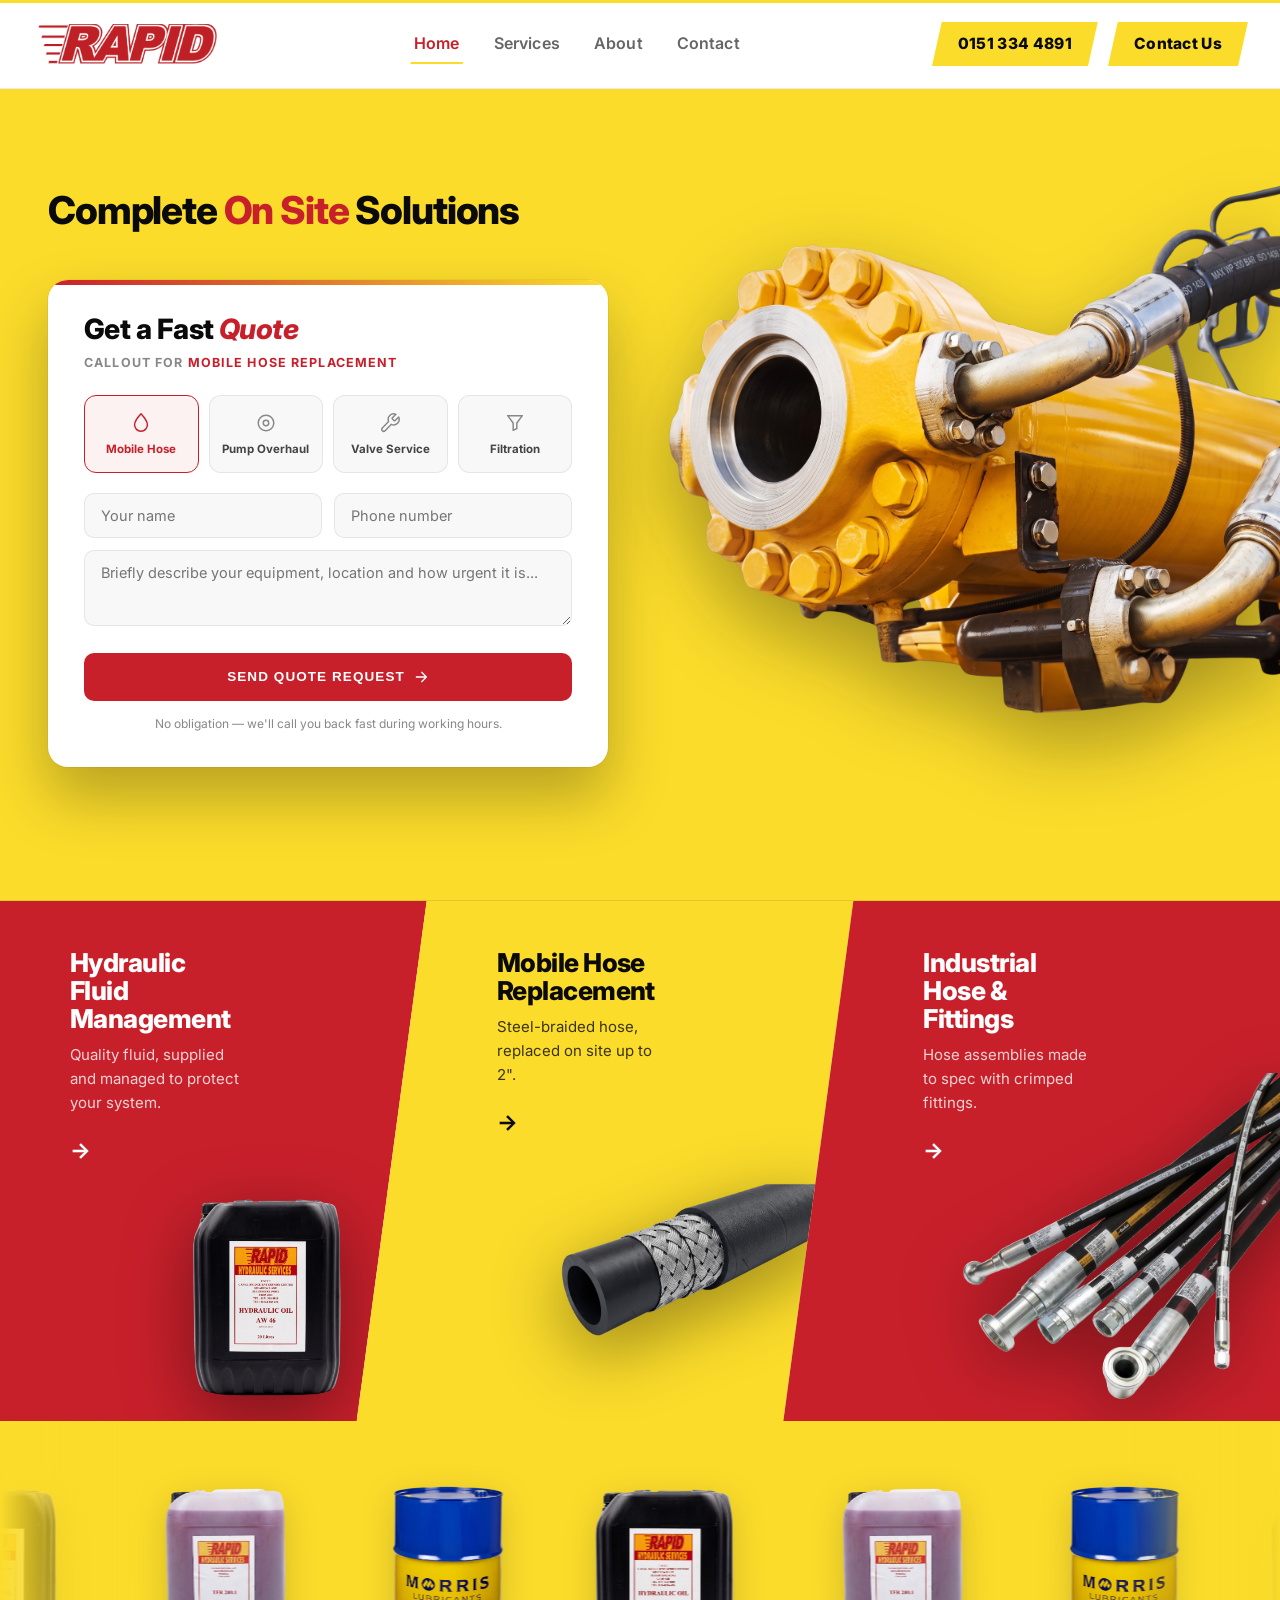
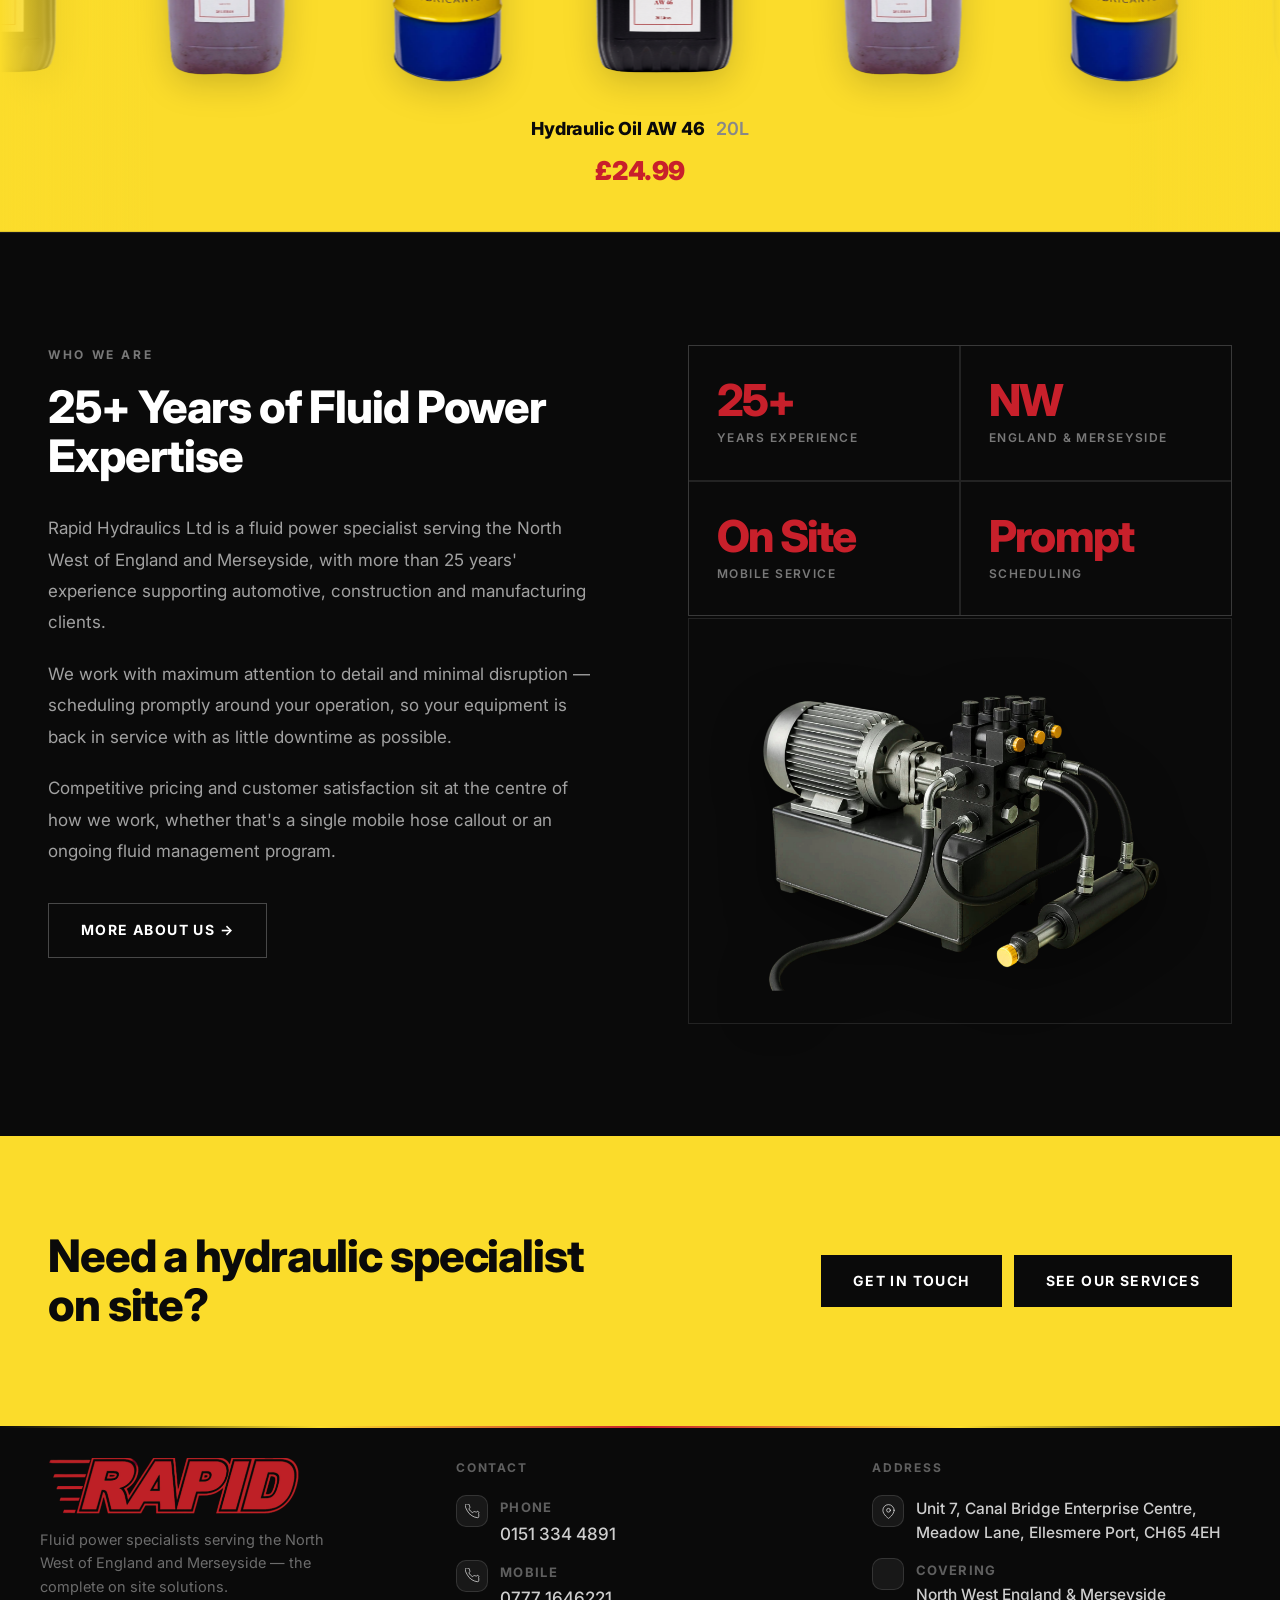
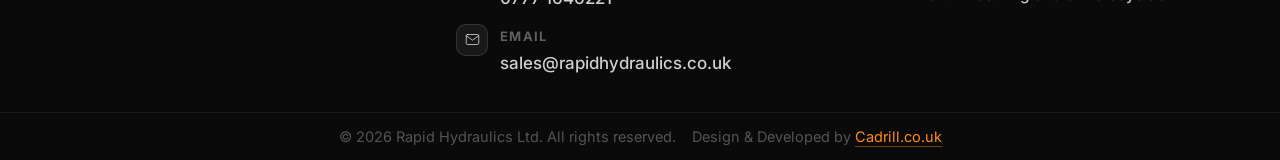
==== index.html @ df98e78d "Match phone button styling exactly to Contact Us button Both now share the same solid yellow tilted-" ====
<!DOCTYPE html>
<html lang="en">
<head>
  <meta charset="UTF-8" />
  <meta name="viewport" content="width=device-width, initial-scale=1.0" />
  <title>Mobile Hydraulic Services in the North West &amp; Merseyside | Rapid Hydraulics Ltd</title>
  <meta name="description" content="Rapid Hydraulics Ltd — fluid power specialists with 25+ years' experience serving the North West of England and Merseyside. Mobile hose replacement, pump &amp; valve overhaul, filtration and engineering services with maximum attention to detail and minimal disruption." />
  <link rel="canonical" href="https://www.rapidhydraulics.co.uk/" />
  <meta property="og:type" content="website" />
  <meta property="og:url" content="https://www.rapidhydraulics.co.uk/" />
  <meta property="og:title" content="Mobile Hydraulic Services in the North West &amp; Merseyside | Rapid Hydraulics Ltd" />
  <meta property="og:description" content="Fluid power specialists with 25+ years' experience serving the North West of England and Merseyside — mobile hose replacement, pump &amp; valve overhaul, filtration and engineering services." />
  <meta property="og:image" content="https://www.rapidhydraulics.co.uk/images/rapid-hydraulics-logo.png" />
  <meta name="twitter:card" content="summary_large_image" />
  <meta name="twitter:title" content="Mobile Hydraulic Services in the North West &amp; Merseyside | Rapid Hydraulics Ltd" />
  <meta name="twitter:description" content="Fluid power specialists with 25+ years' experience serving the North West of England and Merseyside — mobile hose replacement, pump &amp; valve overhaul, filtration and engineering services." />
  <meta name="twitter:image" content="https://www.rapidhydraulics.co.uk/images/rapid-hydraulics-logo.png" />
  <link rel="stylesheet" href="css/style.css" />
  <link rel="icon" type="image/png" href="images/rapid-hydraulics-logo.png" />
  <link href="https://fonts.googleapis.com/css2?family=Inter:wght@400;500;600;700;800;900&display=swap" rel="stylesheet" />
  <script type="application/ld+json">
  {
    "@context": "https://schema.org",
    "@type": "LocalBusiness",
    "@id": "https://www.rapidhydraulics.co.uk/#business",
    "name": "Rapid Hydraulics Ltd",
    "image": "https://www.rapidhydraulics.co.uk/images/rapid-hydraulics-logo.png",
    "url": "https://www.rapidhydraulics.co.uk/",
    "telephone": "+441513344891",
    "email": "sales@rapidhydraulics.co.uk",
    "description": "Rapid Hydraulics Ltd is a fluid power specialist with 25+ years' experience, providing mobile hydraulic services, pump and valve overhaul, filtration supply and engineering services across the North West of England and Merseyside.",
    "areaServed": [
      { "@type": "AdministrativeArea", "name": "North West England" },
      "Merseyside",
      "Liverpool",
      "Wirral",
      "Cheshire",
      "Greater Manchester"
    ],
    "slogan": "The Complete On Site Solutions"
  }
  </script>
</head>
<body>

  <!-- HEADER -->
  <header class="header">
    <div class="header__inner">
      <a href="index.html" class="header__logo">
        <img src="images/rapid-hydraulics-logo.png" alt="Rapid Hydraulics Ltd" style="height:40px;" />
      </a>
      <nav class="nav">
        <ul class="nav__list">
          <li><a href="index.html" class="nav__link nav__link--active">Home</a></li>
          <li><a href="services.html" class="nav__link">Services</a></li>
          <li><a href="about.html" class="nav__link">About</a></li>
          <li><a href="contact.html" class="nav__link">Contact</a></li>
        </ul>
      </nav>
      <div class="header__actions">
        <a href="tel:+441513344891" class="header__phone"><span>0151 334 4891</span></a>
        <a href="contact.html" class="header__cta"><span>Contact Us</span></a>
        <button class="header__burger" aria-label="Menu" onclick="openMobileNav()"><span></span><span></span><span></span></button>
      </div>
    </div>
  </header>

  <div class="mobile-nav" id="mobileNav">
    <div class="mobile-nav__head">
      <img src="images/rapid-hydraulics-logo.png" class="mobile-nav__logo" alt="Rapid Hydraulics Ltd" style="height:40px;" />
      <button class="mobile-nav__close" onclick="closeMobileNav()" aria-label="Close menu">✕</button>
    </div>
    <nav class="mobile-nav__links">
      <a href="index.html" class="mobile-nav__link mobile-nav__link--active">Home</a>
      <a href="services.html" class="mobile-nav__link">Services</a>
      <a href="about.html" class="mobile-nav__link">About</a>
      <a href="contact.html" class="mobile-nav__link">Contact</a>
    </nav>
    <div class="mobile-nav__footer">
      <a href="tel:+441513344891" class="mobile-nav__phone">0151 334 4891</a>
      <a href="contact.html" class="mobile-nav__cta">Contact Us</a>
    </div>
  </div>

  <!-- HERO -->
  <section class="rh-hero">
    <div class="rh-hero__image-wrap">
      <img src="images/hero-hydraulic-cylinder.png" alt="Hydraulic cylinder close-up" class="rh-hero__image">
    </div>
    <div class="container rh-hero__inner">
      <div class="rh-hero__content">
        <div class="rh-hero__caption">
          <h1 class="rh-hero__title">Complete <span>On Site</span> Solutions</h1>
        </div>

        <!-- QUOTE PANEL -->
        <div class="rh-hero__panel-slot">
        <div class="qp-card" id="qpCard">
          <div class="qp-card__head">
            <h2 class="qp-card__title">Get a Fast <span>Quote</span></h2>
            <p class="qp-card__sub">CALLOUT FOR <span id="qpSelectedLabel">MOBILE HOSE REPLACEMENT</span></p>
          </div>

          <div class="qp-chips" id="qpChips">
            <button type="button" class="qp-chip is-active" data-label="Mobile Hose Replacement">
              <svg viewBox="0 0 24 24" fill="none" stroke="currentColor" stroke-width="1.6" stroke-linecap="round" stroke-linejoin="round"><path d="M12 2s7 7.58 7 12a7 7 0 11-14 0c0-4.42 7-12 7-12z"/></svg>
              <span>Mobile Hose</span>
            </button>
            <button type="button" class="qp-chip" data-label="Pump &amp; Actuator Overhaul">
              <svg viewBox="0 0 24 24" fill="none" stroke="currentColor" stroke-width="1.6" stroke-linecap="round" stroke-linejoin="round"><circle cx="12" cy="12" r="8.5"/><circle cx="12" cy="12" r="3"/></svg>
              <span>Pump Overhaul</span>
            </button>
            <button type="button" class="qp-chip" data-label="Valve Overhaul &amp; Replacement">
              <svg viewBox="0 0 24 24" fill="none" stroke="currentColor" stroke-width="1.6" stroke-linecap="round" stroke-linejoin="round"><path d="M14.7 6.3a1 1 0 000 1.4l1.6 1.6a1 1 0 001.4 0l3.77-3.77a6 6 0 01-7.94 7.94l-6.91 6.91a2.12 2.12 0 01-3-3l6.91-6.91a6 6 0 017.94-7.94z"/></svg>
              <span>Valve Service</span>
            </button>
            <button type="button" class="qp-chip" data-label="Filtration Supply">
              <svg viewBox="0 0 24 24" fill="none" stroke="currentColor" stroke-width="1.6" stroke-linecap="round" stroke-linejoin="round"><path d="M4 4h16l-6 8v6l-4 2v-8L4 4z"/></svg>
              <span>Filtration</span>
            </button>
          </div>

          <form id="qpForm" onsubmit="handleQuoteSubmit(event)">
            <input type="hidden" id="qpService" name="service" value="Mobile Hose Replacement" />
            <div class="qp-row">
              <input type="text" placeholder="Your name" required />
              <input type="tel" placeholder="Phone number" required />
            </div>
            <textarea placeholder="Briefly describe your equipment, location and how urgent it is..." required></textarea>
            <button type="submit" class="qp-submit">Send Quote Request <svg viewBox="0 0 24 24" fill="none" stroke="currentColor" stroke-width="2" stroke-linecap="round" stroke-linejoin="round"><path d="M5 12h14M13 5l7 7-7 7"/></svg></button>
            <p class="qp-note">No obligation — we'll call you back fast during working hours.</p>
          </form>

          <div class="qp-success" id="qpSuccess">
            Thanks — we've got your request and will call you back shortly.
          </div>
        </div>
        </div>
      </div>
    </div>
  </section>

  <!-- FEATURE PANELS -->
  <section class="feature-panels">
    <a href="services.html#fluid-management" class="feature-panel feature-panel--red feature-panel--hoses">
      <img src="images/panel-fluid-jerrycan.png" alt="Hydraulic oil jerrycan" class="feature-panel__image">
      <div class="feature-panel__body">
        <h3 class="feature-panel__title">Hydraulic Fluid Management</h3>
        <p class="feature-panel__desc">Quality fluid, supplied and managed to protect your system.</p>
        <span class="feature-panel__arrow">&rarr;</span>
      </div>
    </a>
    <a href="services.html#hose-replacement" class="feature-panel feature-panel--yellow feature-panel--hoses">
      <img src="images/panel-hose-cutaway.png" alt="Steel-braided hydraulic hose cutaway" class="feature-panel__image">
      <div class="feature-panel__body">
        <h3 class="feature-panel__title">Mobile Hose Replacement</h3>
        <p class="feature-panel__desc">Steel-braided hose, replaced on site up to 2".</p>
        <span class="feature-panel__arrow">&rarr;</span>
      </div>
    </a>
    <a href="services.html#hose-fittings" class="feature-panel feature-panel--red feature-panel--hoses">
      <img src="images/panel-hydraulic-hoses.png" alt="Hydraulic hose assemblies with crimped fittings" class="feature-panel__image">
      <div class="feature-panel__body">
        <h3 class="feature-panel__title">Industrial Hose &amp; Fittings</h3>
        <p class="feature-panel__desc">Hose assemblies made to spec with crimped fittings.</p>
        <span class="feature-panel__arrow">&rarr;</span>
      </div>
    </a>
  </section>

  <!-- PRODUCT CAROUSEL -->
  <section class="product-carousel">
    <div class="product-carousel__track" id="productCarousel" data-set>
      <button type="button" class="product-carousel__item" data-name="Hydraulic Oil AW 46" data-size="20L" data-price="£24.99">
        <img src="images/panel-fluid-jerrycan.png" alt="Hydraulic Oil AW 46, 20 Litres" />
      </button>
      <button type="button" class="product-carousel__item" data-name="TFR 200:1" data-size="25L" data-price="£38.50">
        <img src="images/product-tfr-200.png" alt="TFR 200:1 Traffic Film Remover, 25 Litres" />
      </button>
      <button type="button" class="product-carousel__item is-active" data-name="Morris Lubricants" data-size="Hydraulic Oil" data-price="£31.75">
        <img src="images/panel-fluid-drum.png" alt="Morris Lubricants Hydraulic Oil Drum" />
      </button>
    </div>
    <div class="product-carousel__caption">
      <p class="product-carousel__caption-line">
        <span id="productCaptionName">Morris Lubricants</span>
        <span id="productCaptionSize">Hydraulic Oil</span>
      </p>
      <p id="productCaptionPrice" class="product-carousel__caption-price">£31.75</p>
    </div>
  </section>

  <!-- ABOUT -->
  <section class="about-section">
    <div class="container">
      <div class="about-section__inner">
        <div>
          <span class="eyebrow">Who We Are</span>
          <h2 class="about-section__title">25+ Years of Fluid Power Expertise</h2>
          <p class="about-section__body">Rapid Hydraulics Ltd is a fluid power specialist serving the North West of England and Merseyside, with more than 25 years' experience supporting automotive, construction and manufacturing clients.</p>
          <p class="about-section__body">We work with maximum attention to detail and minimal disruption — scheduling promptly around your operation, so your equipment is back in service with as little downtime as possible.</p>
          <p class="about-section__body">Competitive pricing and customer satisfaction sit at the centre of how we work, whether that's a single mobile hose callout or an ongoing fluid management program.</p>
          <div class="about-section__cta">
            <a href="about.html" class="btn btn--ghost">More About Us &rarr;</a>
          </div>
        </div>
        <div>
          <div class="about-stats">
            <div class="about-stat">
              <div class="about-stat__num">25+</div>
              <div class="about-stat__label">Years Experience</div>
            </div>
            <div class="about-stat">
              <div class="about-stat__num">NW</div>
              <div class="about-stat__label">England &amp; Merseyside</div>
            </div>
            <div class="about-stat">
              <div class="about-stat__num">On Site</div>
              <div class="about-stat__label">Mobile Service</div>
            </div>
            <div class="about-stat">
              <div class="about-stat__num">Prompt</div>
              <div class="about-stat__label">Scheduling</div>
            </div>
          </div>
          <div class="about-stats__image">
            <img src="images/about-power-unit.png" alt="Hydraulic power unit with pump, manifold and cylinder" />
          </div>
        </div>
      </div>
    </div>
  </section>

  <!-- CTA -->
  <section class="cta-band">
    <div class="container">
      <div class="cta-band__inner">
        <h2 class="cta-band__title">Need a hydraulic specialist on site?</h2>
        <div class="cta-band__actions">
          <a href="contact.html" class="btn btn--dark">Get in Touch</a>
          <a href="services.html" class="btn btn--dark" style="border-color:rgba(0,0,0,0.15);">See Our Services</a>
        </div>
      </div>
    </div>
  </section>

  <!-- FOOTER -->
  <footer class="footer">
    <div class="footer__inner footer__inner--simple">
      <div class="footer__contact">
        <img src="images/rapid-hydraulics-logo.png" class="footer__logo" alt="Rapid Hydraulics Ltd" style="height:56px;" />
        <p class="footer__tagline">Fluid power specialists serving the North West of England and Merseyside — the complete on site solutions.</p>
      </div>
      <div>
        <p class="footer__col-title">Contact</p>
        <a href="tel:+441513344891" class="footer__contact-item">
          <span class="footer__contact-icon">
            <svg viewBox="0 0 24 24" fill="none" width="15" height="15" stroke="currentColor" stroke-width="1.5" stroke-linecap="round" stroke-linejoin="round"><path d="M22 16.92v3a2 2 0 01-2.18 2 19.79 19.79 0 01-8.63-3.07A19.5 19.5 0 013.07 9.8 19.79 19.79 0 01.04 1.22 2 2 0 012 .04h3a2 2 0 012 1.72 12.84 12.84 0 00.7 2.81 2 2 0 01-.45 2.11L6.09 7.91a16 16 0 006 6l1.27-1.27a2 2 0 012.11-.45 12.84 12.84 0 002.81.7A2 2 0 0122 14.92z"/></svg>
          </span>
          <span class="footer__contact-text">
            <span class="footer__label">Phone</span>
            <span class="footer__value">0151 334 4891</span>
          </span>
        </a>
        <a href="tel:+447771646221" class="footer__contact-item">
          <span class="footer__contact-icon">
            <svg viewBox="0 0 24 24" fill="none" width="15" height="15" stroke="currentColor" stroke-width="1.5" stroke-linecap="round" stroke-linejoin="round"><path d="M22 16.92v3a2 2 0 01-2.18 2 19.79 19.79 0 01-8.63-3.07A19.5 19.5 0 013.07 9.8 19.79 19.79 0 01.04 1.22 2 2 0 012 .04h3a2 2 0 012 1.72 12.84 12.84 0 00.7 2.81 2 2 0 01-.45 2.11L6.09 7.91a16 16 0 006 6l1.27-1.27a2 2 0 012.11-.45 12.84 12.84 0 002.81.7A2 2 0 0122 14.92z"/></svg>
          </span>
          <span class="footer__contact-text">
            <span class="footer__label">Mobile</span>
            <span class="footer__value">0777 1646221</span>
          </span>
        </a>
        <a href="mailto:sales@rapidhydraulics.co.uk" class="footer__contact-item">
          <span class="footer__contact-icon">
            <svg viewBox="0 0 24 24" fill="none" width="15" height="15" stroke="currentColor" stroke-width="1.5" stroke-linecap="round" stroke-linejoin="round"><path d="M4 4h16c1.1 0 2 .9 2 2v12c0 1.1-.9 2-2 2H4c-1.1 0-2-.9-2-2V6c0-1.1.9-2 2-2z"/><polyline points="22,6 12,13 2,6"/></svg>
          </span>
          <span class="footer__contact-text">
            <span class="footer__label">Email</span>
            <span class="footer__value">sales@rapidhydraulics.co.uk</span>
          </span>
        </a>
      </div>
      <div>
        <p class="footer__col-title">Address</p>
        <div class="footer__contact-item" style="cursor:default;">
          <span class="footer__contact-icon">
            <svg viewBox="0 0 24 24" fill="none" width="15" height="15" stroke="currentColor" stroke-width="1.5" stroke-linecap="round" stroke-linejoin="round"><path d="M21 10c0 7-9 13-9 13S3 17 3 10a9 9 0 1118 0z"/><circle cx="12" cy="10" r="3"/></svg>
          </span>
          <span class="footer__contact-text">
            <span class="footer__value" style="font-size:15.5px;">Unit 7, Canal Bridge Enterprise Centre, Meadow Lane, Ellesmere Port, CH65 4EH</span>
          </span>
        </div>
        <div class="footer__contact-item" style="cursor:default;">
          <span class="footer__contact-icon"></span>
          <span class="footer__contact-text">
            <span class="footer__label">Covering</span>
            <span class="footer__value" style="font-size:15.5px;">North West England &amp; Merseyside</span>
          </span>
        </div>
      </div>
    </div>

    <div class="footer__bottom" style="justify-content:center; gap:16px; flex-wrap:wrap;">
      <p>&copy; 2026 Rapid Hydraulics Ltd. All rights reserved.</p>
      <p>Design &amp; Developed by <a href="https://cadrill.co.uk" class="footer__policy-link" target="_blank" rel="noopener">Cadrill.co.uk</a></p>
    </div>
  </footer>

  <script>
    function openMobileNav() {
      document.getElementById('mobileNav').classList.add('is-open');
      document.body.style.overflow = 'hidden';
    }
    function closeMobileNav() {
      document.getElementById('mobileNav').classList.remove('is-open');
      document.body.style.overflow = '';
    }
    document.querySelectorAll('#qpChips .qp-chip').forEach(function (chip) {
      chip.addEventListener('click', function () {
        document.querySelectorAll('#qpChips .qp-chip').forEach(function (c) { c.classList.remove('is-active'); });
        chip.classList.add('is-active');
        var label = chip.getAttribute('data-label');
        document.getElementById('qpService').value = label;
        document.getElementById('qpSelectedLabel').textContent = label.toUpperCase();
      });
    });
    function handleQuoteSubmit(e) {
      e.preventDefault();
      document.getElementById('qpForm').style.display = 'none';
      document.getElementById('qpChips').style.display = 'none';
      document.getElementById('qpSuccess').style.display = 'block';
    }
    (function () {
      var wrap = document.querySelector('.product-carousel');
      var track = document.getElementById('productCarousel');
      var uniqueItems = Array.prototype.slice.call(track.children);

      // Clone the unique set enough times to fill well beyond the
      // widest screen, so there's never empty space while it steps
      // and loops.
      while (track.scrollWidth < window.innerWidth * 4) {
        uniqueItems.forEach(function (item) {
          track.appendChild(item.cloneNode(true));
        });
      }

      var items = Array.prototype.slice.call(document.querySelectorAll('#productCarousel .product-carousel__item'));
      var current = null;
      var SLIDE_MS = 500;
      var PAUSE_MS = 1000;

      // offsetLeft/offsetWidth are pure layout values, unaffected by
      // the transform we animate the track with — using them (rather
      // than a fixed per-step distance) means every item is centered
      // exactly, however wide its particular product photo is, with
      // no drift building up over many steps.
      function centerOffsetOf(item) {
        return item.offsetLeft + item.offsetWidth / 2;
      }

      function applyTransform(idx, animate) {
        var targetX = wrap.clientWidth / 2 - centerOffsetOf(items[idx]);
        track.style.transition = animate ? 'transform ' + SLIDE_MS + 'ms ease' : 'none';
        track.style.transform = 'translateX(' + targetX + 'px)';
      }

      var index = items.findIndex(function (c) { return c.classList.contains('is-active'); });
      if (index === -1) index = 0;
      applyTransform(index, false);

      function advance() {
        index++;
        applyTransform(index, true);
        if (index >= items.length - uniqueItems.length) {
          setTimeout(function () {
            index -= uniqueItems.length;
            applyTransform(index, false);
          }, SLIDE_MS);
        }
      }

      setInterval(advance, SLIDE_MS + PAUSE_MS);

      function setActive(item) {
        if (item === current) return;
        items.forEach(function (c) { c.classList.remove('is-active'); });
        item.classList.add('is-active');
        document.getElementById('productCaptionName').textContent = item.getAttribute('data-name');
        document.getElementById('productCaptionSize').textContent = item.getAttribute('data-size');
        document.getElementById('productCaptionPrice').textContent = item.getAttribute('data-price');
        current = item;
      }

      function updateFromCenter() {
        var mid = wrap.getBoundingClientRect().left + wrap.getBoundingClientRect().width / 2;
        var closest = items[0];
        var closestDist = Infinity;
        items.forEach(function (item) {
          var r = item.getBoundingClientRect();
          var dist = Math.abs((r.left + r.width / 2) - mid);
          if (dist < closestDist) { closestDist = dist; closest = item; }
        });
        setActive(closest);
        requestAnimationFrame(updateFromCenter);
      }

      items.forEach(function (item, i) {
        item.addEventListener('click', function () {
          index = i;
          applyTransform(index, true);
        });
      });

      requestAnimationFrame(updateFromCenter);
    })();
  </script>
</body>
</html>
---- css/style.css ----
/* ======================================
   RAPID HYDRAULICS LTD — Global Styles
   Clean White Industrial — Red
   (Design system cloned from Unicorn Engineering Ltd)
   ====================================== */

*, *::before, *::after { box-sizing: border-box; margin: 0; padding: 0; }

:root {
  --black:   #0a0a0a;
  --dark:    #111111;
  --grey-8:  #1a1a1a;
  --grey-6:  #444444;
  --grey-5:  #666666;
  --grey-4:  #888888;
  --grey-3:  #aaaaaa;
  --grey-2:  #cccccc;
  --grey-1:  #f0f0f0;
  --grey-0:  #f8f8f8;
  --white:   #ffffff;
  --border:  rgba(0,0,0,0.08);
  --border-s: rgba(0,0,0,0.05);
  --primary:      #fbdc2b;
  --primary-dark: #d4b400;
  --primary-ink:  #0a0a0a;
  --accent:       #c8202b;
  --accent-dark:  #8f1620;
}

html { scroll-behavior: smooth; }

body {
  font-family: 'Inter', 'Helvetica Neue', Arial, sans-serif;
  font-size: 18px;
  line-height: 1.6;
  color: var(--black);
  background: var(--white);
  -webkit-font-smoothing: antialiased;
}

img { display: block; max-width: 100%; }
a { color: inherit; text-decoration: none; }
address { font-style: normal; }

h1, h2, h3, h4 { line-height: 1.08; letter-spacing: -0.025em; }

.container {
  max-width: 1280px;
  margin: 0 auto;
  padding: 0 48px;
}

/* ── Eyebrow ── */
.eyebrow {
  font-size: 12px;
  font-weight: 700;
  letter-spacing: 0.22em;
  text-transform: uppercase;
  color: var(--grey-4);
  display: block;
  margin-bottom: 18px;
}
.eyebrow--light { color: var(--grey-4); }

/* ── Buttons ── */
.btn {
  display: inline-flex;
  align-items: center;
  gap: 10px;
  padding: 15px 32px;
  font-size: 14px;
  font-weight: 700;
  letter-spacing: 0.1em;
  text-transform: uppercase;
  border: none;
  cursor: pointer;
  transition: all 0.22s;
  white-space: nowrap;
  text-decoration: none;
}
.btn--white {
  background: var(--black);
  color: var(--white);
}
.btn--white:hover { background: var(--grey-8); transform: translateY(-1px); }
.btn--ghost {
  background: transparent;
  color: var(--black);
  border: 1.5px solid rgba(0,0,0,0.2);
}
.btn--ghost:hover { border-color: var(--primary); color: var(--accent); background: rgba(251,220,43,0.1); }
.btn--yellow { background: var(--primary); color: var(--primary-ink); }
.btn--yellow:hover { background: var(--primary-dark); transform: translateY(-1px); }
.btn--dark {
  background: var(--black);
  color: var(--white);
}
.btn--dark:hover { background: var(--grey-8); transform: translateY(-1px); }
.btn--outline-dark {
  background: transparent;
  color: #ffffff;
  border: 1.5px solid rgba(255,255,255,0.3);
}
.btn--outline-dark:hover { border-color: #ffffff; background: rgba(255,255,255,0.08); }

/* ======================================
   HEADER / NAV
   ====================================== */

.header {
  background: rgba(255,255,255,0.92);
  backdrop-filter: blur(14px);
  -webkit-backdrop-filter: blur(14px);
  border-bottom: 1px solid rgba(0,0,0,0.08);
  position: sticky;
  top: 0;
  z-index: 100;
  width: 100%;
}
.header::before {
  content: '';
  position: absolute;
  top: 0; left: 0; right: 0;
  height: 3px;
  background: var(--primary);
}
.header__inner {
  max-width: 1280px;
  margin: 0 auto;
  padding: 0 32px;
  height: 88px;
  display: flex;
  align-items: center;
  justify-content: space-between;
  gap: 24px;
}
.header__logo { display: flex; align-items: center; gap: 10px; text-decoration: none; }
.header__logo img {
  height: 64px;
  width: auto;
  display: block;
  filter: none;
}
.header__logo-text {
  font-size: 24px;
  font-weight: 800;
  letter-spacing: -0.02em;
  color: var(--accent);
  white-space: nowrap;
}
.nav { flex: 1; display: flex; justify-content: center; }
.nav__list {
  display: flex;
  list-style: none;
  align-items: center;
  gap: 2px;
}
.nav__link {
  position: relative;
  display: flex;
  align-items: center;
  padding: 9px 16px;
  color: var(--grey-5);
  text-decoration: none;
  font-size: 16px;
  font-weight: 600;
  letter-spacing: 0.01em;
  border-radius: 8px;
  white-space: nowrap;
  transition: color 0.22s;
}
.nav__link::after {
  content: '';
  position: absolute;
  bottom: 2px;
  left: 50%;
  transform: translateX(-50%) scaleX(0);
  width: calc(100% - 24px);
  height: 2px;
  background: var(--primary);
  border-radius: 2px;
  transition: transform 0.25s cubic-bezier(0.4,0,0.2,1);
}
.nav__link:hover { color: var(--accent); }
.nav__link:hover::after { transform: translateX(-50%) scaleX(1); }
.nav__link--active { color: var(--accent); }
.nav__link--active::after { transform: translateX(-50%) scaleX(1); }

.header__actions {
  display: flex;
  align-items: center;
  gap: 10px;
  flex-shrink: 0;
}
.header__phone {
  position: relative;
  font-size: 15.5px;
  font-weight: 800;
  letter-spacing: 0.02em;
  color: var(--primary-ink);
  background: var(--primary);
  padding: 10px 26px;
  clip-path: polygon(10px 0, 100% 0, calc(100% - 10px) 100%, 0 100%);
  text-decoration: none;
  overflow: hidden;
  transition: color 0.25s;
  white-space: nowrap;
}
.header__phone::before {
  content: '';
  position: absolute;
  inset: 0;
  background: var(--accent);
  transform: translateX(-100%);
  transition: transform 0.3s ease;
  z-index: 0;
}
.header__phone:hover { color: #ffffff; }
.header__phone:hover::before { transform: translateX(0); }
.header__phone span { position: relative; z-index: 1; }
.header__cta {
  position: relative;
  font-size: 15.5px;
  font-weight: 800;
  letter-spacing: 0.02em;
  color: var(--primary-ink);
  background: var(--primary);
  padding: 10px 26px;
  clip-path: polygon(10px 0, 100% 0, calc(100% - 10px) 100%, 0 100%);
  text-decoration: none;
  overflow: hidden;
  transition: color 0.25s;
  white-space: nowrap;
}
.header__cta::before {
  content: '';
  position: absolute;
  inset: 0;
  background: var(--accent);
  transform: translateX(-100%);
  transition: transform 0.3s ease;
  z-index: 0;
}
.header__cta:hover { color: #ffffff; }
.header__cta:hover::before { transform: translateX(0); }
.header__cta span { position: relative; z-index: 1; }
.header__cta:hover {
  background: var(--primary-dark);
  transform: translateY(-1px);
  box-shadow: 0 6px 18px rgba(212,180,0,0.35);
}

.header__burger {
  display: none;
  flex-direction: column;
  gap: 5px;
  background: none;
  border: none;
  cursor: pointer;
  padding: 4px;
}
.header__burger span {
  display: block;
  width: 22px; height: 2px;
  background: var(--primary);
  transition: transform 0.3s, opacity 0.3s;
}

/* ======================================
   HERO
   ====================================== */

.hero {
  aspect-ratio: 1376 / 668;
  overflow: hidden;
  position: relative;
  background: #0a0a0a;
}

.hero__bg {
  position: absolute;
  inset: 0;
  background-image: url("../images/Unicorn Engineering Ltd - hero-crop.jpg");
  background-size: 100% 100%;
  background-position: center;
  filter: grayscale(0.25) contrast(1.08) saturate(1.05);
  z-index: 0;
}
.hero__bg::after {
  content: '';
  position: absolute;
  inset: 0;
  background:
    linear-gradient(rgba(255,255,255,0.09) 1px, transparent 1px),
    linear-gradient(90deg, rgba(255,255,255,0.09) 1px, transparent 1px),
    linear-gradient(190deg, rgba(10,10,10,0.15) 0%, rgba(200,32,43,0.2) 50%, rgba(10,10,10,0.55) 100%);
  background-size: 26px 26px, 26px 26px, 100% 100%;
  mix-blend-mode: multiply;
}

.hero__accent-bar {
  position: absolute;
  left: 0;
  right: 0;
  top: 46%;
  bottom: 0;
  z-index: 1;
  pointer-events: none;
  border-top: 4px solid rgba(255,255,255,0.92);
  background: var(--primary);
}

/* ── Hero gallery (dynamic photo box overlaid on the hero photo) ── */
.hero-gallery {
  position: absolute;
  left: 4.5%;
  top: 28%;
  width: 42%;
  z-index: 2;
  border-radius: 10px;
  overflow: hidden;
  box-shadow: 0 24px 60px rgba(0,0,0,0.55), 0 0 0 3px rgba(200,32,43,0.85), 0 0 0 7px rgba(255,255,255,0.12);
}
.hero-gallery__photo {
  position: relative;
  aspect-ratio: 16 / 9;
}
.hero-gallery__slide {
  position: absolute;
  inset: 0;
  background-size: cover;
  background-position: center;
  opacity: 0;
  transform: scale(1.12);
  transition: opacity 1.1s ease, transform 6.5s ease;
}
.hero-gallery__slide.is-active {
  opacity: 1;
  transform: scale(1);
  z-index: 1;
}
.hero-gallery__frame {
  position: absolute;
  inset: 0;
  z-index: 2;
  pointer-events: none;
  box-shadow: inset 0 0 30px rgba(0,0,0,0.35);
}

/* Caption bar — deliberately separate from the photo so text never
   competes with the image or its inset shadow for visibility */
.hero-gallery__bar {
  position: relative;
  display: flex;
  align-items: center;
  justify-content: space-between;
  gap: 16px;
  padding: 16px 20px;
  min-height: 76px;
  background: #ffffff;
}
.hero-gallery__caption {
  display: none;
  flex-direction: column;
  gap: 4px;
}
.hero-gallery__caption.is-active {
  display: flex;
  animation: heroCaptionIn 0.5s cubic-bezier(0.2, 0.8, 0.2, 1);
}
@keyframes heroCaptionIn {
  from { opacity: 0; transform: translateY(10px); }
  to   { opacity: 1; transform: translateY(0); }
}
.hero-gallery__cat {
  font-size: 12px; font-weight: 900;
  letter-spacing: 0.14em; text-transform: uppercase;
  color: var(--primary);
}
.hero-gallery__title {
  font-size: clamp(19px, 2vw, 26px); font-weight: 900;
  color: #0a0a0a;
  line-height: 1.15;
}
.hero-gallery__dots {
  display: flex;
  gap: 7px;
  flex-shrink: 0;
}
.hero-gallery__dot {
  width: 8px; height: 8px;
  border-radius: 50%;
  background: rgba(10,10,10,0.18);
  border: none;
  padding: 0;
  cursor: pointer;
  transition: background 0.2s, transform 0.2s;
}
.hero-gallery__dot:hover { background: rgba(10,10,10,0.35); }
.hero-gallery__dot.is-active { background: var(--primary); transform: scale(1.3); }

@media (max-width: 768px) {
  .hero-gallery { display: none; }
}

/* ── Hero intro (business intro text overlaid on the hero photo, right side) ── */
.hero-intro {
  position: absolute;
  left: 49%;
  right: 3%;
  top: 50%;
  bottom: 0;
  z-index: 2;
  padding: 0 0 0 20px;
  border-left: 3px solid var(--primary);
  display: flex;
  flex-direction: column;
  justify-content: flex-start;
  overflow: hidden;
}
.hero-intro__eyebrow {
  font-size: clamp(12px, 1.1vw, 14px);
  font-weight: 700;
  letter-spacing: 0.16em;
  text-transform: uppercase;
  color: rgba(255,255,255,0.8);
  margin-bottom: 10px;
}
.hero-intro__title {
  font-size: clamp(24px, 2.9vw, 44px);
  font-weight: 800;
  line-height: 1.12;
  color: #ffffff;
  letter-spacing: -0.02em;
  margin-bottom: 12px;
}
.hero-intro__title span { color: #0a0a0a; }
.hero-intro__body {
  font-size: clamp(13px, 1.2vw, 18px);
  line-height: 1.55;
  color: rgba(255,255,255,0.88);
  margin-bottom: 16px;
}
.hero-intro__cta {
  display: inline-flex;
  align-items: center;
  gap: 8px;
  padding: 13px 26px;
  font-size: 14px;
  font-weight: 700;
  letter-spacing: 0.08em;
  text-transform: uppercase;
  background: #0a0a0a;
  color: #ffffff;
  border-radius: 6px;
  text-decoration: none;
  box-shadow: 0 10px 24px rgba(0,0,0,0.4);
  transition: background 0.2s, transform 0.2s;
  flex-shrink: 0;
  align-self: flex-start;
}
.hero-intro__cta:hover { background: #1a1a1a; transform: translateY(-1px); }

@media (max-width: 1300px) {
  .hero-intro__body { display: none; }
}

.hero__inner {
  position: relative;
  z-index: 1;
  max-width: 1280px;
  margin: 0 auto;
  padding: 0 32px;
  display: flex;
  align-items: center;
}

.hero__content {
  flex: 1;
  max-width: 620px;
}

.hero__eyebrow {
  font-size: 13px;
  font-weight: 700;
  letter-spacing: 0.18em;
  text-transform: uppercase;
  color: rgba(255,255,255,0.65);
  margin-bottom: 20px;
}

.hero__heading {
  font-size: clamp(40px, 4.5vw, 66px);
  font-weight: 800;
  line-height: 1.08;
  color: #ffffff;
  margin-bottom: 20px;
  letter-spacing: -0.03em;
}

.hero__heading-accent { color: var(--primary); }

.hero__body {
  font-size: 17.5px;
  line-height: 1.8;
  color: rgba(255,255,255,0.75);
  margin-bottom: 32px;
  max-width: 460px;
}

.hero__actions { display: flex; gap: 12px; margin-bottom: 48px; }

.hero__stats {
  display: grid;
  grid-template-columns: repeat(4, 1fr);
  border-top: 1px solid rgba(255,255,255,0.15);
  padding-top: 0;
}
.hero__stat {
  padding: 24px 0;
  border-right: 1px solid rgba(255,255,255,0.15);
  padding-right: 16px;
}
.hero__stat:last-child { border-right: none; }
.hero__stat-num {
  font-size: 30px; font-weight: 800;
  color: var(--primary);
  letter-spacing: -0.04em;
  line-height: 1; margin-bottom: 5px;
}
.hero__stat-label {
  font-size: 11px; font-weight: 600;
  letter-spacing: 0.12em; text-transform: uppercase;
  color: rgba(255,255,255,0.55);
}

/* ======================================
   SERVICES GRID (homepage)
   ====================================== */

.services-section {
  background: var(--grey-0);
  padding: 112px 0;
  border-top: 1px solid var(--border);
}
.section-head {
  display: flex;
  align-items: flex-end;
  justify-content: space-between;
  margin-bottom: 64px;
  gap: 32px;
}
.section-head__title {
  font-size: clamp(34px, 4vw, 54px);
  font-weight: 800;
  color: var(--black);
  max-width: 500px;
}
.section-head__link {
  font-size: 13px; font-weight: 700;
  letter-spacing: 0.1em; text-transform: uppercase;
  color: var(--grey-4);
  display: flex; align-items: center; gap: 10px;
  flex-shrink: 0;
  transition: color 0.2s;
}
.section-head__link::after { content: '→'; font-size: 16px; }
.section-head__link:hover { color: var(--accent); }

.services-grid {
  display: grid;
  grid-template-columns: repeat(4, 1fr);
  gap: 20px;
}
.svc-card {
  background: var(--white);
  display: block;
  text-decoration: none;
  position: relative;
  overflow: hidden;
  transition: background 0.3s;
  border: 1px solid var(--border-s);
  border-radius: 16px;
}
.svc-card:hover { background: var(--grey-1); }
.svc-card__img-wrap {
  width: 100%;
  aspect-ratio: 3/4;
  overflow: hidden;
  background: var(--grey-1);
  position: relative;
}
.svc-card__img-wrap img {
  width: 100%; height: 100%;
  object-fit: cover;
  transition: transform 0.5s ease;
}
.svc-card:hover .svc-card__img-wrap img { transform: scale(1.04); }
.svc-card__img-placeholder {
  width: 100%; height: 100%;
  display: flex; align-items: center; justify-content: center;
  background: var(--grey-1);
  position: relative; overflow: hidden;
}
.svc-card__img-placeholder::before {
  content: '';
  position: absolute; inset: 0;
  background-image:
    linear-gradient(rgba(0,0,0,0.04) 1px, transparent 1px),
    linear-gradient(90deg, rgba(0,0,0,0.04) 1px, transparent 1px);
  background-size: 32px 32px;
}
.svc-card__img-label {
  font-size: 11px; font-weight: 700;
  letter-spacing: 0.18em; text-transform: uppercase;
  color: var(--grey-3);
  position: relative; z-index: 1;
}

.svc-card__body {
  padding: 32px 36px 40px;
  border-top: 1px solid var(--border);
}
.svc-card__num {
  font-size: 12px; font-weight: 700;
  letter-spacing: 0.15em;
  color: var(--grey-4);
  margin-bottom: 12px;
}
.svc-card__title {
  font-size: 24px; font-weight: 800;
  color: var(--black);
  margin-bottom: 12px; line-height: 1.2;
}
.svc-card__desc {
  font-size: 15.5px;
  color: var(--grey-5);
  line-height: 1.7; margin-bottom: 20px;
}
.svc-card__arrow {
  font-size: 20px; color: var(--grey-4);
  transition: transform 0.25s, color 0.25s;
  display: inline-block;
}
.svc-card:hover .svc-card__arrow { transform: translateX(6px); color: var(--accent); }

/* ======================================
   FEATURE PANELS (full-bleed 3-up band)
   ====================================== */

.feature-panels {
  display: flex;
  width: 100%;
}
.feature-panel {
  position: relative;
  flex: 1 1 0;
  min-width: 0;
  display: flex;
  align-items: center;
  min-height: 340px;
  padding: 40px 70px;
  text-decoration: none;
  cursor: pointer;
  transition: filter 0.25s;
}
.feature-panel:hover { filter: brightness(1.08); }
.feature-panel--red { background: var(--accent); color: #ffffff; }
.feature-panel--yellow { background: var(--primary); color: var(--primary-ink); }

/* Diagonal seams: each panel after the first overlaps the previous
   by --seam and is clipped so the cut edges line up continuously. */
.feature-panel:nth-child(1) {
  clip-path: polygon(0 0, 100% 0, calc(100% - var(--seam)) 100%, 0 100%);
  z-index: 1;
}
.feature-panel:nth-child(2) {
  margin-left: calc(var(--seam) * -1);
  padding-left: calc(70px + var(--seam));
  clip-path: polygon(var(--seam) 0, 100% 0, calc(100% - var(--seam)) 100%, 0 100%);
  z-index: 2;
}
.feature-panel:nth-child(3) {
  margin-left: calc(var(--seam) * -1);
  padding-left: calc(70px + var(--seam));
  clip-path: polygon(var(--seam) 0, 100% 0, 100% 100%, 0 100%);
  z-index: 3;
}
.feature-panels { --seam: 70px; }

.feature-panel__title {
  font-size: 26px; font-weight: 800;
  letter-spacing: -0.02em;
  margin-bottom: 10px;
}
.feature-panel__desc {
  font-size: 15px; line-height: 1.6;
  opacity: 0.8;
  margin-bottom: 18px;
}
.feature-panel__arrow {
  font-size: 22px; font-weight: 700;
  display: inline-block;
  transition: transform 0.25s;
}
.feature-panel:hover .feature-panel__arrow { transform: translateX(8px); }

.feature-panel--hoses { min-height: 520px; overflow: hidden; align-items: flex-start; padding-top: 48px; }
.feature-panel--hoses .feature-panel__body { position: relative; z-index: 1; max-width: 60%; }
.feature-panel__image {
  position: absolute;
  right: -20px;
  bottom: 10px;
  width: 68%;
  max-width: 560px;
  height: auto;
  pointer-events: none;
  z-index: 0;
  filter: drop-shadow(0 20px 35px rgba(0,0,0,0.4));
  transition: transform 0.35s;
}
/* Panels 1 & 2 each have a diagonal cut on their right edge, so keep
   their image clear of the seam instead of bleeding off the edge
   (only panel 3's right edge is flush and safe to bleed into). */
.feature-panel:nth-child(2) .feature-panel__image {
  right: 20px;
  bottom: 10px;
  width: 56%;
  max-width: 420px;
}
.feature-panel:nth-child(1) .feature-panel__image {
  right: 70px;
  bottom: 10px;
  width: 42%;
  max-width: 300px;
}
.feature-panel--hoses:hover .feature-panel__image { transform: scale(1.04); }

@media (max-width: 900px) {
  .feature-panels { flex-direction: column; --seam: 0px; }
  .feature-panel { flex: 1 1 auto; min-height: 220px; padding: 40px !important; margin-left: 0 !important; clip-path: none !important; }
  .feature-panel--hoses { flex-direction: column; align-items: flex-start; gap: 20px; min-height: 0; }
  .feature-panel--hoses .feature-panel__body { max-width: 100%; }
  .feature-panel__image,
  .feature-panel:nth-child(2) .feature-panel__image {
    position: static;
    width: 60%;
    max-width: 220px;
    margin: 0 auto;
  }
  .feature-panel:nth-child(1) .feature-panel__image {
    width: 78%;
    max-width: 290px;
    margin: 0 auto 0 -12px;
  }
}

/* ======================================
   PROCESS STRIP
   ====================================== */

@keyframes marquee {
  0%   { transform: translateX(0); }
  100% { transform: translateX(-25%); }
}

.process-strip {
  background: #0a0a0a;
  border-bottom: 1px solid rgba(255,255,255,0.07);
  display: flex;
  align-items: center;
  overflow: hidden;
  height: 52px;
  position: sticky;
  top: 88px;
  z-index: 99;
}
.process-strip__label {
  font-size: 11px; font-weight: 700;
  letter-spacing: 0.2em; text-transform: uppercase;
  color: rgba(255,255,255,0.3);
  white-space: nowrap;
  padding: 0 32px 0 48px;
  border-right: 1px solid rgba(255,255,255,0.08);
  flex-shrink: 0;
  height: 100%;
  display: flex;
  align-items: center;
}
.process-strip__track-wrap {
  flex: 1;
  overflow: hidden;
  height: 100%;
  display: flex;
  align-items: center;
}
.process-strip__track {
  display: flex;
  align-items: center;
  width: max-content;
  animation: marquee 24s linear infinite;
  will-change: transform;
}
.process-step {
  display: flex; align-items: center;
  gap: 14px; padding: 0 32px;
  border-right: 1px solid rgba(255,255,255,0.06);
}
.process-step__num {
  font-size: 11px; font-weight: 700;
  letter-spacing: 0.1em;
  color: rgba(255,255,255,0.2);
}
.process-step__name {
  font-size: 14px; font-weight: 600;
  letter-spacing: 0.04em;
  color: rgba(255,255,255,0.65);
  white-space: nowrap;
}
.process-step__arrow { font-size: 13px; color: rgba(255,255,255,0.2); }

/* ======================================
   PROJECT SHOWCASE (homepage, dynamic)
   ====================================== */

.showcase-section {
  background: var(--grey-0);
  padding: 112px 0;
  border-top: 1px solid var(--border);
}
.showcase-section__grid {
  display: grid;
  grid-template-columns: 1fr 1.35fr;
  gap: 64px;
  align-items: center;
}
.showcase-info { max-width: 480px; }
.showcase-desc {
  position: relative;
  margin: 28px 0 32px;
  min-height: 150px;
}
.showcase-desc__item { display: none; }
.showcase-desc__item.is-active { display: block; animation: showcaseFadeIn 0.5s ease; }
@keyframes showcaseFadeIn {
  from { opacity: 0; transform: translateY(8px); }
  to { opacity: 1; transform: translateY(0); }
}
.showcase-desc__cat {
  display: block;
  font-size: 11px; font-weight: 700;
  letter-spacing: 0.18em; text-transform: uppercase;
  color: var(--primary);
  margin-bottom: 10px;
}
.showcase-desc__title {
  font-size: clamp(22px, 2.2vw, 28px);
  font-weight: 800;
  color: var(--black);
  line-height: 1.15;
  margin-bottom: 12px;
}
.showcase-desc__text {
  font-size: 16px;
  line-height: 1.75;
  color: var(--grey-5);
}
.showcase-card {
  position: relative;
  aspect-ratio: 16/10;
  border-radius: 16px;
  overflow: hidden;
  box-shadow: 0 24px 64px rgba(0,0,0,0.45), 0 0 0 1px var(--border);
}
.showcase-slide {
  position: absolute;
  inset: 0;
  background-size: cover;
  background-position: center 25%;
  opacity: 0;
  transition: opacity 1.1s ease;
}
.showcase-slide.is-active { opacity: 1; z-index: 1; }
.showcase-slide::before {
  content: '';
  position: absolute;
  inset: 0;
  background: linear-gradient(to top, rgba(0,0,0,0.85) 0%, rgba(0,0,0,0.15) 45%, rgba(0,0,0,0.05) 100%);
}
.showcase-slide__info {
  position: absolute;
  left: 32px;
  bottom: 28px;
  z-index: 1;
  display: flex;
  flex-direction: column;
  gap: 4px;
}
.showcase-slide__cat {
  font-size: 11px; font-weight: 700;
  letter-spacing: 0.18em; text-transform: uppercase;
  color: var(--primary);
}
.showcase-slide__title {
  font-size: clamp(18px, 2.4vw, 26px);
  font-weight: 800;
  color: #ffffff;
}
.showcase-card__dots {
  position: absolute;
  right: 24px;
  bottom: 24px;
  z-index: 2;
  display: flex;
  gap: 8px;
}
.showcase-dot {
  width: 9px; height: 9px;
  border-radius: 50%;
  background: rgba(255,255,255,0.35);
  border: none;
  padding: 0;
  cursor: pointer;
  transition: background 0.2s, transform 0.2s;
}
.showcase-dot:hover { background: rgba(255,255,255,0.6); }
.showcase-dot.is-active { background: var(--primary); transform: scale(1.3); }

/* ======================================
   ABOUT SECTION
   ====================================== */

.about-section {
  background: var(--black);
  padding: 112px 0;
  border-top: 1px solid rgba(255,255,255,0.08);
}
.about-section .eyebrow { color: rgba(255,255,255,0.45); }
.about-section__inner {
  display: grid;
  grid-template-columns: 1fr 1fr;
  gap: 96px; align-items: start;
}
.about-section__title {
  font-size: clamp(32px, 3.5vw, 50px);
  font-weight: 800; color: #ffffff;
  margin-bottom: 32px; line-height: 1.1;
}
.about-section__body {
  font-size: 17px; color: rgba(255,255,255,0.62);
  line-height: 1.85; margin-bottom: 20px;
}
.about-section__cta { margin-top: 36px; }
.about-section .btn--ghost {
  color: #ffffff;
  border-color: rgba(255,255,255,0.25);
}
.about-section .btn--ghost:hover {
  border-color: var(--primary);
  color: var(--primary);
  background: rgba(251,220,43,0.1);
}
.about-stats {
  display: grid; grid-template-columns: 1fr 1fr;
  gap: 2px; background: rgba(255,255,255,0.1);
  border: 1px solid rgba(255,255,255,0.1);
}
.about-stat {
  background: var(--black);
  padding: 32px 28px;
}
.about-stat__num {
  font-size: 44px; font-weight: 800;
  color: var(--accent);
  letter-spacing: -0.04em; line-height: 1; margin-bottom: 6px;
}
.about-stat__label {
  font-size: 12px; font-weight: 600;
  letter-spacing: 0.12em; text-transform: uppercase;
  color: rgba(255,255,255,0.45);
}
.about-stats__image {
  margin-top: 2px;
  border: 1px solid rgba(255,255,255,0.1);
  min-height: 380px;
  display: flex;
  align-items: center;
  justify-content: center;
  padding: 32px;
}
.about-stats__image img {
  max-width: 100%;
  max-height: 340px;
  width: auto;
  height: auto;
  filter: drop-shadow(0 16px 24px rgba(0,0,0,0.5));
}
.product-carousel {
  width: 100%;
  background: var(--primary);
  border-bottom: 1px solid rgba(10,10,10,0.1);
  position: relative;
  overflow: hidden;
  padding: 56px 24px 40px;
}
.product-carousel::after {
  content: '';
  position: absolute; inset: 0;
  z-index: 1;
  pointer-events: none;
  background: linear-gradient(90deg, var(--primary) 0%, transparent 12%, transparent 88%, var(--primary) 100%);
}
.product-carousel__track {
  position: relative;
  display: flex;
  align-items: center;
  gap: 64px;
  width: max-content;
  will-change: transform;
}
.product-carousel__item {
  flex: 0 0 auto;
  background: none;
  border: none;
  cursor: pointer;
  padding: 0;
}
.product-carousel__item img {
  height: 210px;
  width: auto;
  max-width: 220px;
  object-fit: contain;
  filter: drop-shadow(0 10px 16px rgba(10,10,10,0.18));
}
.product-carousel__caption {
  position: relative;
  text-align: center;
  margin-top: 28px;
}
.product-carousel__caption-line {
  font-size: 18px; font-weight: 800;
  color: var(--black);
  letter-spacing: -0.01em;
}
.product-carousel__caption-line span { margin: 0 4px; }
#productCaptionSize { font-weight: 600; color: var(--grey-4); }
.product-carousel__caption-price {
  margin-top: 6px;
  font-size: 26px; font-weight: 900;
  color: var(--accent);
  letter-spacing: -0.02em;
}

/* ======================================
   INDUSTRIES
   ====================================== */

.industries-section {
  background: var(--grey-0);
  padding: 112px 0;
  border-top: 1px solid var(--border);
}
.industries-grid {
  display: grid; grid-template-columns: repeat(3, 1fr);
  gap: 2px; background: var(--border);
  border: 1px solid var(--border);
  margin-top: 56px;
}
.industry-item {
  background: var(--grey-0);
  padding: 28px;
  display: flex; align-items: center; gap: 18px;
  transition: background 0.2s;
  cursor: default;
}
.industry-item:hover { background: var(--white); }
.industry-item__num {
  font-size: 12px; font-weight: 700;
  letter-spacing: 0.1em; color: var(--grey-3);
  flex-shrink: 0; min-width: 24px;
}
.industry-item__name {
  font-size: 16px; font-weight: 600;
  color: var(--grey-6);
  transition: color 0.2s;
}
.industry-item:hover .industry-item__name { color: var(--accent); }

/* ======================================
   CERTIFICATIONS
   ====================================== */

.certs-strip {
  background: var(--white);
  padding: 48px 0;
  border-top: 1px solid var(--border);
  border-bottom: 1px solid var(--border);
}
.certs-strip__inner {
  display: flex; align-items: center;
  gap: 48px; flex-wrap: wrap;
}
.certs-strip__label {
  font-size: 11px; font-weight: 700;
  letter-spacing: 0.2em; text-transform: uppercase;
  color: var(--grey-4); flex-shrink: 0; white-space: nowrap;
}
.certs-strip__divider {
  width: 1px; height: 24px;
  background: var(--grey-2); flex-shrink: 0;
}
.certs-strip__items { display: flex; gap: 10px; flex-wrap: wrap; }
.cert-badge {
  padding: 7px 16px;
  border: 1px solid var(--border);
  font-size: 12px; font-weight: 700;
  letter-spacing: 0.1em; color: var(--grey-5);
  text-transform: uppercase;
  transition: border-color 0.2s, color 0.2s;
}
.cert-badge:hover { border-color: var(--primary); color: var(--accent); }

/* ======================================
   AREAS STRIP (about page)
   ====================================== */

.areas-strip {
  background: var(--grey-0);
  padding: 48px 0;
  border-top: 1px solid var(--border);
  border-bottom: 1px solid var(--border);
}
.areas-strip__inner {
  display: flex; align-items: center;
  gap: 48px; flex-wrap: wrap;
}
.areas-strip__label {
  font-size: 11px; font-weight: 700;
  letter-spacing: 0.2em; text-transform: uppercase;
  color: var(--grey-4); flex-shrink: 0; white-space: nowrap;
}
.areas-strip__divider {
  width: 1px; height: 24px;
  background: var(--grey-2); flex-shrink: 0;
}
.areas-strip__items { display: flex; gap: 10px; flex-wrap: wrap; }
.area-badge {
  padding: 7px 16px;
  border: 1px solid var(--border);
  border-radius: 999px;
  background: var(--white);
  font-size: 13px; font-weight: 600;
  color: var(--grey-5);
  transition: border-color 0.2s, color 0.2s;
}
.area-badge:hover { border-color: var(--primary); color: var(--accent); }

/* ======================================
   CTA BAND
   ====================================== */

.cta-band {
  background: var(--primary);
  padding: 96px 0;
}
.cta-band__inner {
  display: flex; align-items: center;
  justify-content: space-between; gap: 48px;
}
.cta-band__title {
  font-size: clamp(28px, 3.5vw, 46px);
  font-weight: 800; color: var(--primary-ink);
  max-width: 560px;
  letter-spacing: -0.025em; line-height: 1.1;
}
.cta-band__actions { display: flex; gap: 12px; flex-shrink: 0; }

/* ======================================
   FOOTER
   ====================================== */

.footer {
  background: #0a0a0a;
  color: #d1d5db;
  position: relative;
  overflow: hidden;
}

.footer::before {
  content: '';
  position: absolute;
  top: 0; left: 0; right: 0;
  height: 2px;
  background: linear-gradient(90deg, transparent, var(--primary), var(--accent), var(--primary), transparent);
}

.footer__inner {
  max-width: 1280px;
  margin: 0 auto;
  padding: 32px 40px 24px;
  display: grid;
  grid-template-columns: 1fr 1.5fr;
  gap: 48px;
  align-items: stretch;
  position: relative;
  z-index: 1;
}

.footer__logo {
  height: 96px;
  width: auto;
  display: block;
  margin-bottom: 14px;
}
.footer__tagline {
  font-size: 14.5px;
  color: rgba(255,255,255,0.4);
  line-height: 1.6;
  margin-bottom: 20px;
  max-width: 300px;
}

.footer__contact-item {
  display: flex;
  align-items: flex-start;
  gap: 12px;
  margin-bottom: 12px;
  text-decoration: none;
  transition: opacity 0.2s;
}
.footer__contact-item:hover { opacity: 0.85; }

.footer__contact-icon {
  width: 32px; height: 32px;
  background: rgba(255,255,255,0.06);
  border: 1px solid rgba(255,255,255,0.12);
  border-radius: 10px;
  display: flex;
  align-items: center;
  justify-content: center;
  flex-shrink: 0;
  color: rgba(255,255,255,0.7);
  transition: background 0.2s, border-color 0.2s;
}
.footer__contact-item:hover .footer__contact-icon {
  background: rgba(255,255,255,0.12);
  border-color: rgba(255,255,255,0.22);
}

.footer__contact-text {
  display: flex;
  flex-direction: column;
  gap: 3px;
  padding-top: 2px;
}

.footer__label {
  display: block;
  font-size: 13px;
  font-weight: 700;
  color: rgba(255,255,255,0.35);
  text-transform: uppercase;
  letter-spacing: 0.1em;
}

.footer__value {
  font-size: 17px;
  color: rgba(255,255,255,0.8);
  text-decoration: none;
  line-height: 1.55;
  font-weight: 500;
  transition: color 0.2s;
}
.footer__value:hover { color: #fff; }

.footer__address {
  font-style: normal;
  color: rgba(255,255,255,0.65);
  line-height: 1.7;
  font-size: 15.5px;
  font-weight: 400;
}

.footer__map {
  height: 100%;
  min-height: 200px;
  border-radius: 12px;
  overflow: hidden;
  box-shadow: 0 8px 48px rgba(0,0,0,0.55), 0 0 0 1px rgba(255,255,255,0.07);
  position: relative;
}

.footer__brands {
  position: relative;
  z-index: 1;
  border-top: 1px solid rgba(255,255,255,0.07);
  padding: 16px 40px;
  max-width: 1280px;
  margin: 0 auto;
  width: 100%;
  box-sizing: border-box;
  display: flex;
  align-items: center;
  gap: 20px;
}

.footer__brands-label {
  font-size: 14px;
  font-weight: 700;
  color: rgba(255,255,255,0.3);
  text-transform: uppercase;
  letter-spacing: 0.12em;
  white-space: nowrap;
  flex-shrink: 0;
}

.footer__brand-logos {
  display: flex;
  flex-direction: row;
  align-items: stretch;
  gap: 12px;
  flex: 1;
}

.footer__brand-logo-item {
  flex: 1;
  display: flex;
  flex-direction: column;
  align-items: center;
  gap: 6px;
  text-decoration: none;
  background: rgba(255,255,255,0.04);
  border: 1px solid rgba(255,255,255,0.08);
  border-radius: 10px;
  padding: 10px 12px;
  transition: background 0.22s, border-color 0.22s, transform 0.22s;
}
.footer__brand-logo-item:hover {
  background: rgba(255,255,255,0.09);
  border-color: rgba(255,255,255,0.16);
  transform: translateY(-3px);
}
.footer__brand-logo-item--active {
  background: rgba(255,255,255,0.07);
  border-color: rgba(255,255,255,0.18);
}

.footer__brand-logo-item img {
  height: 28px;
  width: auto;
  display: block;
  object-fit: contain;
}

.footer__brand-def {
  font-size: 11px;
  color: rgba(255,255,255,0.35);
  text-transform: uppercase;
  letter-spacing: 0.08em;
  white-space: nowrap;
  text-align: center;
}

.footer__areas {
  position: relative;
  z-index: 1;
  border-top: 1px solid rgba(255,255,255,0.07);
  padding: 12px 40px;
  display: flex;
  flex-wrap: wrap;
  align-items: center;
  justify-content: center;
  gap: 8px 12px;
  max-width: 1280px;
  margin: 0 auto;
  width: 100%;
  box-sizing: border-box;
}

.footer__areas-label {
  font-size: 14px;
  font-weight: 700;
  color: rgba(255,255,255,0.3);
  text-transform: uppercase;
  letter-spacing: 0.12em;
  white-space: nowrap;
  margin-right: 4px;
}

.footer__areas-pills {
  display: flex;
  flex-wrap: wrap;
  gap: 6px;
  align-items: center;
}

.footer__area-pill {
  font-size: 13.5px;
  color: rgba(255,255,255,0.5);
  padding: 4px 13px;
  border: 1px solid rgba(255,255,255,0.1);
  border-radius: 20px;
  text-decoration: none;
  background: rgba(255,255,255,0.03);
  transition: background 0.2s, color 0.2s, border-color 0.2s;
}
.footer__area-pill--link:hover {
  background: rgba(255,255,255,0.1);
  border-color: rgba(255,255,255,0.22);
  color: #fff;
}

.footer__bottom {
  position: relative;
  z-index: 1;
  border-top: 1px solid rgba(255,255,255,0.07);
  padding: 12px 40px;
  display: flex;
  align-items: center;
  justify-content: space-between;
  max-width: 1280px;
  margin: 0 auto;
  width: 100%;
  box-sizing: border-box;
}

.footer__bottom p {
  font-size: 14.5px;
  color: rgba(255,255,255,0.3);
}

.footer__policy-link {
  font-size: 14.5px;
  color: #ff8c1a;
  text-decoration: none;
  transition: color 0.2s;
  border-bottom: 1px solid rgba(255,140,26,0.4);
  padding-bottom: 1px;
}
.footer__policy-link:hover { color: #ffa64d; border-color: #ffa64d; }

/* ======================================
   PAGE HERO (inner pages)
   ====================================== */

.page-hero {
  background: var(--white);
  padding: 160px 0 80px;
  position: relative;
  overflow: hidden;
  border-bottom: 1px solid var(--border);
}
.page-hero::before {
  content: '';
  position: absolute; inset: 0;
  background-image:
    linear-gradient(rgba(0,0,0,0.035) 1px, transparent 1px),
    linear-gradient(90deg, rgba(0,0,0,0.035) 1px, transparent 1px);
  background-size: 80px 80px;
}
.page-hero__inner { position: relative; z-index: 1; }
.page-hero__title {
  font-size: clamp(44px, 6vw, 78px);
  font-weight: 800; color: var(--black);
  margin: 16px 0 20px;
  letter-spacing: -0.03em;
}
.page-hero__sub {
  font-size: 17px; color: var(--grey-5);
  max-width: 560px; line-height: 1.8;
}

/* ======================================
   SERVICES DETAIL PAGE
   ====================================== */

.svc-detail { padding: 88px 0; border-bottom: 1px solid var(--border); }
.svc-detail:last-child { border-bottom: none; }
.svc-detail__inner { display: grid; grid-template-columns: 1fr 1fr; gap: 80px; align-items: start; }
.svc-detail--reverse .svc-detail__inner { direction: rtl; }
.svc-detail--reverse .svc-detail__inner > * { direction: ltr; }
.svc-detail--text-only .svc-detail__inner { grid-template-columns: 1fr; max-width: 720px; }
.svc-detail__num { font-size: 90px; font-weight: 800; color: rgba(212,180,0,0.1); line-height: 1; margin-bottom: -24px; }
.svc-detail__tag { font-size: 12px; font-weight: 700; letter-spacing: 0.2em; text-transform: uppercase; color: var(--grey-4); margin-bottom: 16px; display: block; margin-top: 8px; }
.svc-detail__title { font-size: 36px; font-weight: 800; color: var(--black); margin-bottom: 24px; }
.svc-detail__body { font-size: 16.5px; color: var(--grey-5); line-height: 1.85; margin-bottom: 20px; }
.svc-detail__list { list-style: none; display: flex; flex-direction: column; gap: 10px; margin-top: 8px; }
.svc-detail__list li { font-size: 15.5px; color: var(--grey-5); display: flex; align-items: flex-start; gap: 12px; }
.svc-detail__list li::before { content: '—'; color: var(--grey-3); flex-shrink: 0; margin-top: 1px; }
.svc-detail__img-box {
  background: var(--grey-1);
  border: 1px solid var(--border);
  aspect-ratio: 3/4;
  display: flex; align-items: center; justify-content: center;
  position: relative; overflow: hidden;
}
.svc-detail__img-box::before {
  content: '';
  position: absolute; inset: 0;
  background-image:
    linear-gradient(rgba(0,0,0,0.04) 1px, transparent 1px),
    linear-gradient(90deg, rgba(0,0,0,0.04) 1px, transparent 1px);
  background-size: 32px 32px;
}
.svc-detail__img-label { font-size: 11px; font-weight: 700; letter-spacing: 0.2em; text-transform: uppercase; color: var(--grey-3); position: relative; z-index: 1; }

/* ======================================
   SERVICES DARK BACKGROUND OVERRIDES
   ====================================== */

.svc-dark .svc-detail { border-bottom-color: rgba(255,255,255,0.07); }
.svc-dark .svc-detail__num { color: rgba(255,255,255,0.05); }
.svc-dark .svc-detail__tag { color: rgba(255,255,255,0.45); }
.svc-dark .svc-detail__title { color: #ffffff; }
.svc-dark .svc-detail__body { color: rgba(255,255,255,0.6); }
.svc-dark .svc-detail__list li { color: rgba(255,255,255,0.6); }
.svc-dark .svc-detail__list li::before { color: rgba(255,255,255,0.25); }
.svc-dark .svc-detail__img-label { color: rgba(255,255,255,0.25); }
.svc-dark .svc-detail__img-box { background: rgba(255,255,255,0.05); border-color: rgba(255,255,255,0.08); }
.svc-dark .svc-detail__img-box::before {
  background-image:
    linear-gradient(rgba(255,255,255,0.04) 1px, transparent 1px),
    linear-gradient(90deg, rgba(255,255,255,0.04) 1px, transparent 1px);
}

/* ======================================
   PROJECTS PAGE
   ====================================== */

.filter-bar { background: var(--white); border-bottom: 1px solid var(--border); }
.filter-bar__inner { display: flex; align-items: center; overflow-x: auto; }
.filter-btn {
  padding: 20px 28px;
  font-size: 13px; font-weight: 700;
  letter-spacing: 0.1em; text-transform: uppercase;
  border: none;
  border-right: 1px solid var(--border);
  background: transparent;
  color: var(--grey-4);
  cursor: pointer;
  transition: all 0.2s; white-space: nowrap;
}
.filter-btn:hover { color: var(--primary); background: var(--grey-0); }
.filter-btn.active { color: var(--primary); background: var(--grey-0); border-bottom: 2px solid var(--primary); }

.projects-section { background: var(--grey-0); padding: 2px 0 0; }
.projects-grid { display: grid; grid-template-columns: repeat(4, 1fr); gap: 2px; }
.proj-card { position: relative; background: var(--white); overflow: hidden; cursor: pointer; }
.proj-card__img { width: 100%; aspect-ratio: 3/4; object-fit: cover; display: block; transition: transform 0.5s ease; }
.proj-card:hover .proj-card__img { transform: scale(1.05); }
.proj-card__placeholder {
  width: 100%; aspect-ratio: 3/4;
  background: var(--grey-1);
  display: flex; align-items: center; justify-content: center;
  position: relative; overflow: hidden;
}
.proj-card__placeholder::before {
  content: '';
  position: absolute; inset: 0;
  background-image:
    linear-gradient(rgba(0,0,0,0.04) 1px, transparent 1px),
    linear-gradient(90deg, rgba(0,0,0,0.04) 1px, transparent 1px);
  background-size: 28px 28px;
}
.proj-card__placeholder span { font-size: 11px; font-weight: 700; letter-spacing: 0.18em; text-transform: uppercase; color: var(--grey-3); position: relative; z-index: 1; }
.proj-card__overlay { position: absolute; inset: 0; background: linear-gradient(to top, rgba(0,0,0,0.7) 0%, rgba(0,0,0,0) 50%); opacity: 0; transition: opacity 0.3s; }
.proj-card:hover .proj-card__overlay { opacity: 1; }
.proj-card__info { position: absolute; bottom: 0; left: 0; right: 0; padding: 24px; transform: translateY(6px); opacity: 0; transition: all 0.3s; }
.proj-card:hover .proj-card__info { transform: translateY(0); opacity: 1; }
.proj-card__cat { font-size: 11px; font-weight: 700; letter-spacing: 0.15em; text-transform: uppercase; color: rgba(255,255,255,0.6); margin-bottom: 6px; }
.proj-card__title { font-size: 16px; font-weight: 700; color: #ffffff; line-height: 1.3; }
.proj-card__loc { font-size: 14px; color: rgba(255,255,255,0.5); margin-top: 4px; }
.proj-card__tag { position: absolute; top: 14px; left: 14px; padding: 5px 12px; background: rgba(255,255,255,0.92); font-size: 11px; font-weight: 700; letter-spacing: 0.1em; text-transform: uppercase; color: #0a0a0a; }

.projects-stats { background: var(--white); padding: 64px 0; border-top: 1px solid var(--border); }
.projects-stats__inner { display: grid; grid-template-columns: repeat(4, 1fr); gap: 2px; background: var(--border); border: 1px solid var(--border); }
.ps-item { background: var(--white); padding: 36px 32px; }
.ps-item__num { font-size: 44px; font-weight: 800; color: var(--primary); letter-spacing: -0.04em; line-height: 1; margin-bottom: 8px; }
.ps-item__label { font-size: 12px; font-weight: 600; letter-spacing: 0.12em; text-transform: uppercase; color: var(--grey-4); }

/* ======================================
   ABOUT PAGE
   ====================================== */

.about-intro { padding: 96px 0; background: var(--white); border-top: 1px solid var(--border); }
.about-intro__inner { display: grid; grid-template-columns: 1fr 1fr; gap: 80px; align-items: start; }
.about-intro__title { font-size: 38px; font-weight: 800; color: var(--black); margin-bottom: 28px; }
.about-intro__body { font-size: 16.5px; color: var(--grey-5); line-height: 1.85; margin-bottom: 18px; }
.about-mini-stats { display: grid; grid-template-columns: 1fr 1fr; gap: 2px; background: var(--border); border: 1px solid var(--border); }
.about-mini-stat { background: var(--white); padding: 32px 24px; }
.about-mini-stat__num { font-size: 40px; font-weight: 800; color: var(--accent); letter-spacing: -0.04em; line-height: 1; margin-bottom: 6px; }
.about-mini-stat__label { font-size: 12px; font-weight: 600; letter-spacing: 0.12em; text-transform: uppercase; color: var(--grey-4); }

.values-section { background: var(--grey-0); padding: 96px 0; border-top: 1px solid var(--border); }
.values-grid { display: grid; grid-template-columns: repeat(3, 1fr); gap: 2px; background: var(--border); border: 1px solid var(--border); margin-top: 56px; }
.value-card { background: var(--white); padding: 40px 32px; transition: background 0.2s; }
.value-card:hover { background: var(--grey-1); }
.value-card__icon { width: 36px; height: 36px; margin-bottom: 24px; color: var(--accent); }
.value-card__title { font-size: 20px; font-weight: 800; color: var(--black); margin-bottom: 14px; }
.value-card__body { font-size: 15.5px; color: var(--grey-5); line-height: 1.75; }

.timeline-section { padding: 96px 0; background: var(--white); border-top: 1px solid var(--border); }
.timeline { position: relative; margin-top: 56px; padding-left: 32px; border-left: 1px solid var(--grey-2); display: flex; flex-direction: column; gap: 48px; }
.tl-item { position: relative; }
.tl-item::before { content: ''; position: absolute; left: -37px; top: 5px; width: 10px; height: 10px; background: var(--grey-2); border-radius: 50%; }
.tl-item__year { font-size: 11px; font-weight: 700; letter-spacing: 0.18em; text-transform: uppercase; color: var(--grey-4); margin-bottom: 8px; }
.tl-item__title { font-size: 20px; font-weight: 800; color: var(--black); margin-bottom: 10px; }
.tl-item__body { font-size: 15.5px; color: var(--grey-5); line-height: 1.75; }

.team-section { background: var(--grey-0); padding: 96px 0; border-top: 1px solid var(--border); }
.team-grid { display: grid; grid-template-columns: repeat(3, 1fr); gap: 2px; background: var(--border); border: 1px solid var(--border); margin-top: 56px; }
.team-card { background: var(--white); padding: 40px 32px; transition: background 0.2s; }
.team-card:hover { background: var(--grey-1); }
.team-card__name { font-size: 19px; font-weight: 800; color: var(--black); margin-bottom: 6px; }
.team-card__role { font-size: 11px; font-weight: 700; letter-spacing: 0.15em; text-transform: uppercase; color: var(--grey-4); }
.team-card__bio { font-size: 15px; color: var(--grey-5); line-height: 1.75; margin-top: 16px; }

/* ======================================
   CONTACT PAGE
   ====================================== */

.contact-section { background: var(--white); padding: 80px 0 100px; border-top: 1px solid var(--border); }
.contact-section__inner { display: grid; grid-template-columns: 5fr 4fr; gap: 80px; align-items: start; }

.contact-form__title { font-size: 30px; font-weight: 800; color: var(--black); margin-bottom: 8px; }
.contact-form__sub { font-size: 15.5px; color: var(--grey-5); margin-bottom: 40px; line-height: 1.65; }
.form-row { display: grid; grid-template-columns: 1fr 1fr; gap: 16px; }
.form-group { display: flex; flex-direction: column; gap: 8px; margin-bottom: 16px; }
.form-group label { font-size: 11px; font-weight: 700; letter-spacing: 0.15em; text-transform: uppercase; color: var(--grey-5); }
.form-group input,
.form-group select,
.form-group textarea {
  padding: 14px 16px;
  background: var(--grey-0);
  border: 1.5px solid var(--grey-2);
  font-family: inherit;
  font-size: 16px; color: var(--black);
  outline: none;
  transition: border-color 0.2s;
  border-radius: 0; -webkit-appearance: none;
}
.form-group input::placeholder,
.form-group textarea::placeholder { color: var(--grey-3); }
.form-group input:focus,
.form-group select:focus,
.form-group textarea:focus { border-color: var(--primary); background: var(--white); }
.form-group textarea { resize: vertical; min-height: 140px; }
.form-group select { background-image: url("data:image/svg+xml,%3Csvg xmlns='http://www.w3.org/2000/svg' width='12' height='8' viewBox='0 0 12 8'%3E%3Cpath d='M1 1l5 5 5-5' stroke='%23888' stroke-width='1.5' fill='none'/%3E%3C/svg%3E"); background-repeat: no-repeat; background-position: right 16px center; background-color: var(--grey-0); padding-right: 40px; cursor: pointer; }
.form-submit { width: 100%; padding: 16px; background: var(--primary); color: var(--primary-ink); font-size: 13px; font-weight: 700; letter-spacing: 0.12em; text-transform: uppercase; border: none; cursor: pointer; margin-top: 8px; transition: background 0.2s; }
.form-submit:hover { background: var(--primary-dark); }
.form-note { font-size: 13px; color: var(--grey-4); margin-top: 14px; line-height: 1.6; }
.form-success { display: none; padding: 20px 24px; background: var(--grey-0); border: 1px solid var(--border); font-size: 16px; color: var(--grey-6); margin-top: 16px; }

.contact-info__box { background: var(--grey-0); border: 1px solid var(--border); padding: 36px 32px; margin-bottom: 2px; }
.contact-info__box-title { font-size: 11px; font-weight: 700; letter-spacing: 0.18em; text-transform: uppercase; color: var(--grey-4); margin-bottom: 28px; }
.ci-item { display: flex; gap: 16px; margin-bottom: 26px; }
.ci-item:last-child { margin-bottom: 0; }
.ci-item__icon { width: 18px; height: 18px; flex-shrink: 0; margin-top: 2px; color: var(--grey-4); }
.ci-item__label { font-size: 11px; font-weight: 700; letter-spacing: 0.12em; text-transform: uppercase; color: var(--grey-4); margin-bottom: 5px; }
.ci-item__val { font-size: 15.5px; color: var(--grey-6); line-height: 1.5; }
.ci-item__val a { color: var(--grey-6); text-decoration: none; transition: color 0.2s; }
.ci-item__val a:hover { color: var(--accent); }

.emergency-box { background: var(--primary); padding: 28px 32px; margin-top: 2px; }
.emergency-box__label { font-size: 11px; font-weight: 700; letter-spacing: 0.15em; text-transform: uppercase; color: rgba(10,10,10,0.55); margin-bottom: 8px; }
.emergency-box__text { font-size: 15px; color: rgba(10,10,10,0.72); line-height: 1.6; margin-bottom: 14px; }
.emergency-box__num { font-size: 24px; font-weight: 800; color: #0a0a0a; }

/* ======================================
   MOBILE NAV DRAWER
   ====================================== */

.mobile-nav {
  display: none;
  position: fixed;
  inset: 0;
  background: var(--white);
  z-index: 300;
  flex-direction: column;
  overflow-y: auto;
}
.mobile-nav.is-open { display: flex; }

.mobile-nav__head {
  display: flex;
  align-items: center;
  justify-content: space-between;
  padding: 0 20px;
  height: 72px;
  border-bottom: 1px solid var(--border);
  flex-shrink: 0;
}
.mobile-nav__logo { height: 64px; width: auto; display: block; }
.mobile-nav__close {
  width: 40px; height: 40px;
  border: 1.5px solid var(--grey-2);
  background: none;
  border-radius: 8px;
  display: flex; align-items: center; justify-content: center;
  cursor: pointer;
  font-size: 22px;
  color: var(--black);
  line-height: 1;
  padding: 0;
}
.mobile-nav__links {
  flex: 1;
  display: flex;
  flex-direction: column;
}
.mobile-nav__link {
  padding: 20px 24px;
  font-size: 20px;
  font-weight: 700;
  color: var(--grey-5);
  text-decoration: none;
  border-bottom: 1px solid var(--border);
  transition: color 0.2s, background 0.2s;
  display: flex;
  align-items: center;
  justify-content: space-between;
}
.mobile-nav__link::after { content: '→'; font-size: 17px; color: var(--grey-3); transition: color 0.2s; }
.mobile-nav__link:hover { color: var(--accent); background: var(--grey-0); }
.mobile-nav__link:hover::after { color: var(--accent); }
.mobile-nav__link--active { color: var(--accent); }
.mobile-nav__link--active::after { color: var(--accent); }
.mobile-nav__footer {
  padding: 20px 24px 36px;
  display: flex;
  flex-direction: column;
  gap: 10px;
  border-top: 1px solid var(--border);
  flex-shrink: 0;
}
.mobile-nav__phone {
  display: flex;
  align-items: center;
  justify-content: center;
  padding: 15px;
  border: 2px solid var(--primary);
  border-radius: 8px;
  font-size: 17px;
  font-weight: 700;
  color: var(--accent);
  text-decoration: none;
  transition: background 0.2s, color 0.2s;
}
.mobile-nav__phone:hover { background: var(--primary); color: var(--primary-ink); }
.mobile-nav__cta {
  display: flex;
  align-items: center;
  justify-content: center;
  padding: 15px;
  background: var(--primary);
  border-radius: 8px;
  font-size: 17px;
  font-weight: 700;
  color: var(--primary-ink);
  text-decoration: none;
  transition: background 0.2s;
}
.mobile-nav__cta:hover { background: var(--primary-dark); }

/* ======================================
   RESPONSIVE
   ====================================== */

@media (max-width: 1200px) {
  .services-grid { grid-template-columns: repeat(2, 1fr); }
  .projects-grid { grid-template-columns: repeat(2, 1fr); }
}

@media (max-width: 1024px) {
  .showcase-section__grid { grid-template-columns: 1fr; gap: 32px; }
  .showcase-info { max-width: 100%; }
  .footer__inner { grid-template-columns: 1fr; gap: 28px; padding: 36px 24px 24px; align-items: start; }
  .footer__map { height: 220px; }
  .footer__brands { flex-direction: column; align-items: flex-start; padding: 20px 24px; gap: 16px; }
  .footer__brand-logos { width: 100%; }
  .footer__areas { padding: 14px 24px; }
  .footer__bottom { padding: 14px 24px; flex-direction: column; gap: 8px; text-align: center; }
}

@media (max-width: 1000px) {
  /* Header: switch to burger nav before the desktop nav/actions run out of room */
  .nav { display: none; }
  .header__actions { gap: 0; }
  .header__cta { display: none; }
  .header__phone { display: none; }
  .header__burger { display: flex; }
}

@media (max-width: 768px) {
  /* Layout */
  .container { padding: 0 20px; }

  /* Header */
  .header__inner { padding: 0 20px; height: 68px; }
  .header__logo img { height: 44px; }
  .header__logo-text { font-size: 18px; }

  /* Product carousel */
  .product-carousel { padding: 32px 0 24px; }
  .product-carousel__track { gap: 32px; }
  .product-carousel__item img { height: 130px; max-width: 140px; }
  .product-carousel__caption { padding: 0 16px; }
  .product-carousel__caption-line { font-size: 15px; }
  .product-carousel__caption-price { font-size: 22px; }

  /* Process strip */
  .process-strip { position: static; top: auto; }
  .process-strip__label { display: none; }

  /* Hero */
  .hero { aspect-ratio: unset; height: auto; }
  .hero__bg { position: relative; inset: auto; aspect-ratio: 1376 / 668; }
  .hero__accent-bar { display: none; }
  .hero-intro {
    position: static;
    left: auto; right: auto; top: auto;
    width: 100%;
    max-width: 100%;
    padding: 28px 20px 32px 24px;
    background: var(--primary);
    border-left: none;
    border-top: 4px solid rgba(255,255,255,0.92);
  }
  .hero-intro__body { display: block; }
  .hero-intro__eyebrow,
  .hero-intro__title,
  .hero-intro__body {
    max-width: 100%;
    overflow-wrap: break-word;
  }
  .hero-intro__eyebrow { font-size: clamp(11px, 3.2vw, 15px); margin-bottom: clamp(8px, 2.5vw, 12px); }
  .hero-intro__title { font-size: clamp(24px, 7vw, 36px); margin-bottom: clamp(10px, 3vw, 14px); }
  .hero-intro__body { font-size: clamp(14px, 3.6vw, 17px); margin-bottom: clamp(16px, 4vw, 20px); }
  .hero-intro__cta { font-size: clamp(12px, 3.2vw, 14px); padding: clamp(11px, 3vw, 13px) clamp(20px, 5vw, 26px); }

  /* Services section */
  .services-section { padding: 56px 0; }
  .services-grid { grid-template-columns: 1fr; }
  .svc-card__img-wrap { aspect-ratio: 16/9; }
  .svc-card__body { padding: 24px 20px 28px; }
  .svc-card__title { font-size: 20px; }
  .section-head { flex-direction: column; align-items: flex-start; gap: 10px; margin-bottom: 32px; }

  /* Certs */
  .certs-strip { padding: 28px 0; }
  .certs-strip__inner { gap: 16px; flex-direction: column; align-items: flex-start; }
  .certs-strip__divider { display: none; }
  .certs-strip__items { gap: 8px; }

  /* Areas */
  .areas-strip { padding: 28px 0; }
  .areas-strip__inner { gap: 16px; flex-direction: column; align-items: flex-start; }
  .areas-strip__divider { display: none; }
  .areas-strip__items { gap: 8px; }

  /* About (homepage) */
  .about-section { padding: 56px 0; }
  .about-section__inner { grid-template-columns: 1fr; gap: 40px; }
  .about-stats { grid-template-columns: 1fr 1fr; }

  /* Industries */
  .industries-section { padding: 56px 0; }
  .industries-grid { grid-template-columns: 1fr 1fr; }

  /* CTA band */
  .cta-band { padding: 56px 0; }
  .cta-band__inner { flex-direction: column; align-items: flex-start; gap: 24px; }
  .cta-band__actions { flex-direction: column; width: 100%; gap: 10px; }
  .cta-band__actions .btn { text-align: center; justify-content: center; width: 100%; }

  /* About page */
  .about-intro { padding: 56px 0; }
  .about-intro__inner { grid-template-columns: 1fr; gap: 40px; }
  .about-mini-stats { grid-template-columns: 1fr 1fr; }
  .values-section { padding: 56px 0; }
  .values-grid { grid-template-columns: 1fr; }
  .timeline-section { padding: 56px 0; }
  .team-section { padding: 56px 0; }
  .team-grid { grid-template-columns: 1fr; }

  /* Services detail */
  .svc-detail { padding: 48px 0; }
  .svc-detail__inner { grid-template-columns: 1fr; gap: 32px; }
  .svc-detail--reverse .svc-detail__inner { direction: ltr; }
  .svc-detail__num { font-size: 58px; margin-bottom: -16px; }
  .svc-detail__img-box { aspect-ratio: 16/9; }

  /* Page hero */
  .page-hero { padding: 96px 0 48px; }
  .page-hero__title { font-size: clamp(34px, 9vw, 56px); margin: 12px 0 16px; }

  /* Projects filter bar */
  .filter-bar__inner { padding: 0 !important; }
  .filter-btn { padding: 18px 20px; font-size: 12px; flex-shrink: 0; }

  /* Projects grid — always show card info on touch screens */
  .projects-grid { grid-template-columns: repeat(2, 1fr); }
  .proj-card__overlay { opacity: 1; }
  .proj-card__info { opacity: 1; transform: translateY(0); }
  .projects-stats { padding: 48px 0; }
  .projects-stats__inner { grid-template-columns: 1fr 1fr; }

  /* Contact */
  .contact-section { padding: 48px 0 60px; }
  .contact-section__inner { grid-template-columns: 1fr; gap: 36px; }
  .form-row { grid-template-columns: 1fr; }

  /* Footer */
  .footer__brands { padding: 16px 20px; gap: 12px; }
  .footer__areas { padding: 12px 20px; }
  .footer__bottom { padding: 12px 20px; flex-direction: column; gap: 6px; text-align: center; }
}

@media (max-width: 480px) {
  .hero__stat-num { font-size: 22px; }
  .services-grid { grid-template-columns: 1fr; }
  .projects-grid { grid-template-columns: 1fr; }
  .filter-btn { padding: 16px 14px; font-size: 11px; }
  .cert-badge { font-size: 11px; padding: 6px 10px; }
  .page-hero { padding: 80px 0 40px; }
  .cta-band__title { font-size: clamp(24px, 6vw, 38px); }
  .footer__brand-logos { flex-direction: column; }
  .industries-grid { grid-template-columns: 1fr; }
  .about-stats { grid-template-columns: 1fr; }
  .about-mini-stats { grid-template-columns: 1fr; }
  .hero__stats { grid-template-columns: 1fr 1fr; }
  .svc-card__body { padding: 20px 16px 24px; }
  .rh-hero { padding: 140px 0 56px; }
  .rh-hero__stats { grid-template-columns: 1fr 1fr; }
  .footer__inner--simple { grid-template-columns: 1fr; }
}

/* ======================================
   RAPID HYDRAULICS — CUSTOM HERO
   (no client photography supplied — dark
   grid-pattern hero with a placeholder
   graphic panel, same visual language as
   the dot-grid placeholders used elsewhere)
   ====================================== */

.rh-hero {
  background: var(--primary);
  position: relative;
  overflow: hidden;
  border-bottom: 1px solid rgba(10,10,10,0.1);
  min-height: max(640px, calc(100vh - 88px));
}
.rh-hero__inner {
  position: absolute;
  inset: 100px 0 60px;
  z-index: 1;
}
.rh-hero__content {
  position: relative;
  height: 100%;
  max-width: 620px;
  display: flex;
  flex-direction: column;
}
.rh-hero__image-wrap {
  position: absolute;
  right: 0;
  top: 50%;
  transform: translateY(-50%);
  width: 52vw;
  max-width: 820px;
  min-width: 340px;
  display: flex;
  align-items: center;
  z-index: 0;
}
.rh-hero__image {
  width: 100%;
  height: auto;
  max-width: none;
  filter: drop-shadow(0 30px 40px rgba(10,10,10,0.35));
}
.rh-hero__caption { flex: 0 0 auto; }
.rh-hero__panel-slot { flex: 1 1 auto; display: flex; align-items: center; min-height: 0; }
.rh-hero__eyebrow {
  font-size: 12px; font-weight: 700;
  letter-spacing: 0.18em; text-transform: uppercase;
  color: var(--accent);
  margin-bottom: 10px;
  display: block;
}
.rh-hero__title {
  font-size: clamp(30px, 3vw, 44px);
  font-weight: 800; color: var(--primary-ink);
  letter-spacing: -0.03em; line-height: 1.1;
  margin-bottom: 12px;
}
.rh-hero__title span { color: var(--accent); }
.rh-hero__body {
  font-size: 15px; line-height: 1.6;
  color: rgba(10,10,10,0.72);
}

/* ── Hero quote panel ── */
.qp-card {
  position: relative;
  background: #ffffff;
  border-radius: 20px;
  padding: 34px 36px;
  max-width: 560px;
  width: 100%;
  margin-top: -36px;
  box-shadow: 0 30px 60px rgba(10,10,10,0.28), 0 0 0 1px rgba(10,10,10,0.04);
  overflow: hidden;
}
.qp-card::before {
  content: '';
  position: absolute;
  top: 0; left: 0; right: 0;
  height: 5px;
  background: linear-gradient(90deg, var(--accent), var(--primary));
}
.qp-card__head { margin-bottom: 22px; }
.qp-card__title {
  font-size: 28px; font-weight: 800;
  color: var(--black);
  letter-spacing: -0.02em;
  margin-bottom: 8px;
}
.qp-card__title span { color: var(--accent); font-style: italic; }
.qp-card__sub {
  font-size: 12.5px; font-weight: 700;
  letter-spacing: 0.09em; text-transform: uppercase;
  color: var(--grey-4);
}
.qp-card__sub span { color: var(--accent); }

.qp-chips {
  display: grid;
  grid-template-columns: repeat(4, 1fr);
  gap: 10px;
  margin-bottom: 20px;
}
.qp-chip {
  display: flex;
  flex-direction: column;
  align-items: center;
  justify-content: center;
  gap: 8px;
  padding: 16px 8px;
  border: 1.5px solid var(--border);
  border-radius: 12px;
  background: var(--grey-0);
  cursor: pointer;
  transition: border-color 0.2s, background 0.2s, color 0.2s;
  font-size: 11.5px;
  font-weight: 700;
  color: var(--grey-6);
  text-align: center;
  line-height: 1.25;
  font-family: inherit;
}
.qp-chip svg { width: 22px; height: 22px; color: var(--grey-4); transition: color 0.2s; }
.qp-chip:hover { border-color: rgba(200,32,43,0.35); }
.qp-chip.is-active { border-color: var(--accent); background: rgba(200,32,43,0.06); color: var(--accent); }
.qp-chip.is-active svg { color: var(--accent); }

.qp-row { display: flex; gap: 12px; margin-bottom: 12px; }
.qp-row input,
.qp-card textarea {
  width: 100%;
  padding: 13px 16px;
  border: 1.5px solid var(--border);
  border-radius: 10px;
  font-family: inherit;
  font-size: 14.5px;
  color: var(--black);
  background: var(--grey-0);
  transition: border-color 0.2s, background 0.2s;
}
.qp-row input:focus,
.qp-card textarea:focus {
  outline: none;
  border-color: var(--accent);
  background: #ffffff;
}
.qp-card textarea { min-height: 76px; resize: vertical; margin-bottom: 18px; }
.qp-submit {
  width: 100%;
  display: flex; align-items: center; justify-content: center; gap: 8px;
  padding: 16px;
  background: var(--accent);
  color: #ffffff;
  border: none;
  border-radius: 10px;
  font-size: 13.5px; font-weight: 700;
  letter-spacing: 0.08em; text-transform: uppercase;
  cursor: pointer;
  transition: background 0.2s;
}
.qp-submit:hover { background: var(--accent-dark); }
.qp-submit svg { width: 16px; height: 16px; }
.qp-note {
  font-size: 12px; color: var(--grey-4);
  text-align: center; margin-top: 14px; line-height: 1.5;
}
.qp-success {
  display: none;
  text-align: center;
  padding: 20px 8px;
  font-size: 15px; font-weight: 600;
  color: var(--grey-6);
  line-height: 1.6;
}

.rh-hero__actions { display: flex; gap: 12px; margin-bottom: 48px; flex-wrap: wrap; }
.rh-hero__stats {
  display: grid;
  grid-template-columns: repeat(3, 1fr);
  border-top: 1px solid rgba(10,10,10,0.16);
  padding-top: 0;
  max-width: 520px;
}
.rh-hero__stat { padding: 22px 16px 0 0; border-right: 1px solid rgba(10,10,10,0.16); }
.rh-hero__stat:last-child { border-right: none; }
.rh-hero__stat-num { font-size: 28px; font-weight: 800; color: var(--accent); letter-spacing: -0.03em; line-height: 1; margin-bottom: 6px; }
.rh-hero__stat-label { font-size: 11.5px; font-weight: 600; letter-spacing: 0.1em; text-transform: uppercase; color: rgba(10,10,10,0.6); }

@media (max-width: 1024px) {
  .rh-hero { padding: 140px 0 48px; min-height: 0; }
  .rh-hero__inner { position: static; inset: auto; }
  .rh-hero__image-wrap {
    position: static;
    transform: none;
    width: calc(100% - 48px);
    max-width: 460px;
    min-width: 0;
    align-items: stretch;
    margin: 0 auto 32px;
  }
  .rh-hero__image { align-self: center; max-width: 100%; }
  .rh-hero__content { display: block; height: auto; max-width: 100%; }
  .rh-hero__caption { text-align: center; margin-bottom: 16px; }
  .rh-hero__title { font-size: 30px; }
  .rh-hero__eyebrow,
  .rh-hero__body { max-width: 340px; margin-left: auto; margin-right: auto; }
  .rh-hero__panel-slot { display: block; }
  .qp-card { max-width: 460px; margin: 0 auto; }
}

/* ── Simplified footer (no street address known) ── */
.footer__inner--simple {
  grid-template-columns: 1fr 1fr 1fr;
}
.footer__col-title {
  font-size: 12px; font-weight: 700;
  letter-spacing: 0.15em; text-transform: uppercase;
  color: rgba(255,255,255,0.35);
  margin-bottom: 18px;
}
@media (max-width: 1024px) {
  .footer__inner--simple { grid-template-columns: 1fr; }
}
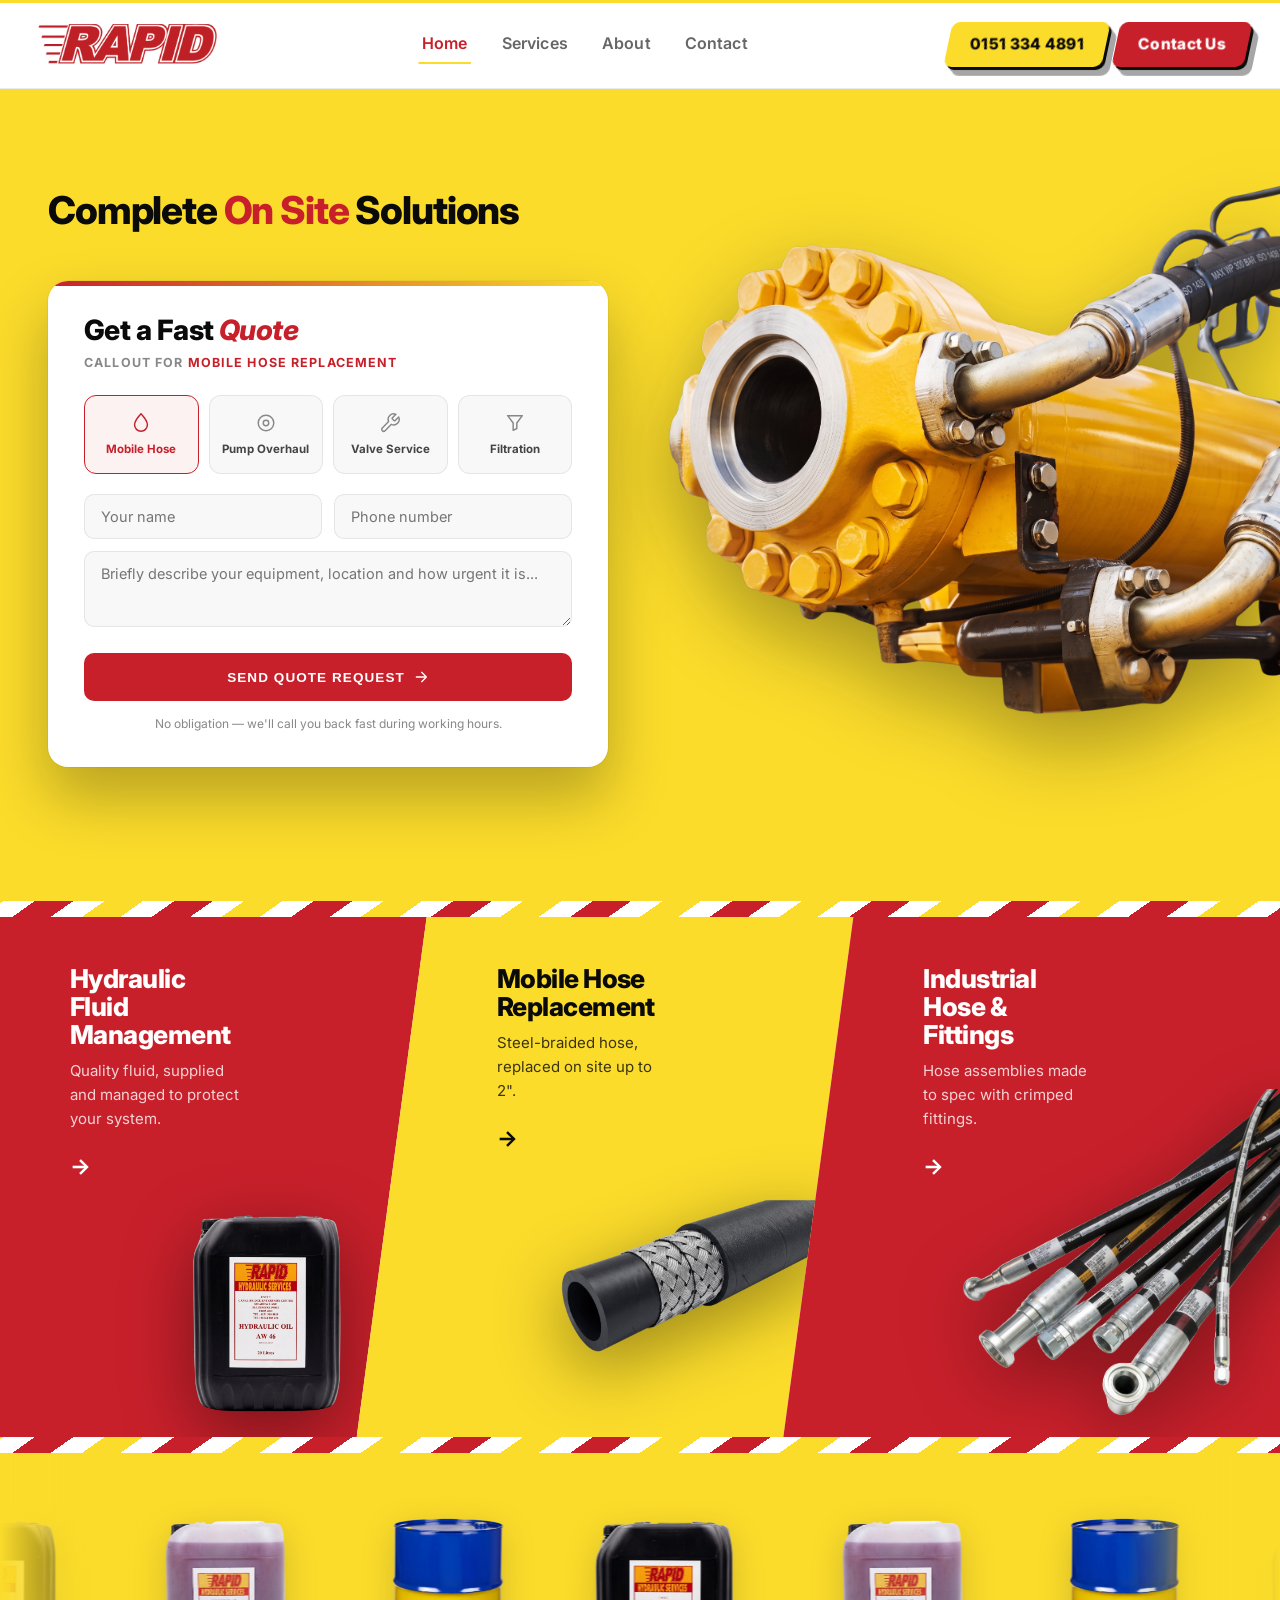
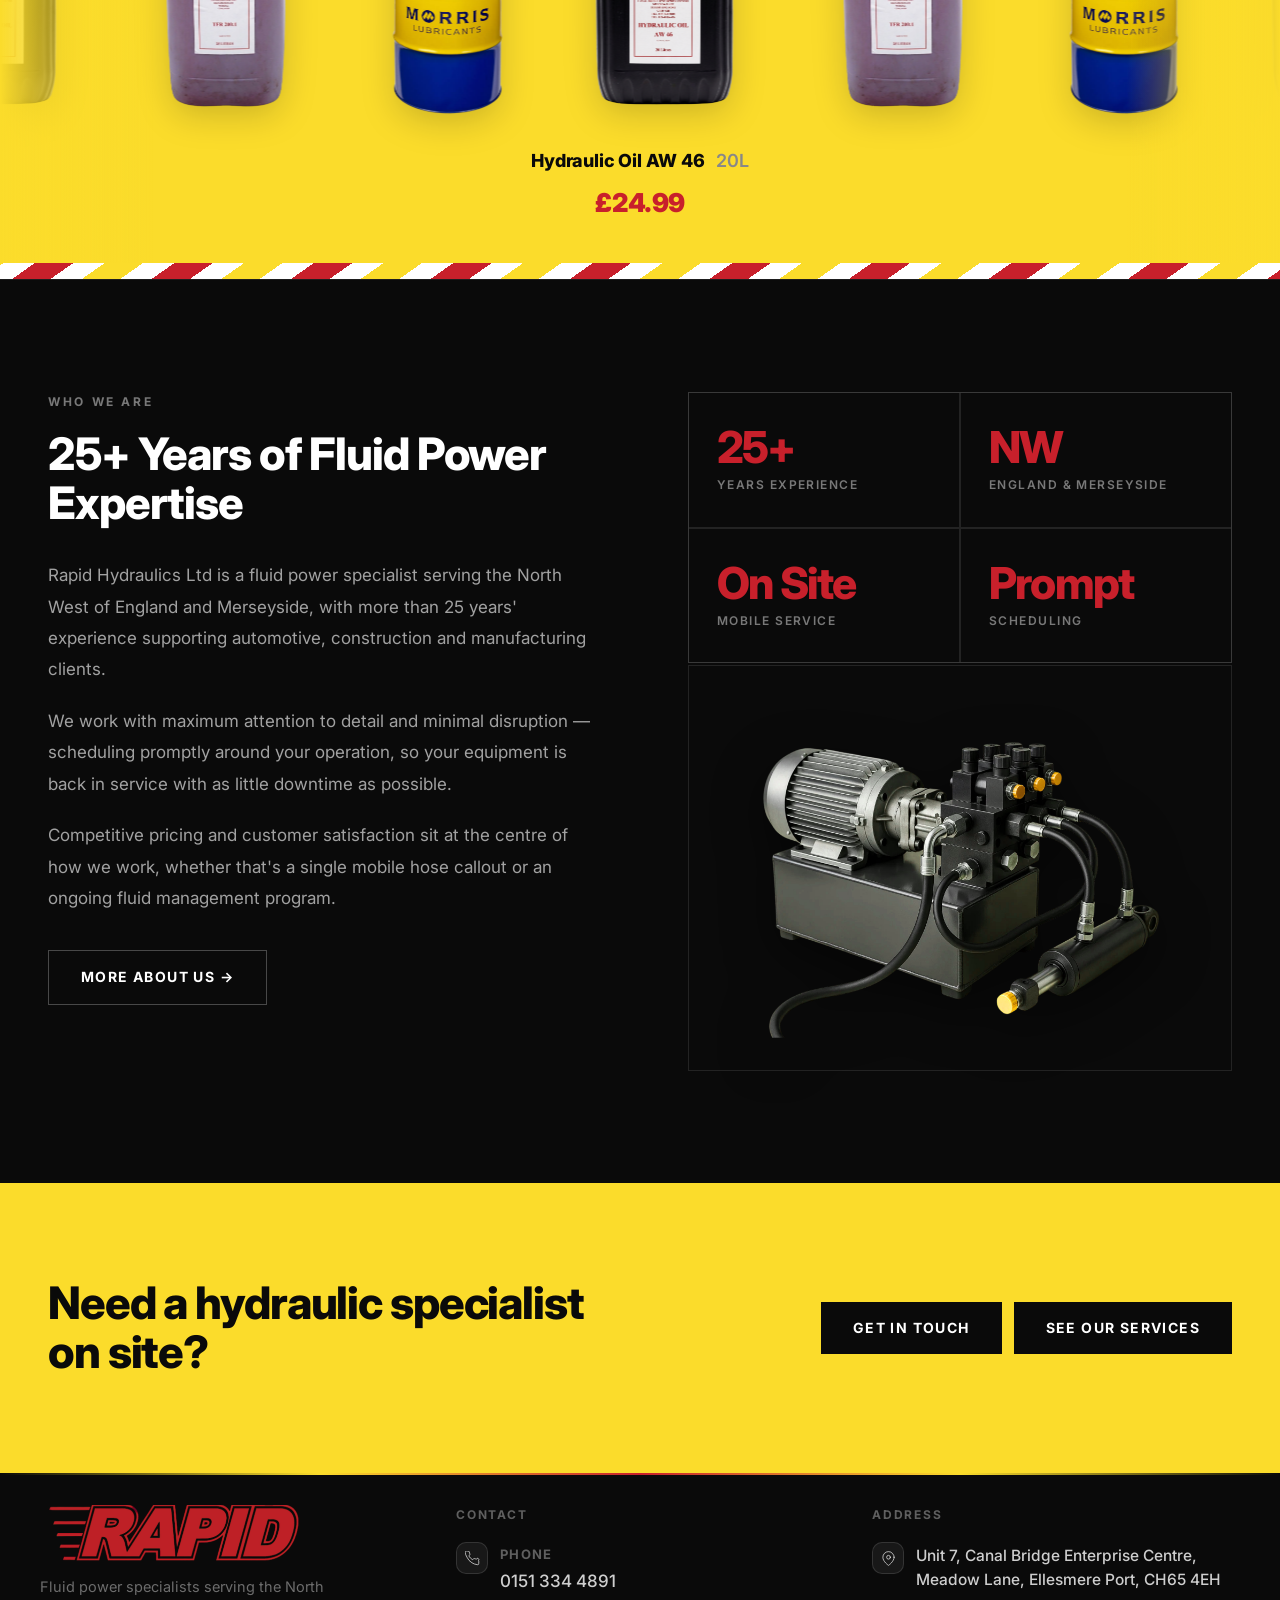
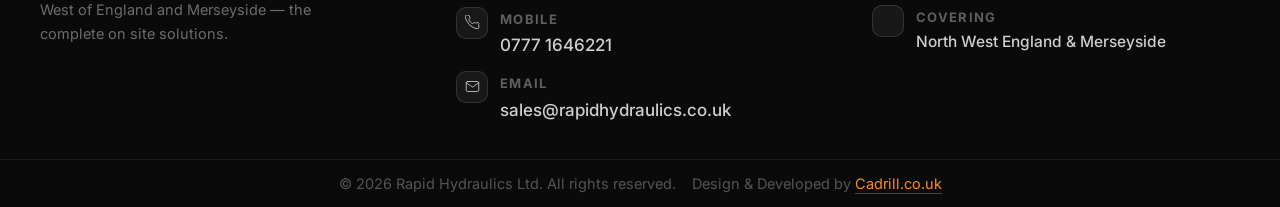
==== commit 2c520c78: "Replace flat divider lines with a diagonal speed-line section divider Adds a .section-divider compon" ====
--- a/index.html
+++ b/index.html
@@ -140,6 +140,8 @@
     </div>
   </section>
 
+  <div class="section-divider"></div>
+
   <!-- FEATURE PANELS -->
   <section class="feature-panels">
     <a href="services.html#fluid-management" class="feature-panel feature-panel--red feature-panel--hoses">
@@ -167,6 +169,8 @@
       </div>
     </a>
   </section>
+
+  <div class="section-divider"></div>
 
   <!-- PRODUCT CAROUSEL -->
   <section class="product-carousel">
@@ -189,6 +193,8 @@
       <p id="productCaptionPrice" class="product-carousel__caption-price">£31.75</p>
     </div>
   </section>
+
+  <div class="section-divider"></div>
 
   <!-- ABOUT -->
   <section class="about-section">
--- a/css/style.css
+++ b/css/style.css
@@ -192,63 +192,44 @@
   gap: 10px;
   flex-shrink: 0;
 }
-.header__phone {
+.header__phone,
+.header__cta {
   position: relative;
   font-size: 15.5px;
   font-weight: 800;
   letter-spacing: 0.02em;
+  padding: 10px 22px;
+  border-radius: 8px;
+  transform: skewX(-12deg);
+  text-decoration: none;
+  white-space: nowrap;
+  filter: drop-shadow(3px 3px 0 var(--black)) drop-shadow(6px 6px 0 rgba(0,0,0,0.35));
+  transition: transform 0.15s ease, background 0.2s, filter 0.15s ease;
+}
+.header__phone:hover,
+.header__cta:hover {
+  transform: skewX(-12deg) translate(3px, 3px);
+  filter: drop-shadow(1px 1px 0 var(--black)) drop-shadow(2px 2px 0 rgba(0,0,0,0.35));
+}
+.header__phone span,
+.header__cta span {
+  position: relative;
+  z-index: 1;
+  display: inline-block;
+  transform: skewX(12deg);
+}
+
+.header__phone {
   color: var(--primary-ink);
   background: var(--primary);
-  padding: 10px 26px;
-  clip-path: polygon(10px 0, 100% 0, calc(100% - 10px) 100%, 0 100%);
-  text-decoration: none;
-  overflow: hidden;
-  transition: color 0.25s;
-  white-space: nowrap;
-}
-.header__phone::before {
-  content: '';
-  position: absolute;
-  inset: 0;
+}
+.header__phone:hover { background: var(--primary-dark); }
+
+.header__cta {
+  color: #ffffff;
   background: var(--accent);
-  transform: translateX(-100%);
-  transition: transform 0.3s ease;
-  z-index: 0;
-}
-.header__phone:hover { color: #ffffff; }
-.header__phone:hover::before { transform: translateX(0); }
-.header__phone span { position: relative; z-index: 1; }
-.header__cta {
-  position: relative;
-  font-size: 15.5px;
-  font-weight: 800;
-  letter-spacing: 0.02em;
-  color: var(--primary-ink);
-  background: var(--primary);
-  padding: 10px 26px;
-  clip-path: polygon(10px 0, 100% 0, calc(100% - 10px) 100%, 0 100%);
-  text-decoration: none;
-  overflow: hidden;
-  transition: color 0.25s;
-  white-space: nowrap;
-}
-.header__cta::before {
-  content: '';
-  position: absolute;
-  inset: 0;
-  background: var(--accent);
-  transform: translateX(-100%);
-  transition: transform 0.3s ease;
-  z-index: 0;
-}
-.header__cta:hover { color: #ffffff; }
-.header__cta:hover::before { transform: translateX(0); }
-.header__cta span { position: relative; z-index: 1; }
-.header__cta:hover {
-  background: var(--primary-dark);
-  transform: translateY(-1px);
-  box-shadow: 0 6px 18px rgba(212,180,0,0.35);
-}
+}
+.header__cta:hover { background: var(--accent-dark); }
 
 .header__burger {
   display: none;
@@ -995,10 +976,31 @@
   height: auto;
   filter: drop-shadow(0 16px 24px rgba(0,0,0,0.5));
 }
+/* ── Section divider: diagonal speed-line bar echoing the logo ── */
+.section-divider {
+  position: relative;
+  height: 16px;
+  width: 100%;
+  overflow: hidden;
+  background: #0a0a0a;
+  z-index: 2;
+}
+.section-divider::before {
+  content: '';
+  position: absolute;
+  inset: -4px -20px;
+  background: repeating-linear-gradient(
+    -35deg,
+    var(--accent) 0px, var(--accent) 22px,
+    #ffffff 22px, #ffffff 40px,
+    var(--primary) 40px, var(--primary) 62px,
+    #ffffff 62px, #ffffff 80px
+  );
+}
+
 .product-carousel {
   width: 100%;
   background: var(--primary);
-  border-bottom: 1px solid rgba(10,10,10,0.1);
   position: relative;
   overflow: hidden;
   padding: 56px 24px 40px;
@@ -1469,6 +1471,19 @@
   font-size: 17px; color: var(--grey-5);
   max-width: 560px; line-height: 1.8;
 }
+
+.page-hero--cover {
+  background-image:
+    linear-gradient(180deg, rgba(10,10,10,0.55) 0%, rgba(10,10,10,0.78) 100%),
+    url('../images/contact-premises.jpg');
+  background-size: cover;
+  background-position: center 65%;
+  border-bottom: none;
+}
+.page-hero--cover::before { display: none; }
+.page-hero--cover .eyebrow { color: var(--primary); }
+.page-hero--cover .page-hero__title { color: #ffffff; }
+.page-hero--cover .page-hero__sub { color: rgba(255,255,255,0.78); }
 
 /* ======================================
    SERVICES DETAIL PAGE
@@ -1947,7 +1962,7 @@
   background: var(--primary);
   position: relative;
   overflow: hidden;
-  border-bottom: 1px solid rgba(10,10,10,0.1);
+  box-shadow: 0 12px 24px -8px rgba(0,0,0,0.35);
   min-height: max(640px, calc(100vh - 88px));
 }
 .rh-hero__inner {
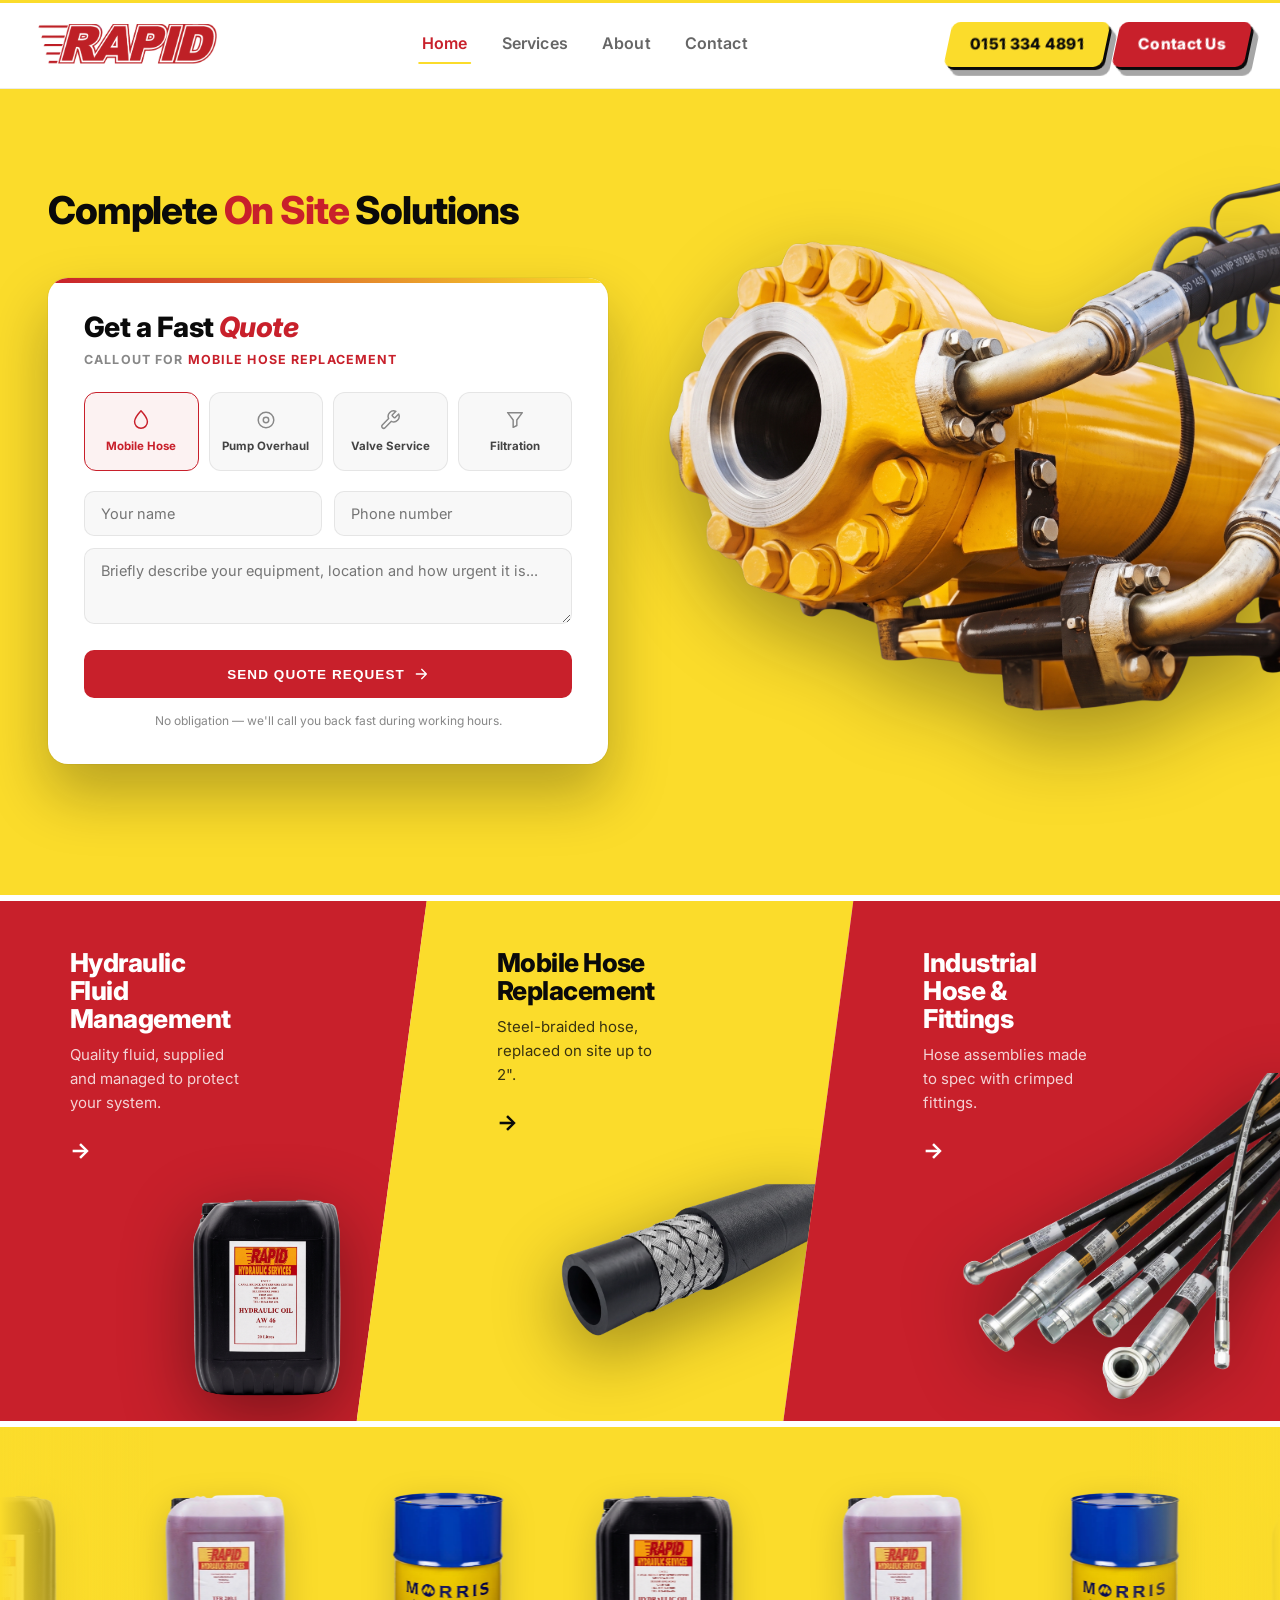
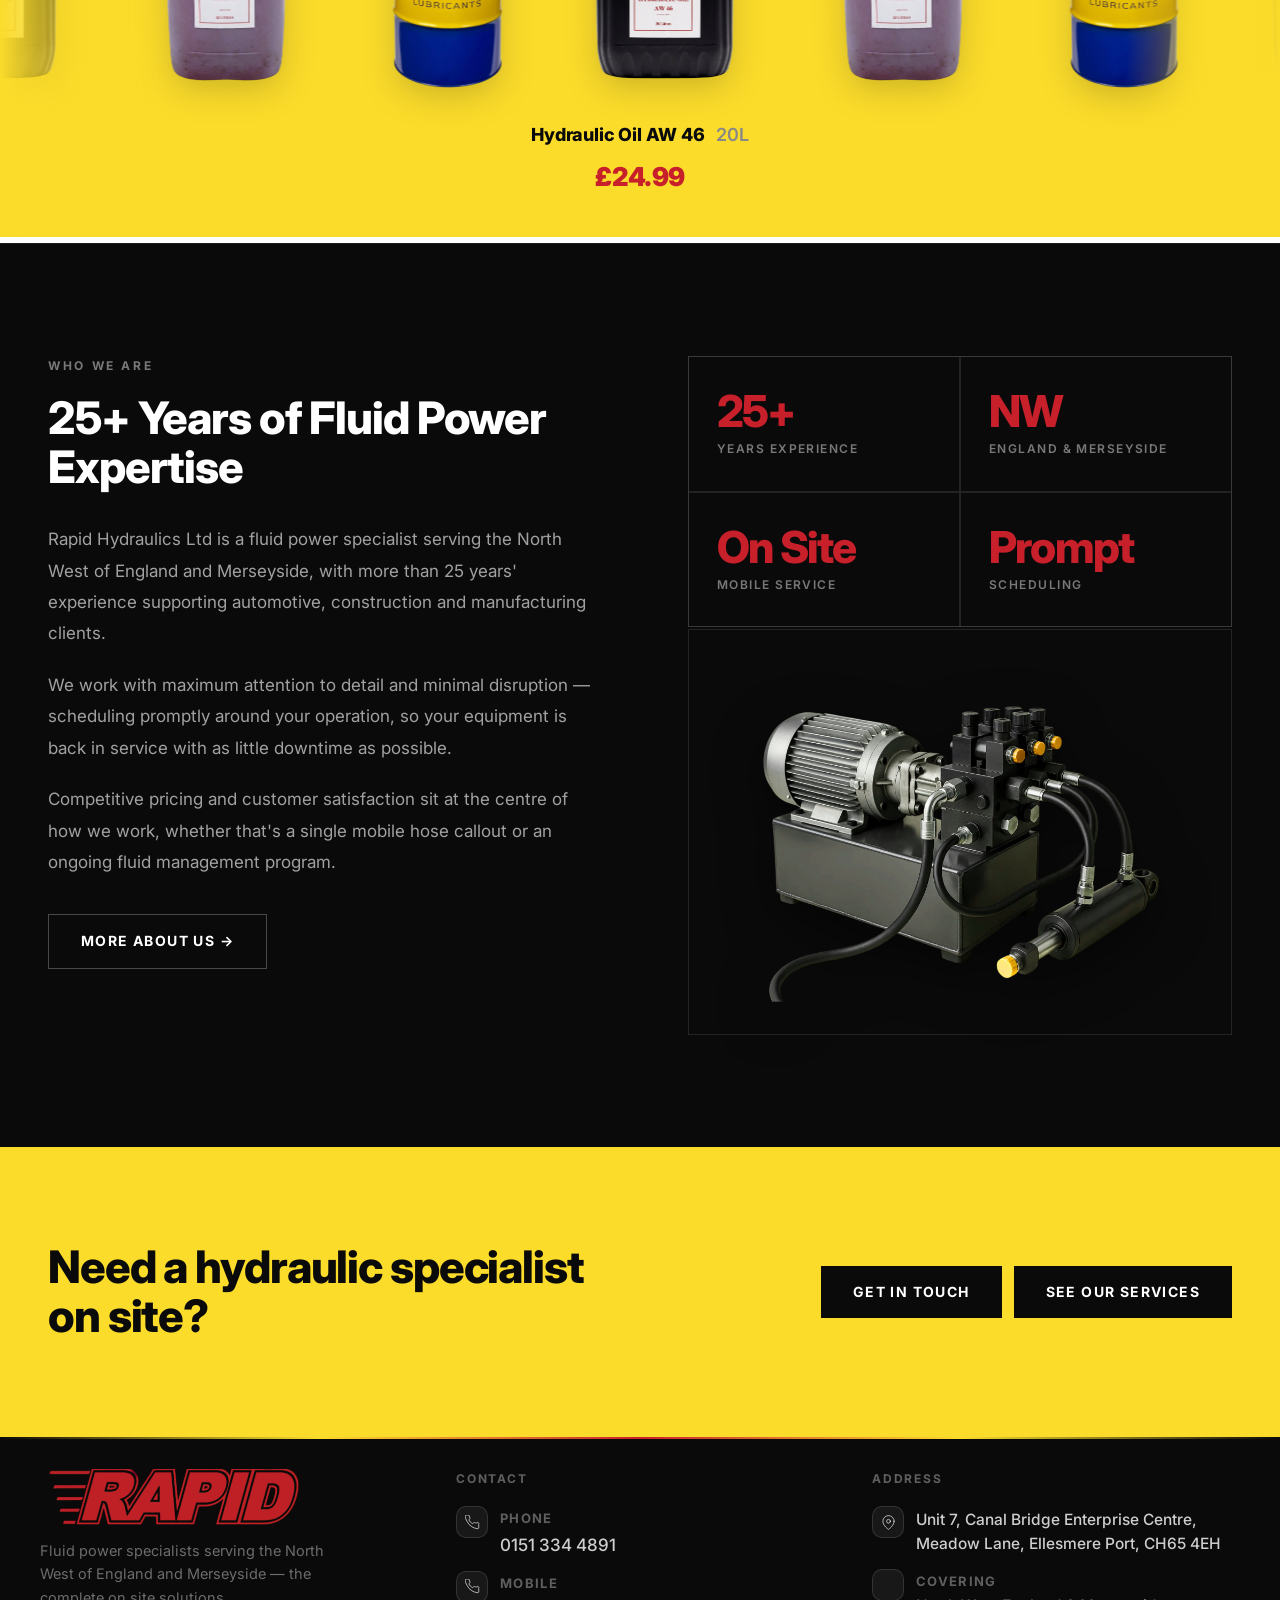
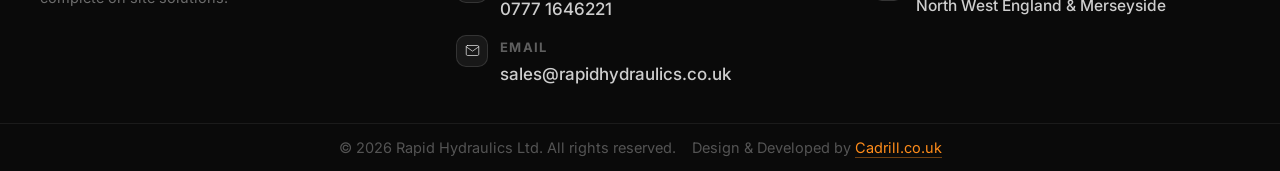
==== commit 90164af4: "Revert "Replace flat divider lines with a diagonal speed-line section divider" This reverts commit 2" ====
--- a/index.html
+++ b/index.html
@@ -140,8 +140,6 @@
     </div>
   </section>
 
-  <div class="section-divider"></div>
-
   <!-- FEATURE PANELS -->
   <section class="feature-panels">
     <a href="services.html#fluid-management" class="feature-panel feature-panel--red feature-panel--hoses">
@@ -169,8 +167,6 @@
       </div>
     </a>
   </section>
-
-  <div class="section-divider"></div>
 
   <!-- PRODUCT CAROUSEL -->
   <section class="product-carousel">
@@ -193,8 +189,6 @@
       <p id="productCaptionPrice" class="product-carousel__caption-price">£31.75</p>
     </div>
   </section>
-
-  <div class="section-divider"></div>
 
   <!-- ABOUT -->
   <section class="about-section">
--- a/css/style.css
+++ b/css/style.css
@@ -976,31 +976,11 @@
   height: auto;
   filter: drop-shadow(0 16px 24px rgba(0,0,0,0.5));
 }
-/* ── Section divider: diagonal speed-line bar echoing the logo ── */
-.section-divider {
-  position: relative;
-  height: 16px;
-  width: 100%;
-  overflow: hidden;
-  background: #0a0a0a;
-  z-index: 2;
-}
-.section-divider::before {
-  content: '';
-  position: absolute;
-  inset: -4px -20px;
-  background: repeating-linear-gradient(
-    -35deg,
-    var(--accent) 0px, var(--accent) 22px,
-    #ffffff 22px, #ffffff 40px,
-    var(--primary) 40px, var(--primary) 62px,
-    #ffffff 62px, #ffffff 80px
-  );
-}
-
 .product-carousel {
   width: 100%;
   background: var(--primary);
+  border-top: 6px solid #ffffff;
+  border-bottom: 6px solid #ffffff;
   position: relative;
   overflow: hidden;
   padding: 56px 24px 40px;
@@ -1962,6 +1942,7 @@
   background: var(--primary);
   position: relative;
   overflow: hidden;
+  border-bottom: 6px solid #ffffff;
   box-shadow: 0 12px 24px -8px rgba(0,0,0,0.35);
   min-height: max(640px, calc(100vh - 88px));
 }
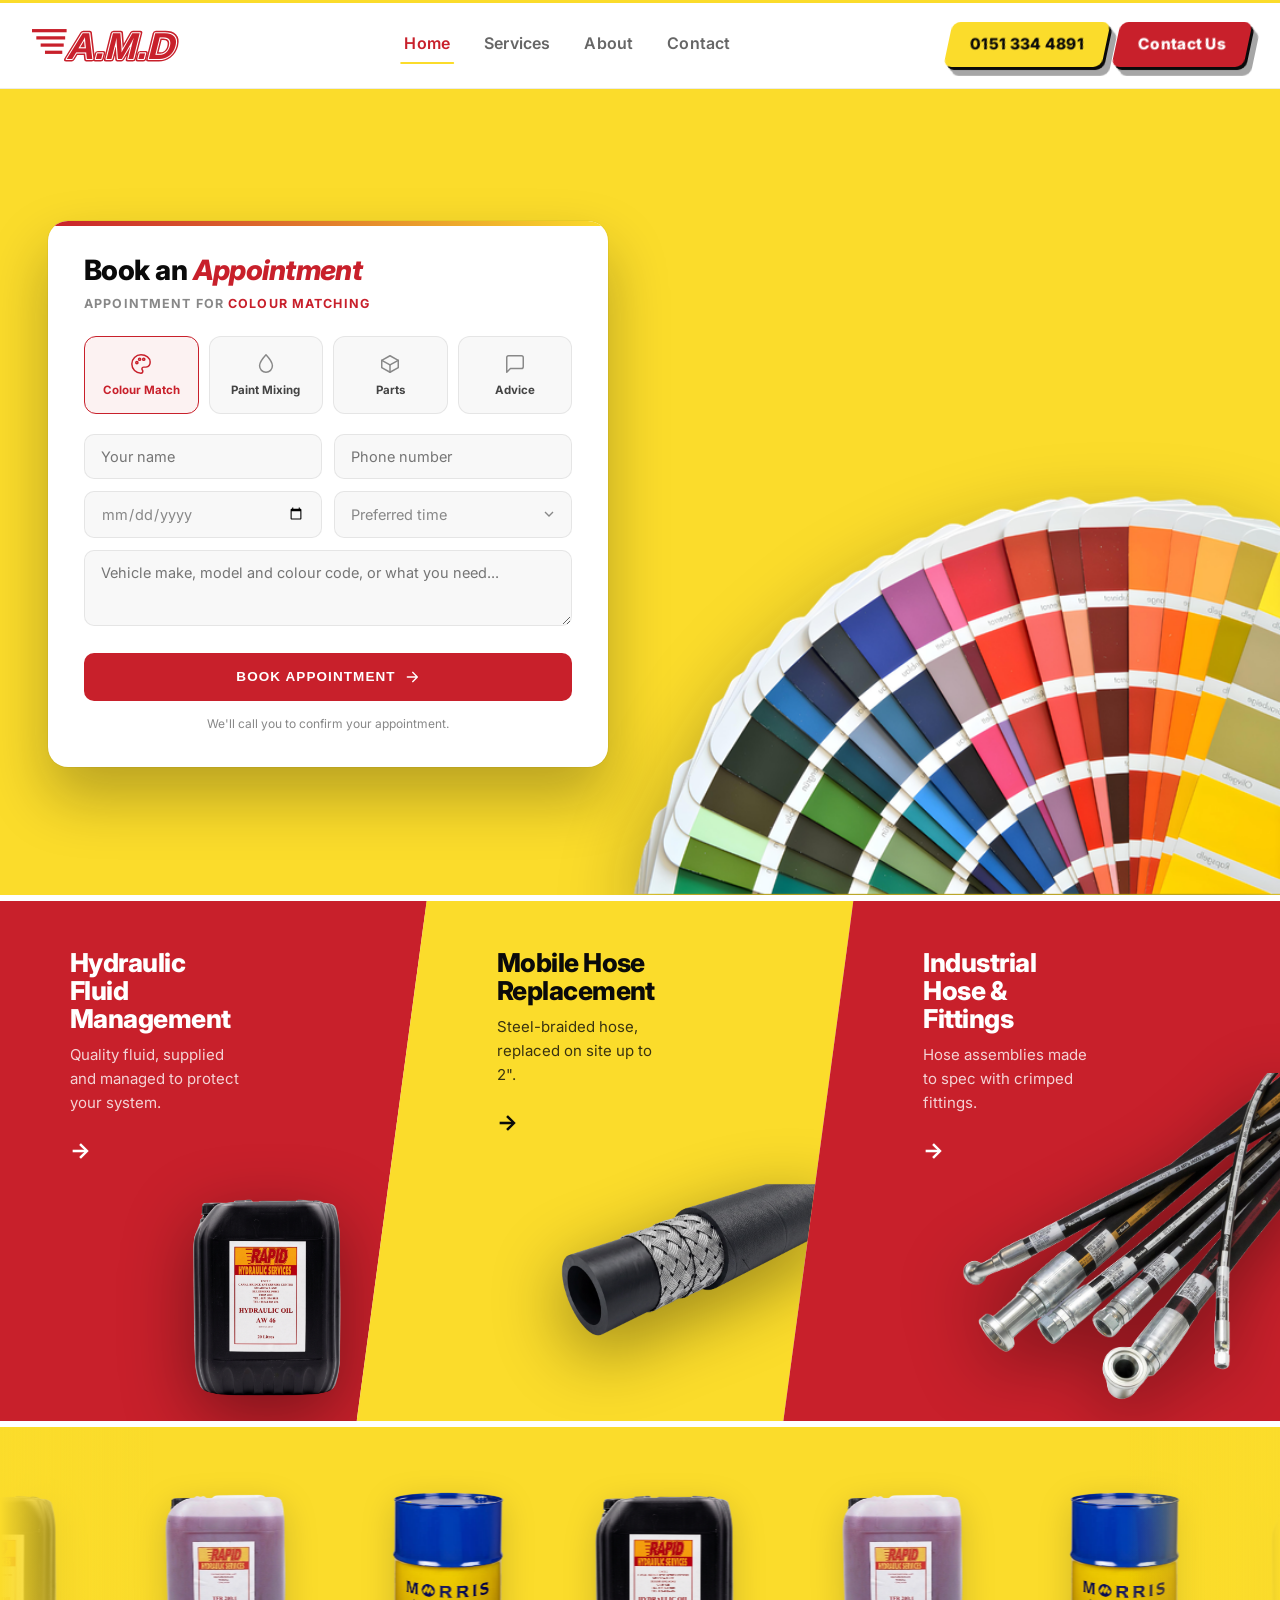
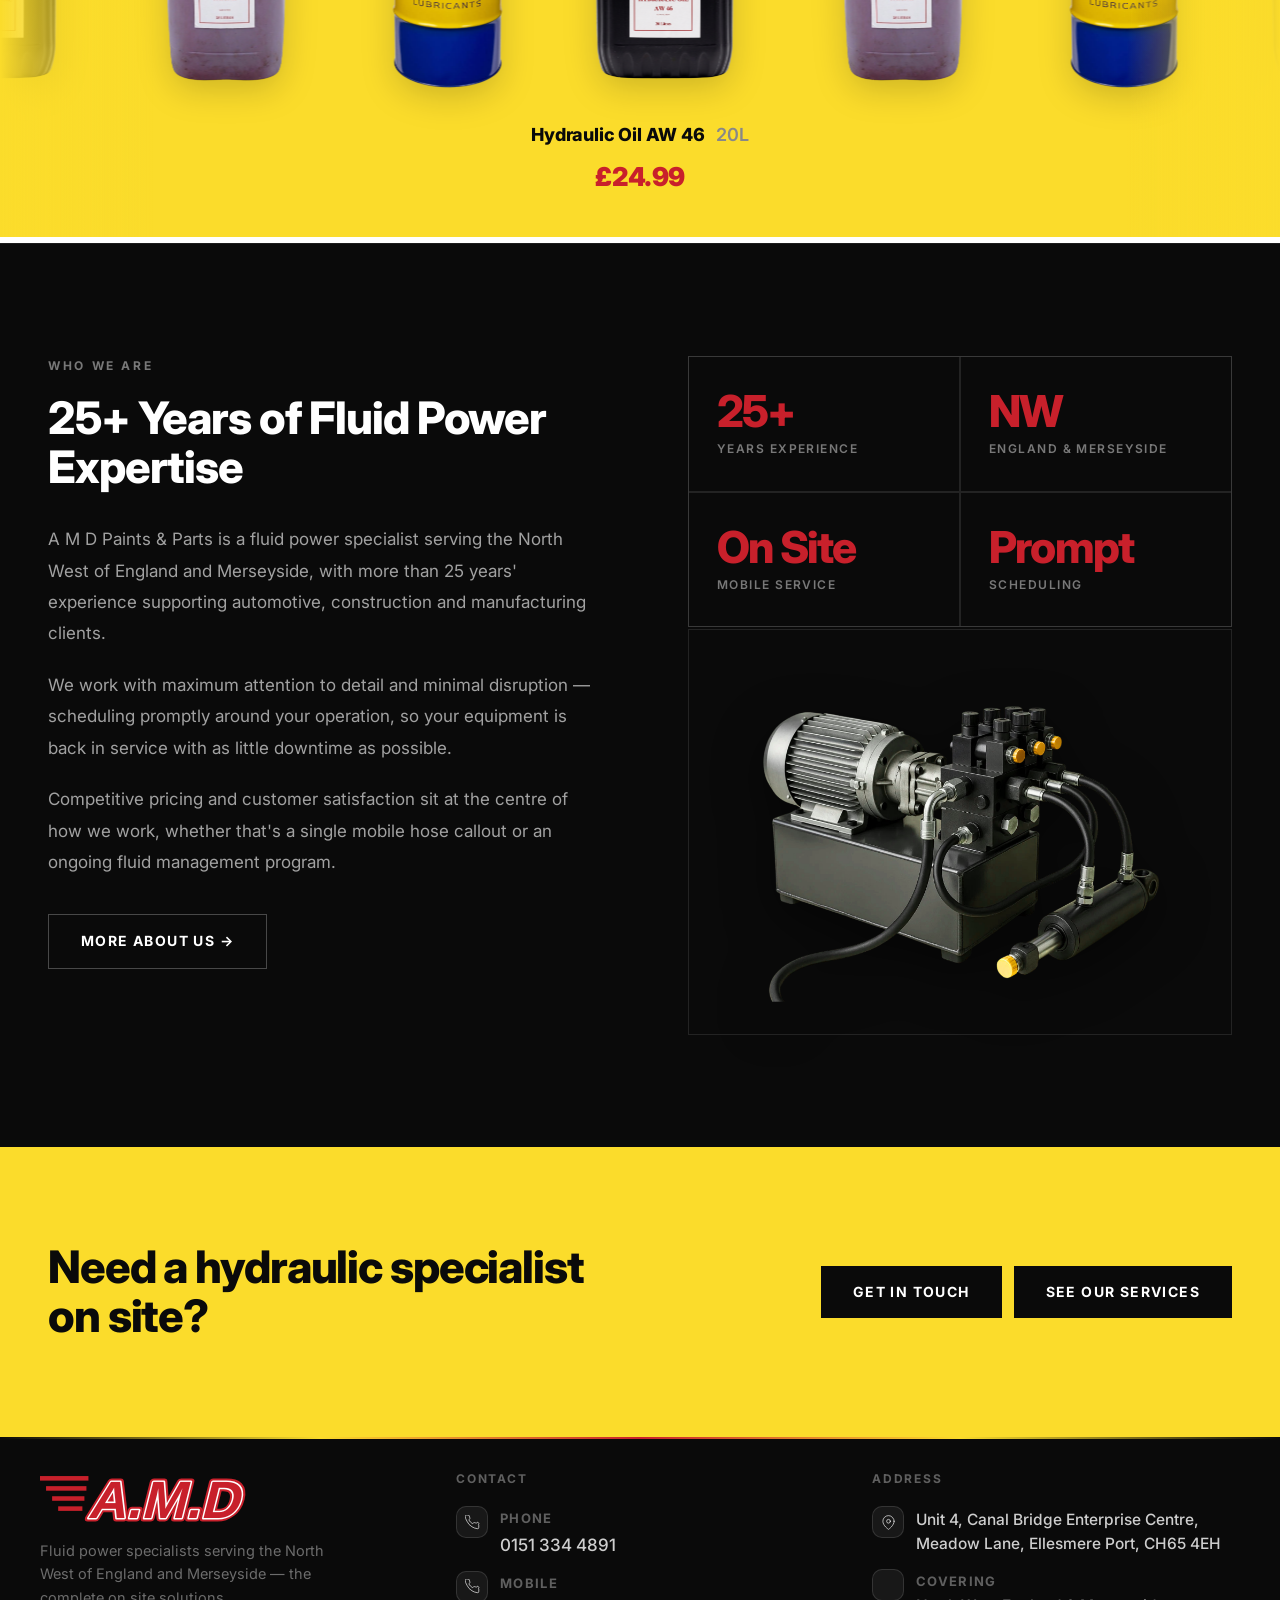
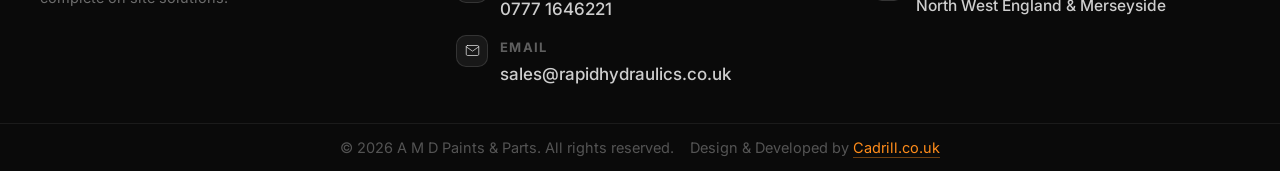
==== commit 9bb09593: "Rebrand site to A M D Paints & Parts - Replace business name and address (Unit 4, Canal Bridge Enter" ====
--- a/index.html
+++ b/index.html
@@ -3,32 +3,34 @@
 <head>
   <meta charset="UTF-8" />
   <meta name="viewport" content="width=device-width, initial-scale=1.0" />
-  <title>Mobile Hydraulic Services in the North West &amp; Merseyside | Rapid Hydraulics Ltd</title>
-  <meta name="description" content="Rapid Hydraulics Ltd — fluid power specialists with 25+ years' experience serving the North West of England and Merseyside. Mobile hose replacement, pump &amp; valve overhaul, filtration and engineering services with maximum attention to detail and minimal disruption." />
-  <link rel="canonical" href="https://www.rapidhydraulics.co.uk/" />
+  <title>Mobile Hydraulic Services in the North West &amp; Merseyside | A M D Paints &amp; Parts</title>
+  <meta name="description" content="A M D Paints &amp; Parts — fluid power specialists with 25+ years' experience serving the North West of England and Merseyside. Mobile hose replacement, pump &amp; valve overhaul, filtration and engineering services with maximum attention to detail and minimal disruption." />
+  <link rel="canonical" href="https://rapid-seven.vercel.app/" />
   <meta property="og:type" content="website" />
-  <meta property="og:url" content="https://www.rapidhydraulics.co.uk/" />
-  <meta property="og:title" content="Mobile Hydraulic Services in the North West &amp; Merseyside | Rapid Hydraulics Ltd" />
+  <meta property="og:url" content="https://rapid-seven.vercel.app/" />
+  <meta property="og:title" content="Mobile Hydraulic Services in the North West &amp; Merseyside | A M D Paints &amp; Parts" />
   <meta property="og:description" content="Fluid power specialists with 25+ years' experience serving the North West of England and Merseyside — mobile hose replacement, pump &amp; valve overhaul, filtration and engineering services." />
-  <meta property="og:image" content="https://www.rapidhydraulics.co.uk/images/rapid-hydraulics-logo.png" />
+  <meta property="og:image" content="https://rapid-seven.vercel.app/images/rapid-hydraulics-share.png" />
+  <meta property="og:image:width" content="1667" />
+  <meta property="og:image:height" content="1667" />
   <meta name="twitter:card" content="summary_large_image" />
-  <meta name="twitter:title" content="Mobile Hydraulic Services in the North West &amp; Merseyside | Rapid Hydraulics Ltd" />
+  <meta name="twitter:title" content="Mobile Hydraulic Services in the North West &amp; Merseyside | A M D Paints &amp; Parts" />
   <meta name="twitter:description" content="Fluid power specialists with 25+ years' experience serving the North West of England and Merseyside — mobile hose replacement, pump &amp; valve overhaul, filtration and engineering services." />
-  <meta name="twitter:image" content="https://www.rapidhydraulics.co.uk/images/rapid-hydraulics-logo.png" />
+  <meta name="twitter:image" content="https://rapid-seven.vercel.app/images/rapid-hydraulics-share.png" />
   <link rel="stylesheet" href="css/style.css" />
-  <link rel="icon" type="image/png" href="images/rapid-hydraulics-logo.png" />
+  <link rel="icon" type="image/svg+xml" href="images/amd-logo.svg" />
   <link href="https://fonts.googleapis.com/css2?family=Inter:wght@400;500;600;700;800;900&display=swap" rel="stylesheet" />
   <script type="application/ld+json">
   {
     "@context": "https://schema.org",
     "@type": "LocalBusiness",
-    "@id": "https://www.rapidhydraulics.co.uk/#business",
-    "name": "Rapid Hydraulics Ltd",
-    "image": "https://www.rapidhydraulics.co.uk/images/rapid-hydraulics-logo.png",
-    "url": "https://www.rapidhydraulics.co.uk/",
+    "@id": "https://rapid-seven.vercel.app/#business",
+    "name": "A M D Paints & Parts",
+    "image": "https://rapid-seven.vercel.app/images/rapid-hydraulics-share.png",
+    "url": "https://rapid-seven.vercel.app/",
     "telephone": "+441513344891",
     "email": "sales@rapidhydraulics.co.uk",
-    "description": "Rapid Hydraulics Ltd is a fluid power specialist with 25+ years' experience, providing mobile hydraulic services, pump and valve overhaul, filtration supply and engineering services across the North West of England and Merseyside.",
+    "description": "A M D Paints & Parts is a fluid power specialist with 25+ years' experience, providing mobile hydraulic services, pump and valve overhaul, filtration supply and engineering services across the North West of England and Merseyside.",
     "areaServed": [
       { "@type": "AdministrativeArea", "name": "North West England" },
       "Merseyside",
@@ -47,7 +49,7 @@
   <header class="header">
     <div class="header__inner">
       <a href="index.html" class="header__logo">
-        <img src="images/rapid-hydraulics-logo.png" alt="Rapid Hydraulics Ltd" style="height:40px;" />
+        <img src="images/amd-logo.svg" alt="A M D Paints &amp; Parts" style="height:40px;" />
       </a>
       <nav class="nav">
         <ul class="nav__list">
@@ -67,7 +69,7 @@
 
   <div class="mobile-nav" id="mobileNav">
     <div class="mobile-nav__head">
-      <img src="images/rapid-hydraulics-logo.png" class="mobile-nav__logo" alt="Rapid Hydraulics Ltd" style="height:40px;" />
+      <img src="images/amd-logo.svg" class="mobile-nav__logo" alt="A M D Paints &amp; Parts" style="height:40px;" />
       <button class="mobile-nav__close" onclick="closeMobileNav()" aria-label="Close menu">✕</button>
     </div>
     <nav class="mobile-nav__links">
@@ -85,54 +87,58 @@
   <!-- HERO -->
   <section class="rh-hero">
     <div class="rh-hero__image-wrap">
-      <img src="images/hero-hydraulic-cylinder.png" alt="Hydraulic cylinder close-up" class="rh-hero__image">
+      <img src="images/hero-ral-colour-fan.png" alt="RAL colour fan deck" class="rh-hero__image">
     </div>
     <div class="container rh-hero__inner">
       <div class="rh-hero__content">
-        <div class="rh-hero__caption">
-          <h1 class="rh-hero__title">Complete <span>On Site</span> Solutions</h1>
-        </div>
-
-        <!-- QUOTE PANEL -->
+        <!-- BOOKING PANEL -->
         <div class="rh-hero__panel-slot">
         <div class="qp-card" id="qpCard">
           <div class="qp-card__head">
-            <h2 class="qp-card__title">Get a Fast <span>Quote</span></h2>
-            <p class="qp-card__sub">CALLOUT FOR <span id="qpSelectedLabel">MOBILE HOSE REPLACEMENT</span></p>
+            <h2 class="qp-card__title">Book an <span>Appointment</span></h2>
+            <p class="qp-card__sub">APPOINTMENT FOR <span id="qpSelectedLabel">COLOUR MATCHING</span></p>
           </div>
 
           <div class="qp-chips" id="qpChips">
-            <button type="button" class="qp-chip is-active" data-label="Mobile Hose Replacement">
+            <button type="button" class="qp-chip is-active" data-label="Colour Matching">
+              <svg viewBox="0 0 24 24" fill="none" stroke="currentColor" stroke-width="1.6" stroke-linecap="round" stroke-linejoin="round"><path d="M12 2a10 10 0 000 20c1.1 0 2-.9 2-2 0-.5-.2-1-.5-1.3-.3-.4-.5-.8-.5-1.3 0-1.1.9-2 2-2h2.4A5.6 5.6 0 0022 9.8C22 5.5 17.5 2 12 2z"/><circle cx="7.5" cy="10.5" r="1.2"/><circle cx="10.5" cy="6.8" r="1.2"/><circle cx="15" cy="6.8" r="1.2"/></svg>
+              <span>Colour Match</span>
+            </button>
+            <button type="button" class="qp-chip" data-label="Paint Mixing">
               <svg viewBox="0 0 24 24" fill="none" stroke="currentColor" stroke-width="1.6" stroke-linecap="round" stroke-linejoin="round"><path d="M12 2s7 7.58 7 12a7 7 0 11-14 0c0-4.42 7-12 7-12z"/></svg>
-              <span>Mobile Hose</span>
+              <span>Paint Mixing</span>
             </button>
-            <button type="button" class="qp-chip" data-label="Pump &amp; Actuator Overhaul">
-              <svg viewBox="0 0 24 24" fill="none" stroke="currentColor" stroke-width="1.6" stroke-linecap="round" stroke-linejoin="round"><circle cx="12" cy="12" r="8.5"/><circle cx="12" cy="12" r="3"/></svg>
-              <span>Pump Overhaul</span>
+            <button type="button" class="qp-chip" data-label="Parts Collection">
+              <svg viewBox="0 0 24 24" fill="none" stroke="currentColor" stroke-width="1.6" stroke-linecap="round" stroke-linejoin="round"><path d="M21 8l-9-5-9 5 9 5 9-5z"/><path d="M3 8v8l9 5 9-5V8"/><path d="M12 13v8"/></svg>
+              <span>Parts</span>
             </button>
-            <button type="button" class="qp-chip" data-label="Valve Overhaul &amp; Replacement">
-              <svg viewBox="0 0 24 24" fill="none" stroke="currentColor" stroke-width="1.6" stroke-linecap="round" stroke-linejoin="round"><path d="M14.7 6.3a1 1 0 000 1.4l1.6 1.6a1 1 0 001.4 0l3.77-3.77a6 6 0 01-7.94 7.94l-6.91 6.91a2.12 2.12 0 01-3-3l6.91-6.91a6 6 0 017.94-7.94z"/></svg>
-              <span>Valve Service</span>
+            <button type="button" class="qp-chip" data-label="Advice &amp; Consultation">
+              <svg viewBox="0 0 24 24" fill="none" stroke="currentColor" stroke-width="1.6" stroke-linecap="round" stroke-linejoin="round"><path d="M21 15a2 2 0 01-2 2H7l-4 4V5a2 2 0 012-2h14a2 2 0 012 2z"/></svg>
+              <span>Advice</span>
             </button>
-            <button type="button" class="qp-chip" data-label="Filtration Supply">
-              <svg viewBox="0 0 24 24" fill="none" stroke="currentColor" stroke-width="1.6" stroke-linecap="round" stroke-linejoin="round"><path d="M4 4h16l-6 8v6l-4 2v-8L4 4z"/></svg>
-              <span>Filtration</span>
-            </button>
           </div>
 
           <form id="qpForm" onsubmit="handleQuoteSubmit(event)">
-            <input type="hidden" id="qpService" name="service" value="Mobile Hose Replacement" />
+            <input type="hidden" id="qpService" name="service" value="Colour Matching" />
             <div class="qp-row">
-              <input type="text" placeholder="Your name" required />
-              <input type="tel" placeholder="Phone number" required />
-            </div>
-            <textarea placeholder="Briefly describe your equipment, location and how urgent it is..." required></textarea>
-            <button type="submit" class="qp-submit">Send Quote Request <svg viewBox="0 0 24 24" fill="none" stroke="currentColor" stroke-width="2" stroke-linecap="round" stroke-linejoin="round"><path d="M5 12h14M13 5l7 7-7 7"/></svg></button>
-            <p class="qp-note">No obligation — we'll call you back fast during working hours.</p>
+              <input type="text" name="name" placeholder="Your name" required />
+              <input type="tel" name="phone" placeholder="Phone number" required />
+            </div>
+            <div class="qp-row">
+              <input type="date" id="qpDate" name="date" aria-label="Preferred date" required />
+              <select name="time" aria-label="Preferred time" required>
+                <option value="" disabled selected>Preferred time</option>
+                <option value="morning">Morning</option>
+                <option value="afternoon">Afternoon</option>
+              </select>
+            </div>
+            <textarea name="notes" placeholder="Vehicle make, model and colour code, or what you need..."></textarea>
+            <button type="submit" class="qp-submit">Book Appointment <svg viewBox="0 0 24 24" fill="none" stroke="currentColor" stroke-width="2" stroke-linecap="round" stroke-linejoin="round"><path d="M5 12h14M13 5l7 7-7 7"/></svg></button>
+            <p class="qp-note">We'll call you to confirm your appointment.</p>
           </form>
 
           <div class="qp-success" id="qpSuccess">
-            Thanks — we've got your request and will call you back shortly.
+            Thanks — we've got your booking request and will call you to confirm.
           </div>
         </div>
         </div>
@@ -197,7 +203,7 @@
         <div>
           <span class="eyebrow">Who We Are</span>
           <h2 class="about-section__title">25+ Years of Fluid Power Expertise</h2>
-          <p class="about-section__body">Rapid Hydraulics Ltd is a fluid power specialist serving the North West of England and Merseyside, with more than 25 years' experience supporting automotive, construction and manufacturing clients.</p>
+          <p class="about-section__body">A M D Paints &amp; Parts is a fluid power specialist serving the North West of England and Merseyside, with more than 25 years' experience supporting automotive, construction and manufacturing clients.</p>
           <p class="about-section__body">We work with maximum attention to detail and minimal disruption — scheduling promptly around your operation, so your equipment is back in service with as little downtime as possible.</p>
           <p class="about-section__body">Competitive pricing and customer satisfaction sit at the centre of how we work, whether that's a single mobile hose callout or an ongoing fluid management program.</p>
           <div class="about-section__cta">
@@ -248,7 +254,7 @@
   <footer class="footer">
     <div class="footer__inner footer__inner--simple">
       <div class="footer__contact">
-        <img src="images/rapid-hydraulics-logo.png" class="footer__logo" alt="Rapid Hydraulics Ltd" style="height:56px;" />
+        <img src="images/amd-logo.svg" class="footer__logo" alt="A M D Paints &amp; Parts" style="height:56px;" />
         <p class="footer__tagline">Fluid power specialists serving the North West of England and Merseyside — the complete on site solutions.</p>
       </div>
       <div>
@@ -288,7 +294,7 @@
             <svg viewBox="0 0 24 24" fill="none" width="15" height="15" stroke="currentColor" stroke-width="1.5" stroke-linecap="round" stroke-linejoin="round"><path d="M21 10c0 7-9 13-9 13S3 17 3 10a9 9 0 1118 0z"/><circle cx="12" cy="10" r="3"/></svg>
           </span>
           <span class="footer__contact-text">
-            <span class="footer__value" style="font-size:15.5px;">Unit 7, Canal Bridge Enterprise Centre, Meadow Lane, Ellesmere Port, CH65 4EH</span>
+            <span class="footer__value" style="font-size:15.5px;">Unit 4, Canal Bridge Enterprise Centre, Meadow Lane, Ellesmere Port, CH65 4EH</span>
           </span>
         </div>
         <div class="footer__contact-item" style="cursor:default;">
@@ -302,7 +308,7 @@
     </div>
 
     <div class="footer__bottom" style="justify-content:center; gap:16px; flex-wrap:wrap;">
-      <p>&copy; 2026 Rapid Hydraulics Ltd. All rights reserved.</p>
+      <p>&copy; 2026 A M D Paints &amp; Parts. All rights reserved.</p>
       <p>Design &amp; Developed by <a href="https://cadrill.co.uk" class="footer__policy-link" target="_blank" rel="noopener">Cadrill.co.uk</a></p>
     </div>
   </footer>
@@ -325,6 +331,9 @@
         document.getElementById('qpSelectedLabel').textContent = label.toUpperCase();
       });
     });
+    var qpDate = document.getElementById('qpDate');
+    var t = new Date();
+    qpDate.min = t.getFullYear() + '-' + String(t.getMonth() + 1).padStart(2, '0') + '-' + String(t.getDate()).padStart(2, '0');
     function handleQuoteSubmit(e) {
       e.preventDefault();
       document.getElementById('qpForm').style.display = 'none';
--- a/css/style.css
+++ b/css/style.css
@@ -1,5 +1,5 @@
 /* ======================================
-   RAPID HYDRAULICS LTD — Global Styles
+   A M D PAINTS & PARTS — Global Styles
    Clean White Industrial — Red
    (Design system cloned from Unicorn Engineering Ltd)
    ====================================== */
@@ -1931,7 +1931,7 @@
 }
 
 /* ======================================
-   RAPID HYDRAULICS — CUSTOM HERO
+   A M D PAINTS & PARTS — CUSTOM HERO
    (no client photography supplied — dark
    grid-pattern hero with a placeholder
    graphic panel, same visual language as
@@ -1961,16 +1961,16 @@
 .rh-hero__image-wrap {
   position: absolute;
   right: 0;
-  top: 50%;
-  transform: translateY(-50%);
+  bottom: 0;
   width: 52vw;
   max-width: 820px;
   min-width: 340px;
   display: flex;
-  align-items: center;
+  align-items: flex-end;
   z-index: 0;
 }
 .rh-hero__image {
+  display: block;
   width: 100%;
   height: auto;
   max-width: none;
@@ -2062,7 +2062,9 @@
 .qp-chip.is-active svg { color: var(--accent); }
 
 .qp-row { display: flex; gap: 12px; margin-bottom: 12px; }
+.qp-row > * { flex: 0 0 calc(50% - 6px); min-width: 0; }
 .qp-row input,
+.qp-row select,
 .qp-card textarea {
   width: 100%;
   padding: 13px 16px;
@@ -2075,12 +2077,16 @@
   transition: border-color 0.2s, background 0.2s;
 }
 .qp-row input:focus,
+.qp-row select:focus,
 .qp-card textarea:focus {
   outline: none;
   border-color: var(--accent);
-  background: #ffffff;
+  background-color: #ffffff;
 }
 .qp-card textarea { min-height: 76px; resize: vertical; margin-bottom: 18px; }
+.qp-row select { appearance: none; cursor: pointer; padding-right: 40px; background-image: url("data:image/svg+xml,%3Csvg xmlns='http://www.w3.org/2000/svg' viewBox='0 0 24 24' fill='none' stroke='%23888' stroke-width='2'%3E%3Cpath d='M6 9l6 6 6-6'/%3E%3C/svg%3E"); background-repeat: no-repeat; background-position: right 14px center; background-size: 16px; }
+.qp-row select:invalid,
+.qp-row input[type="date"]:invalid { color: var(--grey-4); }
 .qp-submit {
   width: 100%;
   display: flex; align-items: center; justify-content: center; gap: 8px;
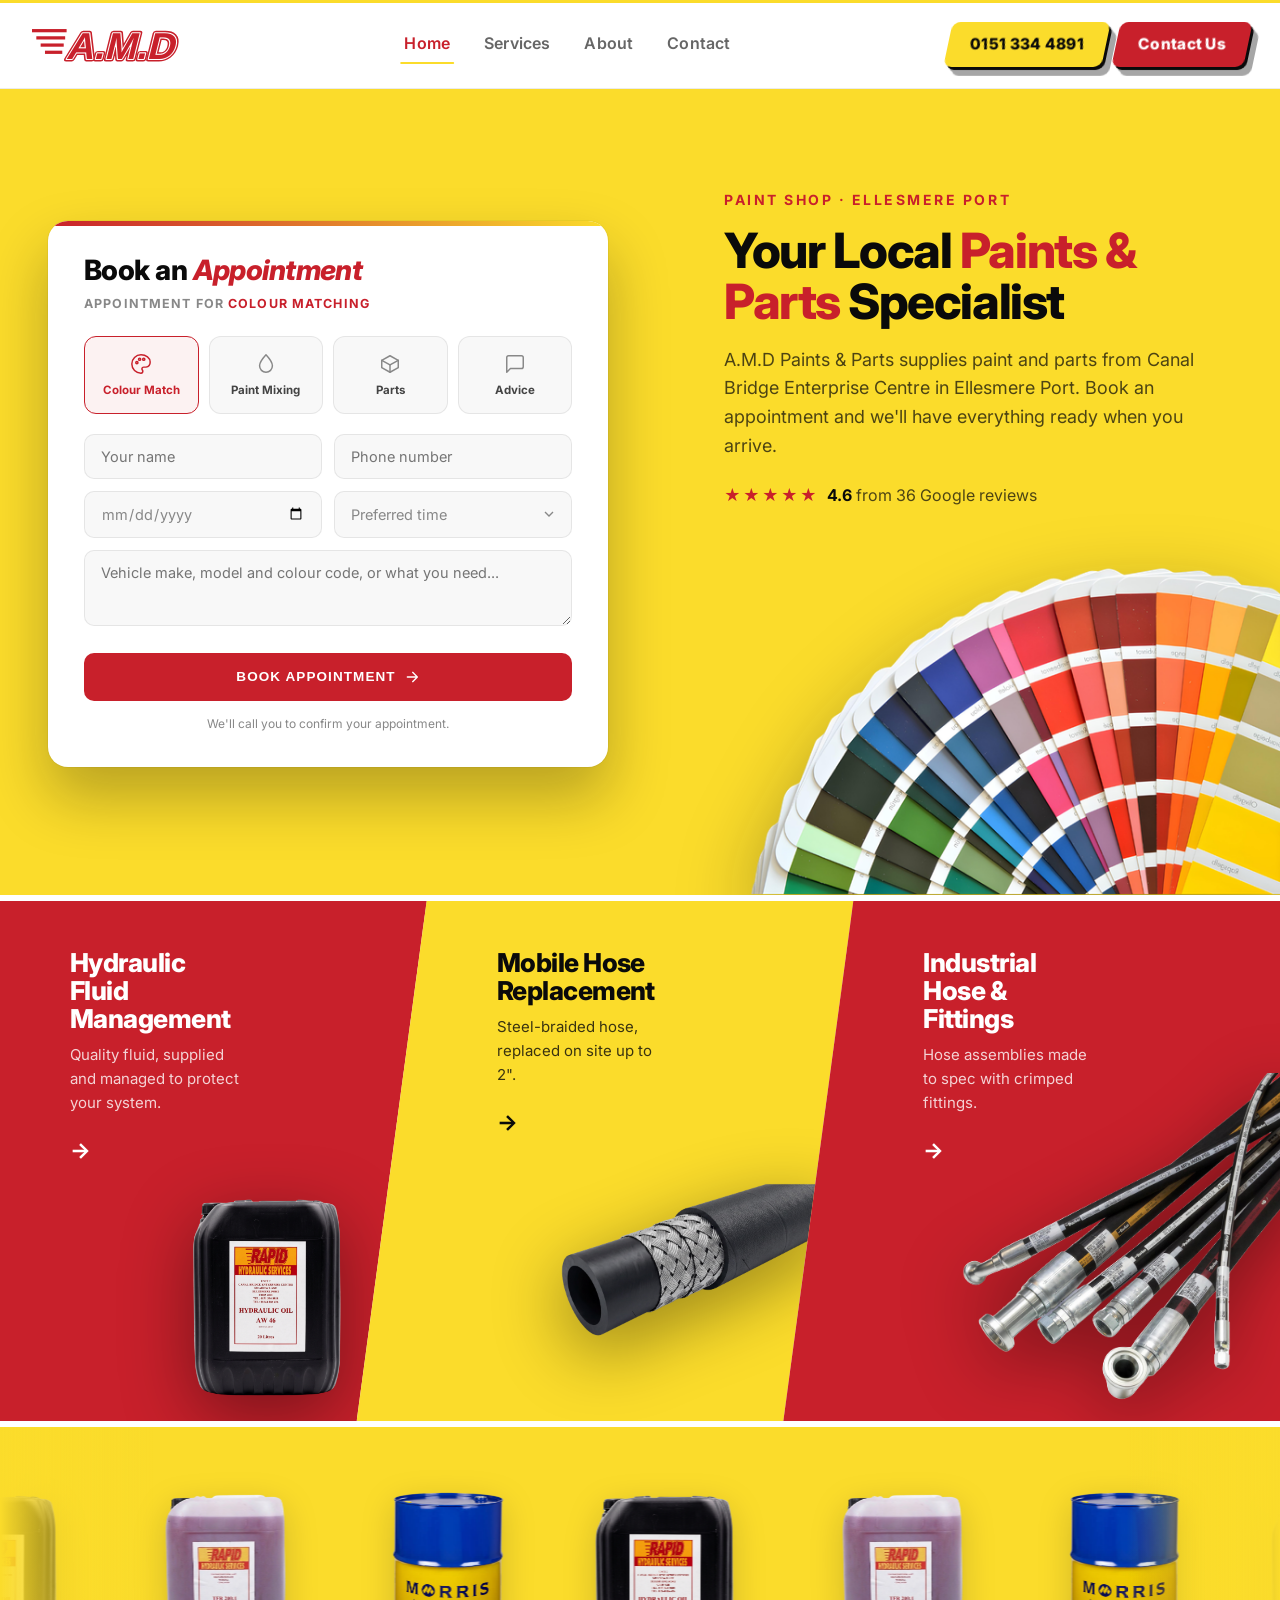
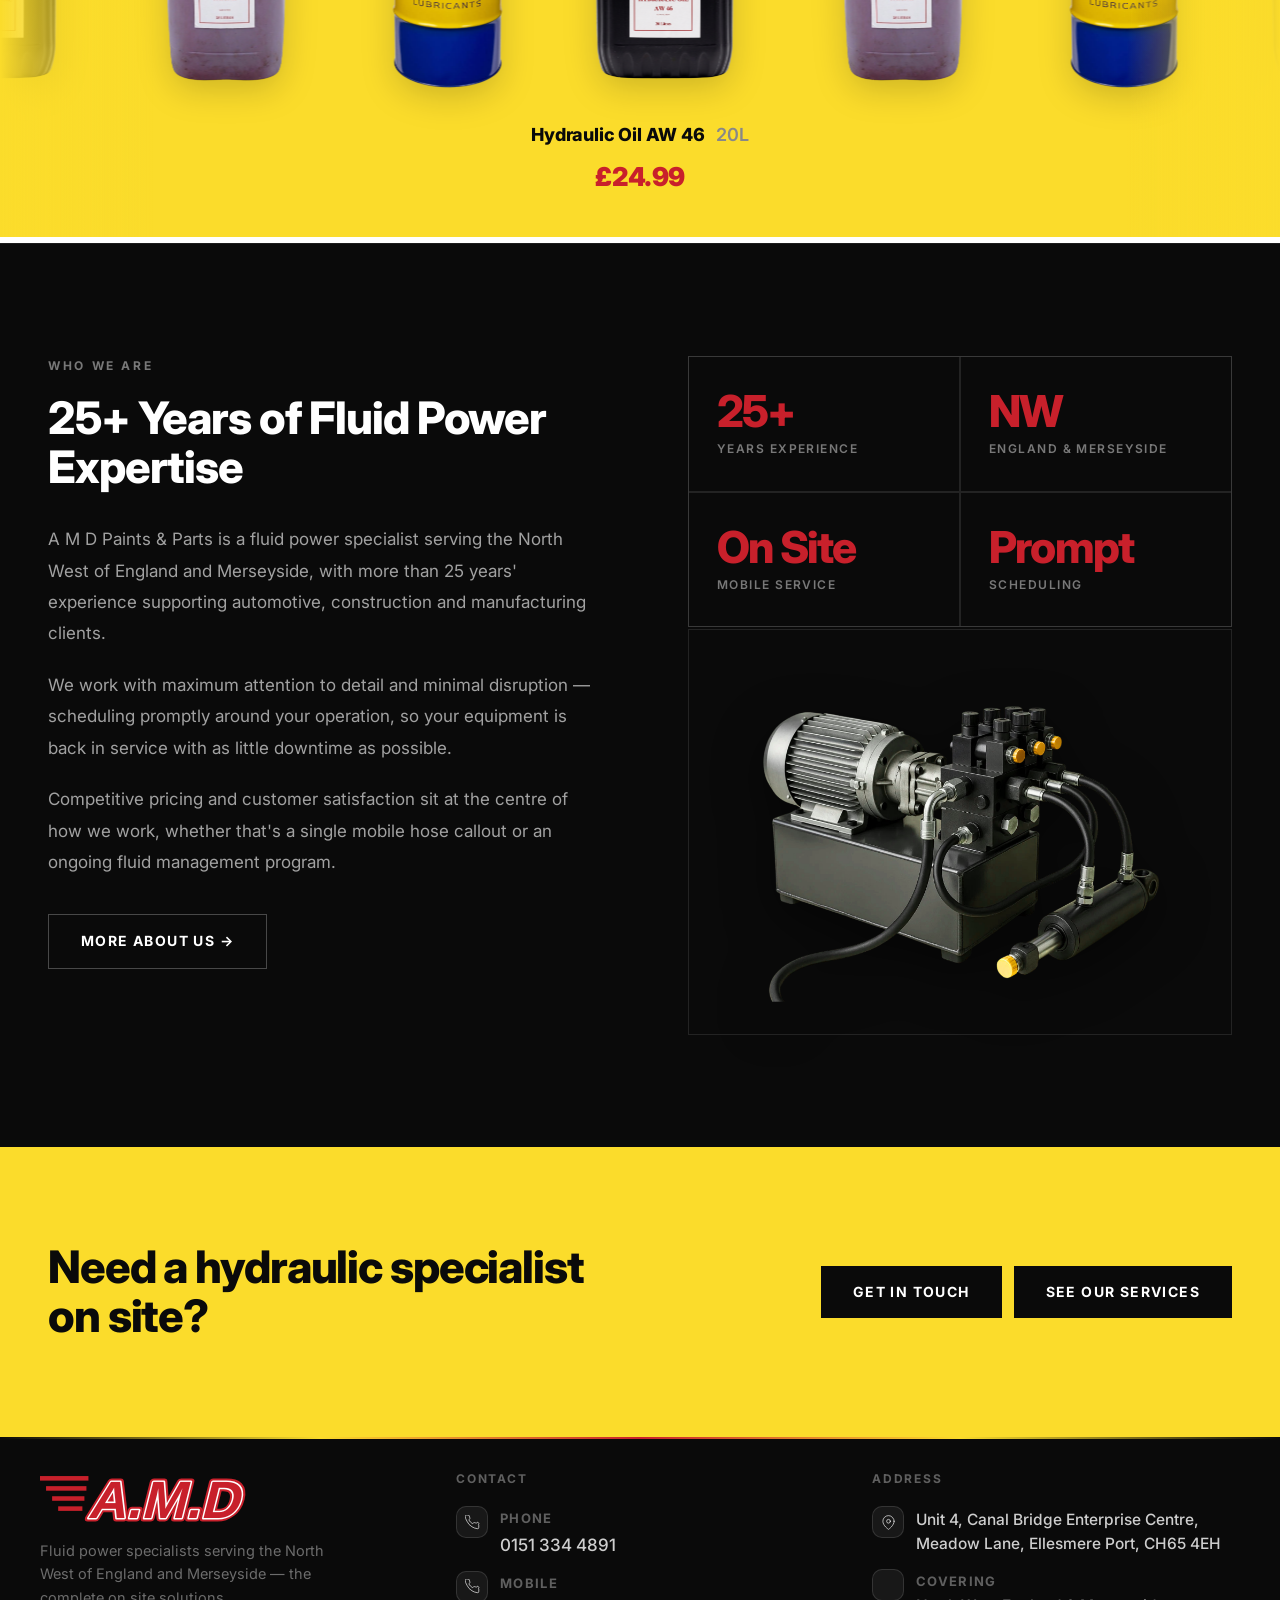
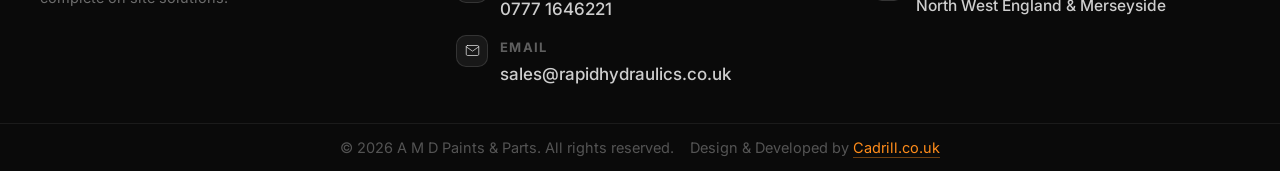
==== commit 95f49947: "Hero: add intro text, smaller image that never overlaps the text - Add eyebrow, H1, intro paragraph " ====
--- a/index.html
+++ b/index.html
@@ -86,10 +86,18 @@
 
   <!-- HERO -->
   <section class="rh-hero">
-    <div class="rh-hero__image-wrap">
-      <img src="images/hero-ral-colour-fan.png" alt="RAL colour fan deck" class="rh-hero__image">
-    </div>
     <div class="container rh-hero__inner">
+      <div class="rh-hero__side">
+      <div class="rh-hero__intro">
+        <span class="rh-hero__eyebrow">Paint Shop &middot; Ellesmere Port</span>
+        <h1 class="rh-hero__title">Your Local <span>Paints &amp; Parts</span> Specialist</h1>
+        <p class="rh-hero__body">A.M.D Paints &amp; Parts supplies paint and parts from Canal Bridge Enterprise Centre in Ellesmere Port. Book an appointment and we'll have everything ready when you arrive.</p>
+        <p class="rh-hero__rating"><span class="rh-hero__stars" aria-hidden="true">&#9733;&#9733;&#9733;&#9733;&#9733;</span> <strong>4.6</strong> from 36 Google reviews</p>
+      </div>
+      <div class="rh-hero__image-wrap">
+        <img src="images/hero-ral-colour-fan.png" alt="RAL colour fan deck" class="rh-hero__image">
+      </div>
+      </div>
       <div class="rh-hero__content">
         <!-- BOOKING PANEL -->
         <div class="rh-hero__panel-slot">
--- a/css/style.css
+++ b/css/style.css
@@ -1948,52 +1948,77 @@
 }
 .rh-hero__inner {
   position: absolute;
-  inset: 100px 0 60px;
+  inset: 100px 0 0;
   z-index: 1;
+  display: flex;
+  gap: 56px;
 }
 .rh-hero__content {
   position: relative;
   height: 100%;
+  flex: 0 1 620px;
   max-width: 620px;
+  padding-bottom: 60px;
   display: flex;
   flex-direction: column;
 }
+/* Right column: text on top, image fills whatever height is left below it,
+   so the two never overlap whatever the screen ratio. */
+.rh-hero__side {
+  order: 2;
+  flex: 1 1 0;
+  min-width: 0;
+  display: flex;
+  flex-direction: column;
+}
+.rh-hero__intro {
+  flex: 0 0 auto;
+  max-width: 580px;
+  margin-bottom: 24px;
+}
+.rh-hero__rating {
+  margin-top: 22px;
+  font-size: 16px;
+  color: rgba(10,10,10,0.72);
+}
+.rh-hero__rating strong { color: var(--primary-ink); }
+.rh-hero__stars { color: var(--accent); letter-spacing: 2px; margin-right: 4px; }
 .rh-hero__image-wrap {
+  position: relative;
+  flex: 1 1 auto;
+  min-height: 0;
+  /* bleed past the container padding to the right edge of the screen */
+  margin-right: calc((min(100vw, 1280px) - 100vw) / 2 - 48px);
+}
+.rh-hero__image {
   position: absolute;
   right: 0;
   bottom: 0;
-  width: 52vw;
-  max-width: 820px;
-  min-width: 340px;
-  display: flex;
-  align-items: flex-end;
-  z-index: 0;
-}
-.rh-hero__image {
   display: block;
-  width: 100%;
+  width: auto;
   height: auto;
-  max-width: none;
+  max-width: min(100%, 600px);
+  max-height: 100%;
   filter: drop-shadow(0 30px 40px rgba(10,10,10,0.35));
 }
 .rh-hero__caption { flex: 0 0 auto; }
 .rh-hero__panel-slot { flex: 1 1 auto; display: flex; align-items: center; min-height: 0; }
 .rh-hero__eyebrow {
-  font-size: 12px; font-weight: 700;
+  font-size: 14px; font-weight: 700;
   letter-spacing: 0.18em; text-transform: uppercase;
   color: var(--accent);
-  margin-bottom: 10px;
+  margin-bottom: 14px;
   display: block;
 }
 .rh-hero__title {
-  font-size: clamp(30px, 3vw, 44px);
+  font-size: clamp(38px, 3.8vw, 56px);
   font-weight: 800; color: var(--primary-ink);
-  letter-spacing: -0.03em; line-height: 1.1;
-  margin-bottom: 12px;
+  letter-spacing: -0.03em; line-height: 1.05;
+  margin-bottom: 18px;
 }
 .rh-hero__title span { color: var(--accent); }
 .rh-hero__body {
-  font-size: 15px; line-height: 1.6;
+  font-size: 18px; line-height: 1.6;
   color: rgba(10,10,10,0.72);
 }
 
@@ -2131,19 +2156,19 @@
 @media (max-width: 1024px) {
   .rh-hero { padding: 140px 0 48px; min-height: 0; }
   .rh-hero__inner { position: static; inset: auto; }
+  .rh-hero__side { display: flex; flex-direction: column; }
   .rh-hero__image-wrap {
-    position: static;
-    transform: none;
-    width: calc(100% - 48px);
+    order: -1;
+    width: 100%;
     max-width: 460px;
-    min-width: 0;
-    align-items: stretch;
     margin: 0 auto 32px;
   }
-  .rh-hero__image { align-self: center; max-width: 100%; }
-  .rh-hero__content { display: block; height: auto; max-width: 100%; }
+  .rh-hero__image { position: static; width: 100%; max-width: 100%; max-height: none; }
+  .rh-hero__inner { display: block; }
+  .rh-hero__intro { max-width: 460px; margin: 0 auto 28px; padding-top: 0; text-align: center; }
+  .rh-hero__content { display: block; height: auto; max-width: 100%; padding-bottom: 0; }
   .rh-hero__caption { text-align: center; margin-bottom: 16px; }
-  .rh-hero__title { font-size: 30px; }
+  .rh-hero__title { font-size: 36px; }
   .rh-hero__eyebrow,
   .rh-hero__body { max-width: 340px; margin-left: auto; margin-right: auto; }
   .rh-hero__panel-slot { display: block; }
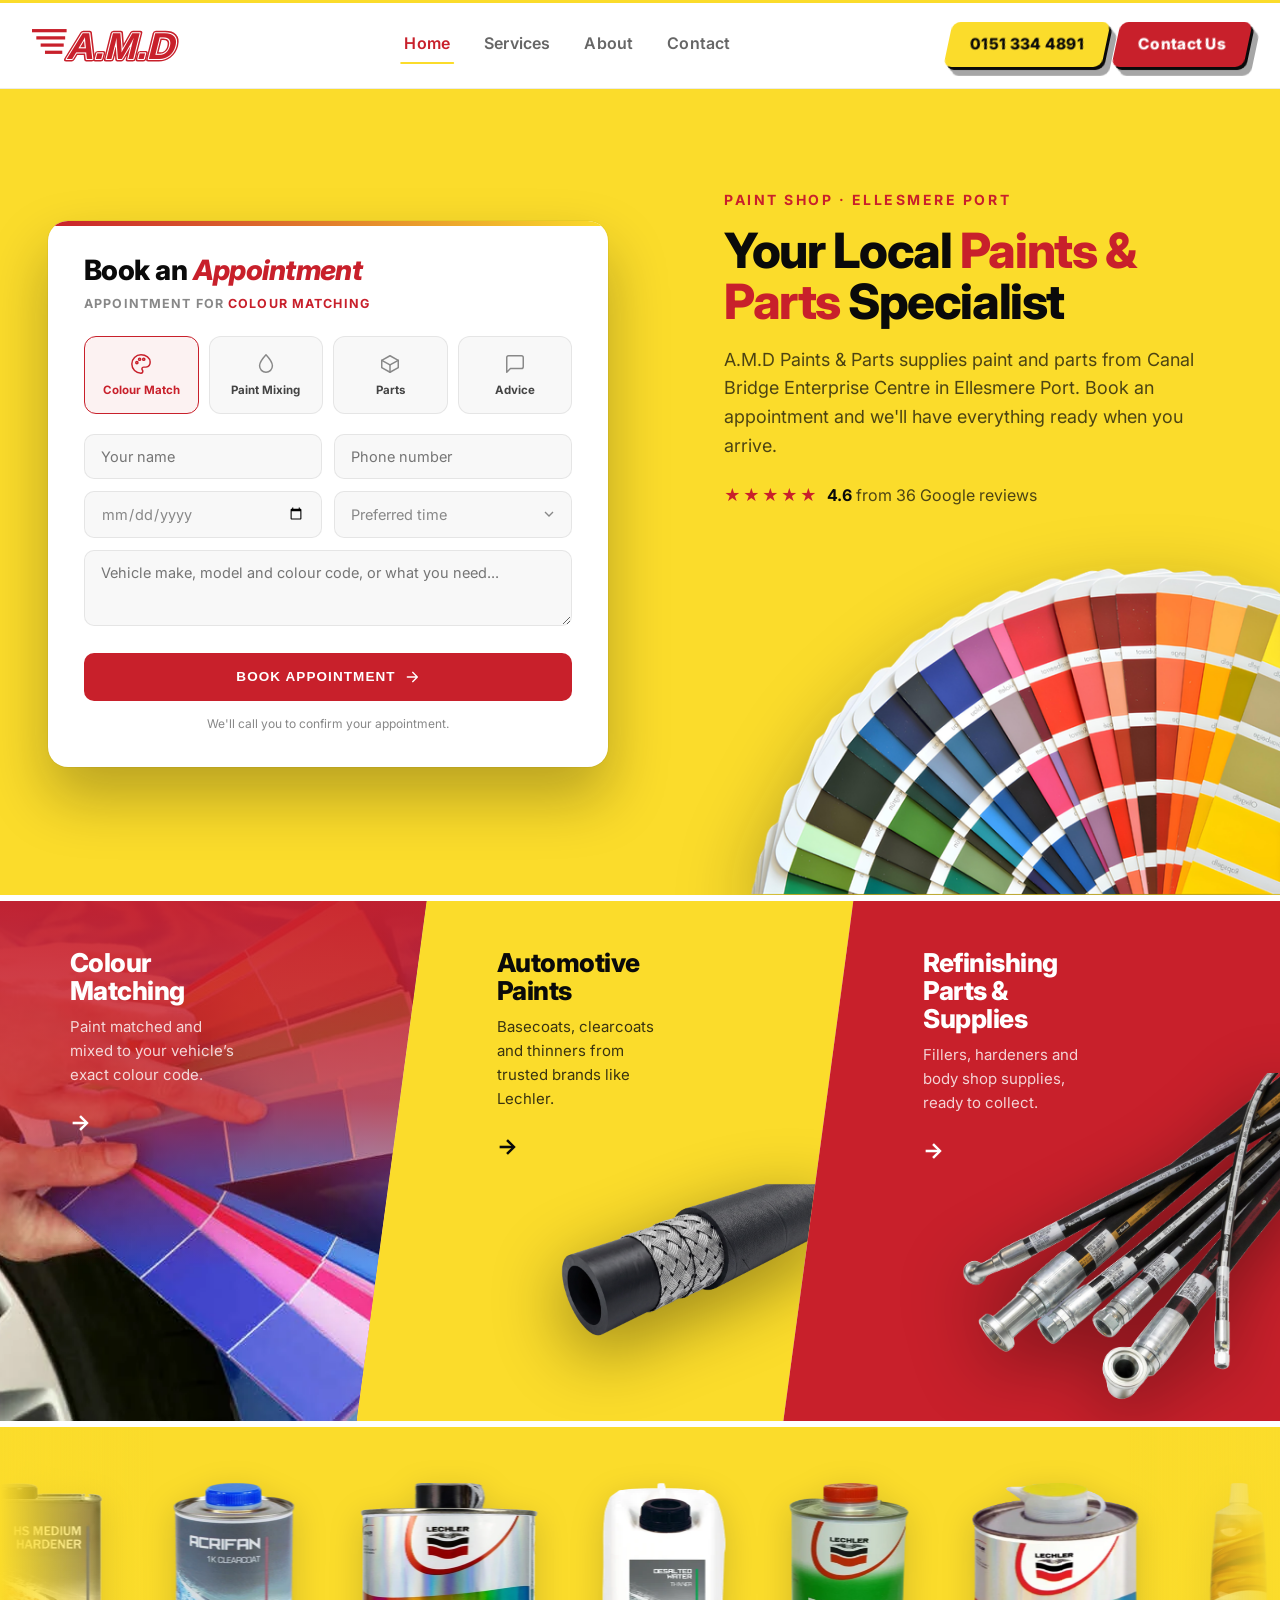
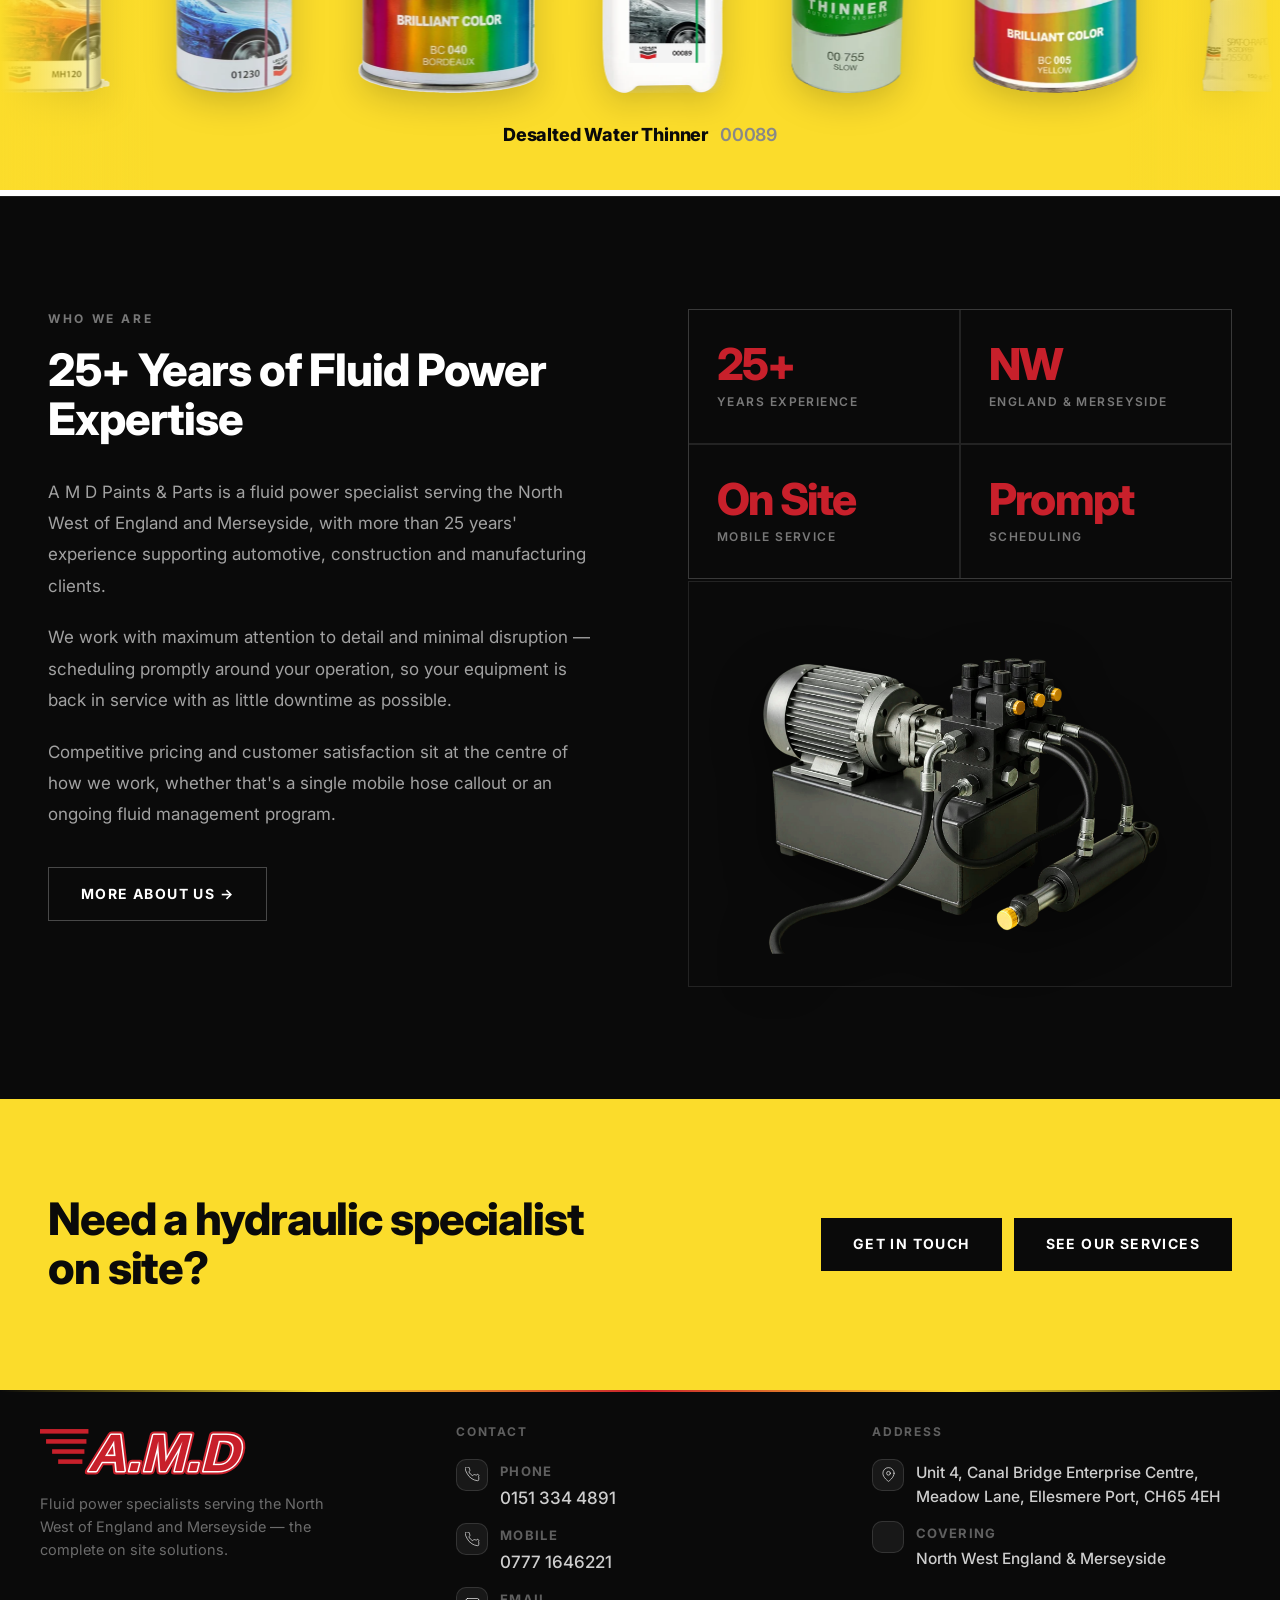
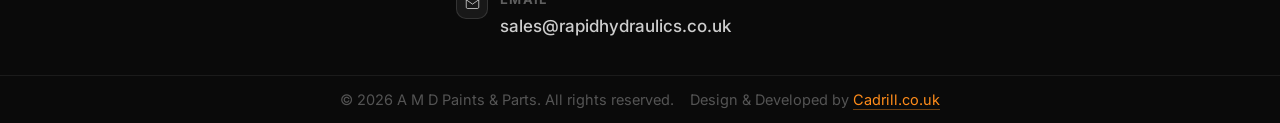
==== commit d10c782f: "Replace product carousel and feature panels for the paint shop - Carousel: seven Lechler products as" ====
--- a/index.html
+++ b/index.html
@@ -156,27 +156,27 @@
 
   <!-- FEATURE PANELS -->
   <section class="feature-panels">
-    <a href="services.html#fluid-management" class="feature-panel feature-panel--red feature-panel--hoses">
-      <img src="images/panel-fluid-jerrycan.png" alt="Hydraulic oil jerrycan" class="feature-panel__image">
+    <a href="contact.html" class="feature-panel feature-panel--red feature-panel--hoses feature-panel--photo">
+      <img src="images/panel-colour-matching.webp" alt="Colour swatches held against a blue car to match its paint" class="feature-panel__image">
       <div class="feature-panel__body">
-        <h3 class="feature-panel__title">Hydraulic Fluid Management</h3>
-        <p class="feature-panel__desc">Quality fluid, supplied and managed to protect your system.</p>
+        <h3 class="feature-panel__title">Colour Matching</h3>
+        <p class="feature-panel__desc">Paint matched and mixed to your vehicle’s exact colour code.</p>
         <span class="feature-panel__arrow">&rarr;</span>
       </div>
     </a>
-    <a href="services.html#hose-replacement" class="feature-panel feature-panel--yellow feature-panel--hoses">
+    <a href="services.html" class="feature-panel feature-panel--yellow feature-panel--hoses">
       <img src="images/panel-hose-cutaway.png" alt="Steel-braided hydraulic hose cutaway" class="feature-panel__image">
       <div class="feature-panel__body">
-        <h3 class="feature-panel__title">Mobile Hose Replacement</h3>
-        <p class="feature-panel__desc">Steel-braided hose, replaced on site up to 2".</p>
+        <h3 class="feature-panel__title">Automotive Paints</h3>
+        <p class="feature-panel__desc">Basecoats, clearcoats and thinners from trusted brands like Lechler.</p>
         <span class="feature-panel__arrow">&rarr;</span>
       </div>
     </a>
-    <a href="services.html#hose-fittings" class="feature-panel feature-panel--red feature-panel--hoses">
+    <a href="services.html" class="feature-panel feature-panel--red feature-panel--hoses">
       <img src="images/panel-hydraulic-hoses.png" alt="Hydraulic hose assemblies with crimped fittings" class="feature-panel__image">
       <div class="feature-panel__body">
-        <h3 class="feature-panel__title">Industrial Hose &amp; Fittings</h3>
-        <p class="feature-panel__desc">Hose assemblies made to spec with crimped fittings.</p>
+        <h3 class="feature-panel__title">Refinishing Parts &amp; Supplies</h3>
+        <p class="feature-panel__desc">Fillers, hardeners and body shop supplies, ready to collect.</p>
         <span class="feature-panel__arrow">&rarr;</span>
       </div>
     </a>
@@ -185,22 +185,34 @@
   <!-- PRODUCT CAROUSEL -->
   <section class="product-carousel">
     <div class="product-carousel__track" id="productCarousel" data-set>
-      <button type="button" class="product-carousel__item" data-name="Hydraulic Oil AW 46" data-size="20L" data-price="£24.99">
-        <img src="images/panel-fluid-jerrycan.png" alt="Hydraulic Oil AW 46, 20 Litres" />
-      </button>
-      <button type="button" class="product-carousel__item" data-name="TFR 200:1" data-size="25L" data-price="£38.50">
-        <img src="images/product-tfr-200.png" alt="TFR 200:1 Traffic Film Remover, 25 Litres" />
-      </button>
-      <button type="button" class="product-carousel__item is-active" data-name="Morris Lubricants" data-size="Hydraulic Oil" data-price="£31.75">
-        <img src="images/panel-fluid-drum.png" alt="Morris Lubricants Hydraulic Oil Drum" />
+      <button type="button" class="product-carousel__item" data-name="Spat-O-Rapid 05500" data-size="1K Stopper" data-price="">
+        <img src="images/product-spat-o-rapid-05500.webp" alt="Lechler Spat-O-Rapid 05500 1K stopper, 150 g tube" />
+      </button>
+      <button type="button" class="product-carousel__item" data-name="HS Medium Hardener" data-size="MH120" data-price="">
+        <img src="images/product-hs-medium-hardener-mh120.webp" alt="Lechler HS Medium Hardener MH120 tin" />
+      </button>
+      <button type="button" class="product-carousel__item" data-name="Acrifan 1K Clearcoat" data-size="01230" data-price="">
+        <img src="images/product-acrifan-clearcoat-01230.webp" alt="Lechler Acrifan 1K Clearcoat 01230 tin" />
+      </button>
+      <button type="button" class="product-carousel__item is-active" data-name="Brilliant Color" data-size="BC 040 Bordeaux" data-price="">
+        <img src="images/product-brilliant-color-bc040.webp" alt="Lechler Brilliant Color BC 040 Bordeaux tin" />
+      </button>
+      <button type="button" class="product-carousel__item" data-name="Desalted Water Thinner" data-size="00089" data-price="">
+        <img src="images/product-desalted-water-00089.webp" alt="Lechler Desalted Water Thinner 00089 jerrycan" />
+      </button>
+      <button type="button" class="product-carousel__item" data-name="Thinner" data-size="00755 Slow" data-price="">
+        <img src="images/product-thinner-00755.webp" alt="Lechler Thinner 00755 Slow tin" />
+      </button>
+      <button type="button" class="product-carousel__item" data-name="Brilliant Color" data-size="BC 005 Yellow" data-price="">
+        <img src="images/product-brilliant-color-bc005.webp" alt="Lechler Brilliant Color BC 005 Yellow tin" />
       </button>
     </div>
     <div class="product-carousel__caption">
       <p class="product-carousel__caption-line">
-        <span id="productCaptionName">Morris Lubricants</span>
-        <span id="productCaptionSize">Hydraulic Oil</span>
+        <span id="productCaptionName">Brilliant Color</span>
+        <span id="productCaptionSize">BC 040 Bordeaux</span>
       </p>
-      <p id="productCaptionPrice" class="product-carousel__caption-price">£31.75</p>
+      <p id="productCaptionPrice" class="product-carousel__caption-price"></p>
     </div>
   </section>
 
--- a/css/style.css
+++ b/css/style.css
@@ -717,6 +717,28 @@
 }
 .feature-panel--hoses:hover .feature-panel__image { transform: scale(1.04); }
 
+/* Photo panel: image fills the whole panel, red fade at the top keeps the text legible */
+.feature-panel--photo .feature-panel__image,
+.feature-panel--photo:nth-child(1) .feature-panel__image {
+  inset: 0;
+  right: 0; bottom: 0;
+  width: 100%;
+  max-width: none;
+  height: 100%;
+  object-fit: cover;
+  object-position: 30% 50%;
+  filter: none;
+}
+.feature-panel--photo::before {
+  content: "";
+  position: absolute;
+  inset: 0;
+  z-index: 1;
+  pointer-events: none;
+  background: linear-gradient(180deg, rgba(200,32,43,0.95) 0%, rgba(200,32,43,0.75) 38%, rgba(200,32,43,0) 70%);
+}
+.feature-panel--photo .feature-panel__body { z-index: 2; }
+
 @media (max-width: 900px) {
   .feature-panels { flex-direction: column; --seam: 0px; }
   .feature-panel { flex: 1 1 auto; min-height: 220px; padding: 40px !important; margin-left: 0 !important; clip-path: none !important; }
@@ -734,6 +756,9 @@
     max-width: 290px;
     margin: 0 auto 0 -12px;
   }
+  .feature-panel--photo { min-height: 340px; }
+  .feature-panel--photo .feature-panel__image,
+  .feature-panel--photo:nth-child(1) .feature-panel__image { position: absolute; width: 100%; max-width: none; margin: 0; }
 }
 
 /* ======================================
@@ -1026,6 +1051,7 @@
 }
 .product-carousel__caption-line span { margin: 0 4px; }
 #productCaptionSize { font-weight: 600; color: var(--grey-4); }
+.product-carousel__caption-price:empty { display: none; }
 .product-carousel__caption-price {
   margin-top: 6px;
   font-size: 26px; font-weight: 900;
